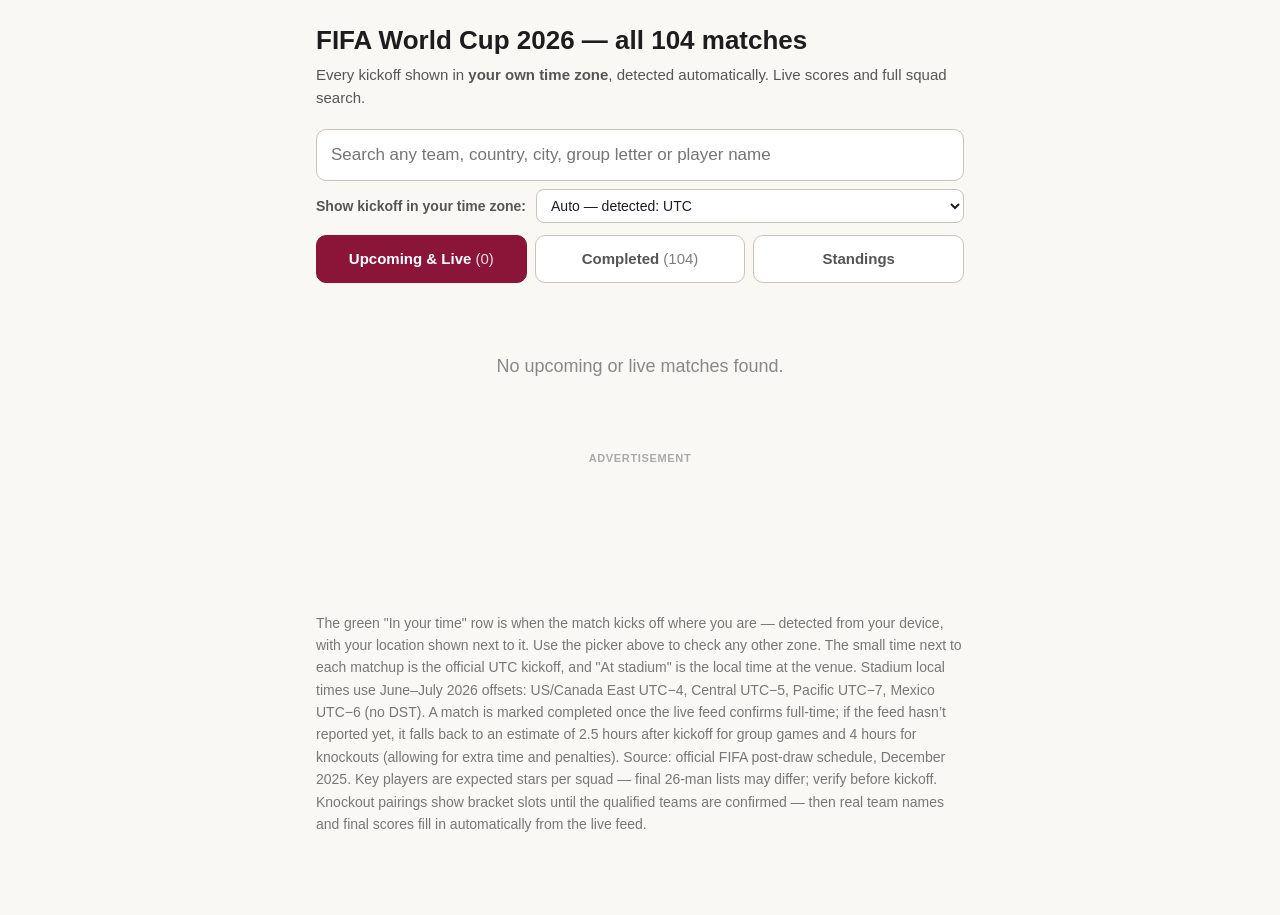
==== fifa.html @ 4b941d14 "fifa: make the Standings tab a clear qualification picture Once the group stage is over the tab stil" ====
<!doctype html>
<html lang="en">
  <head>
    <meta charset="UTF-8" />
    <meta name="viewport" content="width=device-width, initial-scale=1.0" />
    <meta
      name="description"
      content="FIFA World Cup 2026 schedule with kickoff times shown automatically in your own time zone. Live scores, knockout bracket updates, and match search — built with AI by Akash G Krishnan."
    />
    <title>FIFA World Cup 2026 — Schedule in Your Time Zone</title>
    <meta property="og:type" content="website" />
    <meta
      property="og:title"
      content="FIFA World Cup 2026 — Schedule in Your Time Zone"
    />
    <meta
      property="og:description"
      content="The full FIFA World Cup 2026 schedule with live scores and kickoff times converted automatically to your local time zone."
    />
    <meta property="og:url" content="https://akashgk.com/fifa.html" />
    <meta property="og:image" content="https://akashgk.com/images/og-banner.jpeg" />
    <meta name="twitter:card" content="summary_large_image" />
    <meta
      name="twitter:title"
      content="FIFA World Cup 2026 — Schedule in Your Time Zone"
    />
    <meta
      name="twitter:description"
      content="The full FIFA World Cup 2026 schedule with live scores and kickoff times converted automatically to your local time zone."
    />
    <meta name="twitter:image" content="https://akashgk.com/images/og-banner.jpeg" />
    <meta
      name="keywords"
      content="FIFA World Cup 2026, World Cup schedule local time, World Cup 2026 fixtures, World Cup live scores, World Cup kickoff times time zone, Akash G Krishnan"
    />
    <meta name="author" content="Akash G Krishnan" />
    <link rel="canonical" href="https://akashgk.com/fifa.html" />
    <meta name="robots" content="index, follow" />
    <meta name="theme-color" content="#8a1538" />
    <meta name="google-adsense-account" content="ca-pub-8383761535214883" />
    <script async src="https://pagead2.googlesyndication.com/pagead/js/adsbygoogle.js?client=ca-pub-8383761535214883"
     crossorigin="anonymous"></script>
    <style>
      * {
        margin: 0;
        padding: 0;
        box-sizing: border-box;
      }
      body {
        font-family: -apple-system, "Segoe UI", Roboto, Arial, sans-serif;
        background: #faf8f4;
        color: #1d1d1f;
        font-size: 18px;
        line-height: 1.55;
      }
      .wrap {
        max-width: 680px;
        margin: 0 auto;
        padding: 24px 16px 80px;
      }
      h1 {
        font-size: 26px;
        line-height: 1.25;
        margin-bottom: 6px;
      }
      .note {
        font-size: 15px;
        color: #555;
        margin-bottom: 20px;
      }
      .search {
        width: 100%;
        font: inherit;
        font-size: 17px;
        padding: 12px 14px;
        border: 1.5px solid #c9c4ba;
        border-radius: 10px;
        background: #fff;
        margin-bottom: 8px;
      }
      .search:focus {
        outline: 2px solid #8a1538;
        border-color: #8a1538;
      }

      .tzrow {
        display: flex;
        align-items: center;
        gap: 10px;
        margin-bottom: 12px;
        font-size: 14px;
        color: #555;
      }
      .tzrow label {
        flex-shrink: 0;
        font-weight: 700;
      }
      .tzrow select {
        flex: 1;
        min-width: 0;
        font: inherit;
        font-size: 14px;
        padding: 7px 10px;
        border: 1.5px solid #c9c4ba;
        border-radius: 8px;
        background: #fff;
        color: #1d1d1f;
      }
      .tzrow select:focus {
        outline: 2px solid #8a1538;
        border-color: #8a1538;
      }

      .tabs {
        display: flex;
        gap: 8px;
        margin-bottom: 20px;
      }
      .tab {
        flex: 1;
        font: inherit;
        font-size: 15px;
        font-weight: 700;
        padding: 11px 10px;
        border: 1.5px solid #c9c4ba;
        border-radius: 10px;
        background: #fff;
        color: #555;
        cursor: pointer;
        text-align: center;
        transition: background 0.15s, color 0.15s, border-color 0.15s;
      }
      .tab .count {
        font-weight: 400;
        opacity: 0.75;
      }
      .tab.active {
        background: #8a1538;
        border-color: #8a1538;
        color: #fff;
      }
      .tab.active .count {
        opacity: 0.85;
      }

      .dayhead {
        font-size: 20px;
        font-weight: 700;
        margin: 34px 0 4px;
        padding-bottom: 6px;
        border-bottom: 2px solid #1d1d1f;
      }
      .dayhead.today {
        color: #8a1538;
        border-color: #8a1538;
      }
      .todaytag {
        font-size: 13px;
        font-weight: 700;
        background: #8a1538;
        color: #fff;
        border-radius: 5px;
        padding: 2px 8px;
        vertical-align: middle;
        margin-left: 8px;
      }

      .sectionhead {
        font-size: 22px;
        font-weight: 800;
        margin: 54px 0 0;
        padding: 10px 14px;
        border-radius: 10px;
        background: #ece8df;
        color: #555;
      }
      #list > .sectionhead:first-child {
        margin-top: 0;
      }
      .sectionhead small {
        display: block;
        font-size: 13.5px;
        font-weight: 400;
        margin-top: 2px;
      }

      .standings-note {
        font-size: 13.5px;
        color: #555;
        margin: -6px 0 18px;
        line-height: 1.5;
      }
      .standings-group {
        margin-top: 22px;
      }
      .standings-group:first-child {
        margin-top: 0;
      }
      .standings-head {
        font-size: 16px;
        font-weight: 800;
        background: #ece8df;
        color: #555;
        border-radius: 8px 8px 0 0;
        padding: 8px 12px;
      }
      .standings-scroll {
        overflow-x: auto;
        -webkit-overflow-scrolling: touch;
        border: 1px solid #e2ddd2;
        border-radius: 0 0 10px 10px;
        border-top: none;
      }
      .standings-table {
        width: 100%;
        border-collapse: collapse;
        font-size: 13.5px;
        white-space: nowrap;
      }
      .standings-table th,
      .standings-table td {
        padding: 7px 9px;
        text-align: center;
      }
      .standings-table th {
        font-size: 11px;
        font-weight: 700;
        letter-spacing: 0.04em;
        text-transform: uppercase;
        color: #888;
        border-bottom: 1.5px solid #e2ddd2;
      }
      .standings-table td.st-team,
      .standings-table th.st-team {
        text-align: left;
      }
      .standings-table tbody tr:not(:last-child) td {
        border-bottom: 1px solid #f0ede5;
      }
      .standings-table tr.advancing td.st-team {
        font-weight: 700;
        border-left: 3px solid #1a7a3a;
        padding-left: 6px;
      }
      .standings-table tr.best3 td.st-team {
        font-weight: 700;
        border-left: 3px solid #b8860b;
        padding-left: 6px;
      }
      .standings-table tr.eliminated td {
        color: #b0aaa0;
      }
      .standings-table tr.cutline td {
        border-top: 2px dashed #d8b24a;
      }
      .standings-table td.st-pts {
        font-weight: 800;
        color: #8a1538;
      }
      .standings-table tr.eliminated td.st-pts {
        color: #b0aaa0;
      }
      .qmark {
        font-size: 11px;
        font-weight: 800;
        letter-spacing: 0.02em;
        white-space: nowrap;
      }
      .qmark.adv {
        color: #1a7a3a;
      }
      .qmark.b3 {
        color: #b8860b;
      }
      .qmark.out {
        color: #c0392b;
      }
      .standings-note .k-adv {
        color: #1a7a3a;
      }
      .standings-note .k-b3 {
        color: #b8860b;
      }

      .card {
        background: #fff;
        border: 1px solid #e2ddd2;
        border-radius: 12px;
        padding: 16px;
        margin-top: 12px;
      }
      .card.qatar {
        border-left: 5px solid #8a1538;
      }
      .card.final {
        border-left: 5px solid #b8860b;
        background: #fffdf2;
      }
      .card.done {
        opacity: 0.72;
        background: #f5f2ec;
      }
      .livetag,
      .fttag {
        display: inline-block;
        font-size: 12px;
        font-weight: 800;
        letter-spacing: 0.05em;
        border-radius: 5px;
        padding: 2px 8px;
        margin-bottom: 8px;
      }
      .livetag {
        background: #1a7a3a;
        color: #fff;
      }
      @media (prefers-reduced-motion: no-preference) {
        .livetag {
          animation: livepulse 2s ease-in-out infinite;
        }
      }
      @keyframes livepulse {
        0%,
        100% {
          box-shadow: 0 0 0 0 rgba(26, 122, 58, 0.45);
        }
        50% {
          box-shadow: 0 0 0 6px rgba(26, 122, 58, 0);
        }
      }
      .fttag {
        background: #9b958a;
        color: #fff;
      }
      .stage {
        font-size: 13.5px;
        font-weight: 700;
        letter-spacing: 0.04em;
        text-transform: uppercase;
        color: #8a1538;
        margin: -4px 0 10px;
      }
      .card.done .stage {
        color: #777;
      }
      .teams {
        font-size: 20px;
        font-weight: 700;
        margin-bottom: 10px;
      }
      .teams .vs {
        font-weight: 400;
        color: #888;
        font-size: 16px;
        padding: 0 6px;
      }
      .timeline {
        font-size: 16px;
        display: grid;
        gap: 5px;
      }
      .timeline .row {
        display: flex;
        gap: 8px;
        align-items: baseline;
      }
      .lbl {
        flex: 0 0 64px;
        font-size: 12.5px;
        font-weight: 700;
        letter-spacing: 0.05em;
        text-transform: uppercase;
        color: #999;
        padding-top: 2px;
      }
      .kickoff-time {
        font-weight: 700;
        color: #1d1d1f;
      }
      .kickoff-time .big {
        color: #1a7a3a;
      }
      .kickoff-time .here {
        font-weight: 600;
        color: #1a7a3a;
      }
      .card.done .kickoff-time .big,
      .card.done .kickoff-time .here {
        color: #555;
      }
      .official-time {
        display: block;
        font-size: 13px;
        font-weight: 400;
        letter-spacing: normal;
        text-transform: none;
        color: #999;
        margin-top: 2px;
      }
      .local-time {
        font-size: 13px;
        font-weight: 400;
        color: #999;
      }
      .venue {
        font-size: 14.5px;
        color: #888;
        margin-top: 8px;
      }
      .score {
        font-size: 19px;
        font-weight: 800;
        margin: -2px 0 10px;
        color: #1d1d1f;
      }
      .score .scorenote {
        font-weight: 600;
      }
      .scorenote {
        font-size: 13.5px;
        color: #8a1538;
        margin: -2px 0 10px;
      }
      .scorenote.muted {
        color: #999;
      }
      .score.live {
        color: #1a7a3a;
      }
      .score .penscore {
        font-size: 15px;
        font-weight: 800;
        color: #8a1538;
      }
      .goals {
        display: grid;
        gap: 3px;
        margin: -4px 0 12px;
        font-size: 14px;
        line-height: 1.45;
        color: #3a3a3c;
      }
      .card.done .goals {
        color: #6b6b6b;
      }
      .goals .grow {
        display: flex;
        flex-wrap: wrap;
        align-items: baseline;
        gap: 5px;
      }
      .goals .gball {
        font-size: 12px;
      }
      .goals .gteam {
        font-weight: 700;
        color: #8a1538;
      }
      .card.done .goals .gteam {
        color: #8a6b73;
      }
      .goals .gmin {
        font-weight: 700;
        color: #1a7a3a;
        font-variant-numeric: tabular-nums;
      }
      .card.done .goals .gmin {
        color: #777;
      }
      .venue .attend {
        color: #aaa;
      }
      .refreshbtn {
        font: inherit;
        font-size: 13px;
        font-weight: 700;
        color: #8a1538;
        background: none;
        border: 1.5px solid #8a1538;
        border-radius: 7px;
        padding: 3px 10px;
        margin-left: 10px;
        cursor: pointer;
        vertical-align: middle;
      }
      details.players {
        margin-top: 10px;
        font-size: 15px;
      }
      details.players summary {
        cursor: pointer;
        font-size: 14px;
        font-weight: 700;
        color: #8a1538;
        list-style: none;
        user-select: none;
      }
      details.players summary::before {
        content: "▸ ";
      }
      details.players[open] summary::before {
        content: "▾ ";
      }
      .psquad {
        margin-top: 6px;
        line-height: 1.5;
      }
      .psquad b {
        font-weight: 700;
      }
      .pnote {
        font-size: 12.5px;
        color: #999;
        margin-top: 4px;
      }
      .empty {
        padding: 50px 0;
        text-align: center;
        color: #888;
      }
      .ad-slot {
        margin: 20px 0;
        text-align: center;
      }
      .ad-slot .ad-label {
        font-size: 11px;
        font-weight: 700;
        letter-spacing: 0.06em;
        text-transform: uppercase;
        color: #aaa;
        margin-bottom: 6px;
      }
      .ad-slot .adsbygoogle {
        display: block;
        min-height: 90px;
      }
      .ad-infeed {
        margin: 18px 0;
        padding: 10px;
        background: #fff;
        border: 1px solid #ece7df;
        border-radius: 14px;
      }
      footer {
        margin-top: 48px;
        font-size: 14px;
        color: #777;
        line-height: 1.6;
      }
    </style>
  </head>
  <body>
    <div class="wrap">
      <h1>FIFA World Cup 2026 — all 104 matches</h1>
      <p class="note">
        Every kickoff shown in <b>your own time zone</b>, detected
        automatically. Live scores and full squad search.
      </p>

      <input
        class="search"
        id="search"
        type="search"
        placeholder="Search any team, country, city, group letter or player name"
      />

      <div class="tzrow">
        <label for="tzpick">Show kickoff in your time zone:</label>
        <select id="tzpick"></select>
      </div>

      <div class="tabs" id="tabs" role="tablist">
        <button
          class="tab active"
          id="tab-active"
          type="button"
          role="tab"
          aria-selected="true"
        >
          Upcoming &amp; Live <span class="count" id="count-active"></span>
        </button>
        <button
          class="tab"
          id="tab-done"
          type="button"
          role="tab"
          aria-selected="false"
        >
          Completed <span class="count" id="count-done"></span>
        </button>
        <button
          class="tab"
          id="tab-standings"
          type="button"
          role="tab"
          aria-selected="false"
        >
          Standings
        </button>
      </div>

      <main id="list"></main>
      <div class="empty" id="empty" hidden>No matches found.</div>

      <!--
        Display ad shown once below the match list. In-feed ads (woven
        between fixtures) are injected by render() in the script below.
      -->
      <div class="ad-slot">
        <div class="ad-label">Advertisement</div>
<ins class="adsbygoogle"
     style="display:block"
     data-ad-client="ca-pub-8383761535214883"
     data-ad-slot="8379157233"
     data-ad-format="auto"
     data-full-width-responsive="true"></ins>
        <script>
          (adsbygoogle = window.adsbygoogle || []).push({});
        </script>
      </div>

      <footer>
        The green "In your time" row is when the match kicks off where you
        are — detected from your device, with your location shown next to it.
        Use the picker above to check any other zone. The small time next to
        each matchup is the official UTC kickoff, and "At stadium" is the
        local time at the venue. Stadium local times use June–July
        2026 offsets: US/Canada East UTC−4, Central UTC−5, Pacific UTC−7,
        Mexico UTC−6 (no DST). A match is marked completed once the live feed
        confirms full-time; if the feed hasn’t reported yet, it falls back to
        an estimate of 2.5 hours after kickoff for group games and 4 hours
        for knockouts (allowing for extra time and penalties). Source:
        official FIFA post-draw schedule, December 2025. Key players are
        expected stars per squad — final 26-man lists may differ; verify
        before kickoff. Knockout pairings show bracket slots until the
        qualified teams are confirmed — then real team names and final
        scores fill in automatically from the live feed.
      </footer>
    </div>

    <script>
      const OFF = {
        "New Jersey": -4,
        Foxborough: -4,
        Philadelphia: -4,
        Atlanta: -4,
        Miami: -4,
        Toronto: -4,
        Houston: -5,
        Arlington: -5,
        "Kansas City": -5,
        "Mexico City": -6,
        Zapopan: -6,
        Guadalupe: -6,
        "Los Angeles": -7,
        "Santa Clara": -7,
        Seattle: -7,
        Vancouver: -7,
      };
      const CITYNAME = {
        Foxborough: "Foxborough (Boston)",
        Arlington: "Arlington (Dallas)",
        Zapopan: "Zapopan (Guadalajara)",
        Guadalupe: "Guadalupe (Monterrey)",
        "Santa Clara": "Santa Clara (Bay Area)",
        "New Jersey": "East Rutherford (New York–New Jersey)",
      };

      // Expected key players per squad (stars as of early 2026 — final squads may differ)
      const PLAYERS = {
        Mexico: ["Santiago Giménez", "Edson Álvarez", "Raúl Jiménez"],
        "South Africa": ["Percy Tau", "Ronwen Williams", "Themba Zwane"],
        "South Korea": ["Son Heung-min", "Lee Kang-in", "Kim Min-jae"],
        "Czech Republic": ["Patrik Schick", "Tomáš Souček", "Adam Hložek"],
        Canada: ["Alphonso Davies", "Jonathan David", "Stephen Eustáquio"],
        "Bosnia & Herzegovina": [
          "Edin Džeko",
          "Ermedin Demirović",
          "Sead Kolašinac",
        ],
        USA: ["Christian Pulisic", "Weston McKennie", "Folarin Balogun"],
        Paraguay: ["Miguel Almirón", "Julio Enciso", "Gustavo Gómez"],
        Qatar: ["Akram Afif", "Almoez Ali", "Meshaal Barsham"],
        Switzerland: ["Granit Xhaka", "Manuel Akanji", "Breel Embolo"],
        Brazil: ["Vinícius Júnior", "Raphinha", "Rodrygo"],
        Morocco: ["Achraf Hakimi", "Brahim Díaz", "Yassine Bounou"],
        Haiti: ["Duckens Nazon", "Frantzdy Pierrot", "Danley Jean Jacques"],
        Scotland: ["Scott McTominay", "Andy Robertson", "John McGinn"],
        Australia: ["Jackson Irvine", "Mathew Ryan", "Riley McGree"],
        Turkey: ["Arda Güler", "Hakan Çalhanoğlu", "Kenan Yıldız"],
        Germany: ["Jamal Musiala", "Florian Wirtz", "Joshua Kimmich"],
        Curacao: ["Leandro Bacuna", "Juninho Bacuna", "Tahith Chong"],
        Netherlands: ["Virgil van Dijk", "Cody Gakpo", "Frenkie de Jong"],
        Japan: ["Takefusa Kubo", "Kaoru Mitoma", "Wataru Endo"],
        "Ivory Coast": ["Sébastien Haller", "Franck Kessié", "Simon Adingra"],
        Ecuador: ["Moisés Caicedo", "Piero Hincapié", "Kendry Páez"],
        Sweden: ["Alexander Isak", "Viktor Gyökeres", "Dejan Kulusevski"],
        Tunisia: ["Hannibal Mejbri", "Youssef Msakni", "Aïssa Laïdouni"],
        Spain: ["Lamine Yamal", "Pedri", "Rodri"],
        "Cape Verde": ["Ryan Mendes", "Bebé", "Garry Rodrigues"],
        Belgium: ["Kevin De Bruyne", "Jérémy Doku", "Romelu Lukaku"],
        Egypt: ["Mohamed Salah", "Omar Marmoush", "Mahmoud Trezeguet"],
        "Saudi Arabia": [
          "Salem Al-Dawsari",
          "Firas Al-Buraikan",
          "Mohammed Kanno",
        ],
        Uruguay: ["Federico Valverde", "Darwin Núñez", "Ronald Araújo"],
        Iran: ["Mehdi Taremi", "Sardar Azmoun", "Alireza Jahanbakhsh"],
        "New Zealand": ["Chris Wood", "Liberato Cacace", "Matthew Garbett"],
        France: ["Kylian Mbappé", "Ousmane Dembélé", "Aurélien Tchouaméni"],
        Senegal: ["Sadio Mané", "Nicolas Jackson", "Pape Matar Sarr"],
        Iraq: ["Aymen Hussein", "Ali Al-Hamadi", "Zidane Iqbal"],
        Norway: ["Erling Haaland", "Martin Ødegaard", "Alexander Sørloth"],
        Argentina: ["Lionel Messi", "Julián Álvarez", "Lautaro Martínez"],
        Algeria: ["Riyad Mahrez", "Mohamed Amoura", "Houssem Aouar"],
        Austria: ["David Alaba", "Marcel Sabitzer", "Christoph Baumgartner"],
        Jordan: ["Mousa Al-Tamari", "Yazan Al-Naimat", "Ali Olwan"],
        Portugal: ["Cristiano Ronaldo", "Bruno Fernandes", "Rafael Leão"],
        "DR Congo": ["Cédric Bakambu", "Yoane Wissa", "Chancel Mbemba"],
        England: ["Harry Kane", "Jude Bellingham", "Bukayo Saka"],
        Croatia: ["Luka Modrić", "Joško Gvardiol", "Mateo Kovačić"],
        Ghana: ["Mohammed Kudus", "Thomas Partey", "Antoine Semenyo"],
        Panama: ["Adalberto Carrasquilla", "José Fajardo", "Ismael Díaz"],
        Uzbekistan: [
          "Abdukodir Khusanov",
          "Eldor Shomurodov",
          "Abbosbek Fayzullaev",
        ],
        Colombia: ["Luis Díaz", "James Rodríguez", "Jhon Durán"],
      };

      const M = [
        {
          d: "2026-06-11",
          t: "22:00",
          a: "Mexico",
          b: "South Africa",
          s: "Group A",
          v: "Mexico City",
        },
        {
          d: "2026-06-12",
          t: "05:00",
          a: "South Korea",
          b: "Czech Republic",
          s: "Group A",
          v: "Zapopan",
        },
        {
          d: "2026-06-12",
          t: "22:00",
          a: "Canada",
          b: "Bosnia & Herzegovina",
          s: "Group B",
          v: "Toronto",
        },
        {
          d: "2026-06-13",
          t: "04:00",
          a: "USA",
          b: "Paraguay",
          s: "Group D",
          v: "Los Angeles",
        },
        {
          d: "2026-06-13",
          t: "22:00",
          a: "Qatar",
          b: "Switzerland",
          s: "Group B",
          v: "Santa Clara",
          q: 1,
        },
        {
          d: "2026-06-14",
          t: "01:00",
          a: "Brazil",
          b: "Morocco",
          s: "Group C",
          v: "New Jersey",
        },
        {
          d: "2026-06-14",
          t: "04:00",
          a: "Haiti",
          b: "Scotland",
          s: "Group C",
          v: "Foxborough",
        },
        {
          d: "2026-06-14",
          t: "07:00",
          a: "Australia",
          b: "Turkey",
          s: "Group D",
          v: "Vancouver",
        },
        {
          d: "2026-06-14",
          t: "20:00",
          a: "Germany",
          b: "Curacao",
          s: "Group E",
          v: "Houston",
        },
        {
          d: "2026-06-14",
          t: "23:00",
          a: "Netherlands",
          b: "Japan",
          s: "Group F",
          v: "Arlington",
        },
        {
          d: "2026-06-15",
          t: "02:00",
          a: "Ivory Coast",
          b: "Ecuador",
          s: "Group E",
          v: "Philadelphia",
        },
        {
          d: "2026-06-15",
          t: "05:00",
          a: "Sweden",
          b: "Tunisia",
          s: "Group F",
          v: "Guadalupe",
        },
        {
          d: "2026-06-15",
          t: "19:00",
          a: "Spain",
          b: "Cape Verde",
          s: "Group H",
          v: "Atlanta",
        },
        {
          d: "2026-06-15",
          t: "22:00",
          a: "Belgium",
          b: "Egypt",
          s: "Group G",
          v: "Seattle",
        },
        {
          d: "2026-06-16",
          t: "01:00",
          a: "Saudi Arabia",
          b: "Uruguay",
          s: "Group H",
          v: "Miami",
        },
        {
          d: "2026-06-16",
          t: "04:00",
          a: "Iran",
          b: "New Zealand",
          s: "Group G",
          v: "Los Angeles",
        },
        {
          d: "2026-06-16",
          t: "22:00",
          a: "France",
          b: "Senegal",
          s: "Group I",
          v: "New Jersey",
        },
        {
          d: "2026-06-17",
          t: "01:00",
          a: "Iraq",
          b: "Norway",
          s: "Group I",
          v: "Foxborough",
        },
        {
          d: "2026-06-17",
          t: "04:00",
          a: "Argentina",
          b: "Algeria",
          s: "Group J",
          v: "Kansas City",
        },
        {
          d: "2026-06-17",
          t: "07:00",
          a: "Austria",
          b: "Jordan",
          s: "Group J",
          v: "Santa Clara",
        },
        {
          d: "2026-06-17",
          t: "20:00",
          a: "Portugal",
          b: "DR Congo",
          s: "Group K",
          v: "Houston",
        },
        {
          d: "2026-06-17",
          t: "23:00",
          a: "England",
          b: "Croatia",
          s: "Group L",
          v: "Arlington",
        },
        {
          d: "2026-06-18",
          t: "02:00",
          a: "Ghana",
          b: "Panama",
          s: "Group L",
          v: "Toronto",
        },
        {
          d: "2026-06-18",
          t: "05:00",
          a: "Uzbekistan",
          b: "Colombia",
          s: "Group K",
          v: "Mexico City",
        },
        {
          d: "2026-06-18",
          t: "19:00",
          a: "Czech Republic",
          b: "South Africa",
          s: "Group A",
          v: "Atlanta",
        },
        {
          d: "2026-06-18",
          t: "22:00",
          a: "Switzerland",
          b: "Bosnia & Herzegovina",
          s: "Group B",
          v: "Los Angeles",
        },
        {
          d: "2026-06-19",
          t: "01:00",
          a: "Canada",
          b: "Qatar",
          s: "Group B",
          v: "Vancouver",
          q: 1,
        },
        {
          d: "2026-06-19",
          t: "04:00",
          a: "Mexico",
          b: "South Korea",
          s: "Group A",
          v: "Zapopan",
        },
        {
          d: "2026-06-19",
          t: "22:00",
          a: "USA",
          b: "Australia",
          s: "Group D",
          v: "Seattle",
        },
        {
          d: "2026-06-20",
          t: "01:00",
          a: "Scotland",
          b: "Morocco",
          s: "Group C",
          v: "Foxborough",
        },
        {
          d: "2026-06-20",
          t: "03:30",
          a: "Brazil",
          b: "Haiti",
          s: "Group C",
          v: "Philadelphia",
        },
        {
          d: "2026-06-20",
          t: "06:00",
          a: "Turkey",
          b: "Paraguay",
          s: "Group D",
          v: "Santa Clara",
        },
        {
          d: "2026-06-20",
          t: "20:00",
          a: "Netherlands",
          b: "Sweden",
          s: "Group F",
          v: "Houston",
        },
        {
          d: "2026-06-20",
          t: "23:00",
          a: "Germany",
          b: "Ivory Coast",
          s: "Group E",
          v: "Toronto",
        },
        {
          d: "2026-06-21",
          t: "03:00",
          a: "Ecuador",
          b: "Curacao",
          s: "Group E",
          v: "Kansas City",
        },
        {
          d: "2026-06-21",
          t: "07:00",
          a: "Tunisia",
          b: "Japan",
          s: "Group F",
          v: "Guadalupe",
        },
        {
          d: "2026-06-21",
          t: "19:00",
          a: "Spain",
          b: "Saudi Arabia",
          s: "Group H",
          v: "Atlanta",
        },
        {
          d: "2026-06-21",
          t: "22:00",
          a: "Belgium",
          b: "Iran",
          s: "Group G",
          v: "Los Angeles",
        },
        {
          d: "2026-06-22",
          t: "01:00",
          a: "Uruguay",
          b: "Cape Verde",
          s: "Group H",
          v: "Miami",
        },
        {
          d: "2026-06-22",
          t: "04:00",
          a: "New Zealand",
          b: "Egypt",
          s: "Group G",
          v: "Vancouver",
        },
        {
          d: "2026-06-22",
          t: "20:00",
          a: "Argentina",
          b: "Austria",
          s: "Group J",
          v: "Arlington",
        },
        {
          d: "2026-06-23",
          t: "00:00",
          a: "France",
          b: "Iraq",
          s: "Group I",
          v: "Philadelphia",
        },
        {
          d: "2026-06-23",
          t: "03:00",
          a: "Norway",
          b: "Senegal",
          s: "Group I",
          v: "Toronto",
        },
        {
          d: "2026-06-23",
          t: "06:00",
          a: "Jordan",
          b: "Algeria",
          s: "Group J",
          v: "Santa Clara",
        },
        {
          d: "2026-06-23",
          t: "20:00",
          a: "Portugal",
          b: "Uzbekistan",
          s: "Group K",
          v: "Houston",
        },
        {
          d: "2026-06-23",
          t: "23:00",
          a: "England",
          b: "Ghana",
          s: "Group L",
          v: "Foxborough",
        },
        {
          d: "2026-06-24",
          t: "02:00",
          a: "Panama",
          b: "Croatia",
          s: "Group L",
          v: "Foxborough",
        },
        {
          d: "2026-06-24",
          t: "05:00",
          a: "Colombia",
          b: "DR Congo",
          s: "Group K",
          v: "Zapopan",
        },
        {
          d: "2026-06-24",
          t: "22:00",
          a: "Switzerland",
          b: "Canada",
          s: "Group B",
          v: "Vancouver",
        },
        {
          d: "2026-06-24",
          t: "22:00",
          a: "Bosnia & Herzegovina",
          b: "Qatar",
          s: "Group B",
          v: "Seattle",
          q: 1,
        },
        {
          d: "2026-06-25",
          t: "01:00",
          a: "Morocco",
          b: "Haiti",
          s: "Group C",
          v: "Atlanta",
        },
        {
          d: "2026-06-25",
          t: "01:00",
          a: "Scotland",
          b: "Brazil",
          s: "Group C",
          v: "Miami",
        },
        {
          d: "2026-06-25",
          t: "04:00",
          a: "South Africa",
          b: "South Korea",
          s: "Group A",
          v: "Guadalupe",
        },
        {
          d: "2026-06-25",
          t: "04:00",
          a: "Czech Republic",
          b: "Mexico",
          s: "Group A",
          v: "Mexico City",
        },
        {
          d: "2026-06-25",
          t: "23:00",
          a: "Curacao",
          b: "Ivory Coast",
          s: "Group E",
          v: "Philadelphia",
        },
        {
          d: "2026-06-25",
          t: "23:00",
          a: "Ecuador",
          b: "Germany",
          s: "Group E",
          v: "New Jersey",
        },
        {
          d: "2026-06-26",
          t: "02:00",
          a: "Tunisia",
          b: "Netherlands",
          s: "Group F",
          v: "Kansas City",
        },
        {
          d: "2026-06-26",
          t: "02:00",
          a: "Japan",
          b: "Sweden",
          s: "Group F",
          v: "Arlington",
        },
        {
          d: "2026-06-26",
          t: "05:00",
          a: "Turkey",
          b: "USA",
          s: "Group D",
          v: "Los Angeles",
        },
        {
          d: "2026-06-26",
          t: "05:00",
          a: "Paraguay",
          b: "Australia",
          s: "Group D",
          v: "Santa Clara",
        },
        {
          d: "2026-06-26",
          t: "22:00",
          a: "Norway",
          b: "France",
          s: "Group I",
          v: "Foxborough",
        },
        {
          d: "2026-06-26",
          t: "22:00",
          a: "Senegal",
          b: "Iraq",
          s: "Group I",
          v: "Toronto",
        },
        {
          d: "2026-06-27",
          t: "03:00",
          a: "Cape Verde",
          b: "Saudi Arabia",
          s: "Group H",
          v: "Houston",
        },
        {
          d: "2026-06-27",
          t: "03:00",
          a: "Uruguay",
          b: "Spain",
          s: "Group H",
          v: "Zapopan",
        },
        {
          d: "2026-06-27",
          t: "06:00",
          a: "New Zealand",
          b: "Belgium",
          s: "Group G",
          v: "Vancouver",
        },
        {
          d: "2026-06-27",
          t: "06:00",
          a: "Egypt",
          b: "Iran",
          s: "Group G",
          v: "Seattle",
        },
        {
          d: "2026-06-28",
          t: "00:00",
          a: "Panama",
          b: "England",
          s: "Group L",
          v: "New Jersey",
        },
        {
          d: "2026-06-28",
          t: "00:00",
          a: "Croatia",
          b: "Ghana",
          s: "Group L",
          v: "Philadelphia",
        },
        {
          d: "2026-06-28",
          t: "02:30",
          a: "Colombia",
          b: "Portugal",
          s: "Group K",
          v: "Miami",
        },
        {
          d: "2026-06-28",
          t: "02:30",
          a: "DR Congo",
          b: "Uzbekistan",
          s: "Group K",
          v: "Atlanta",
        },
        {
          d: "2026-06-28",
          t: "05:00",
          a: "Algeria",
          b: "Austria",
          s: "Group J",
          v: "Kansas City",
        },
        {
          d: "2026-06-28",
          t: "05:00",
          a: "Jordan",
          b: "Argentina",
          s: "Group J",
          v: "Arlington",
        },
        {
          d: "2026-06-28",
          t: "22:00",
          a: "South Africa",
          b: "Canada",
          s: "Round of 32 · Match 73",
          v: "Los Angeles",
        },
        {
          d: "2026-06-29",
          t: "20:00",
          a: "Brazil",
          b: "Japan",
          s: "Round of 32 · Match 76",
          v: "Houston",
        },
        {
          d: "2026-06-29",
          t: "23:30",
          a: "Group E winners",
          b: "3rd place (A/B/C/D/F)",
          s: "Round of 32 · Match 74",
          v: "Foxborough",
        },
        {
          d: "2026-06-30",
          t: "04:00",
          a: "Netherlands",
          b: "Morocco",
          s: "Round of 32 · Match 75",
          v: "Guadalupe",
        },
        {
          d: "2026-06-30",
          t: "20:00",
          a: "Group E runners-up",
          b: "Group I runners-up",
          s: "Round of 32 · Match 78",
          v: "Arlington",
        },
        {
          d: "2026-07-01",
          t: "00:00",
          a: "Group I winners",
          b: "3rd place (C/D/F/G/H)",
          s: "Round of 32 · Match 77",
          v: "New Jersey",
        },
        {
          d: "2026-07-01",
          t: "04:00",
          a: "Group A winners",
          b: "3rd place (C/E/F/H/I)",
          s: "Round of 32 · Match 79",
          v: "Mexico City",
        },
        {
          d: "2026-07-01",
          t: "19:00",
          a: "Group L winners",
          b: "3rd place (E/H/I/J/K)",
          s: "Round of 32 · Match 80",
          v: "Atlanta",
        },
        {
          d: "2026-07-01",
          t: "23:00",
          a: "Group G winners",
          b: "3rd place (A/E/H/I/J)",
          s: "Round of 32 · Match 82",
          v: "Seattle",
        },
        {
          d: "2026-07-02",
          t: "03:00",
          a: "USA",
          b: "Bosnia & Herzegovina",
          s: "Round of 32 · Match 81",
          v: "Santa Clara",
        },
        {
          d: "2026-07-02",
          t: "22:00",
          a: "Group H winners",
          b: "Group J runners-up",
          s: "Round of 32 · Match 84",
          v: "Los Angeles",
        },
        {
          d: "2026-07-03",
          t: "02:00",
          a: "Group K runners-up",
          b: "Group L runners-up",
          s: "Round of 32 · Match 83",
          v: "Toronto",
        },
        {
          d: "2026-07-03",
          t: "06:00",
          a: "Group B winners",
          b: "3rd place (E/F/G/I/J)",
          s: "Round of 32 · Match 85",
          v: "Vancouver",
        },
        {
          d: "2026-07-03",
          t: "21:00",
          a: "Group D runners-up",
          b: "Group G runners-up",
          s: "Round of 32 · Match 88",
          v: "Arlington",
        },
        {
          d: "2026-07-04",
          t: "01:00",
          a: "Argentina",
          b: "Cape Verde",
          s: "Round of 32 · Match 86",
          v: "Miami",
        },
        {
          d: "2026-07-04",
          t: "04:30",
          a: "Group K winners",
          b: "3rd place (D/E/I/J/L)",
          s: "Round of 32 · Match 87",
          v: "Kansas City",
        },
        {
          d: "2026-07-04",
          t: "20:00",
          a: "Winner Match 73",
          b: "Winner Match 75",
          s: "Round of 16 · Match 90",
          v: "Houston",
        },
        {
          d: "2026-07-05",
          t: "00:00",
          a: "Winner Match 74",
          b: "Winner Match 77",
          s: "Round of 16 · Match 89",
          v: "Philadelphia",
        },
        {
          d: "2026-07-05",
          t: "23:00",
          a: "Winner Match 76",
          b: "Winner Match 78",
          s: "Round of 16 · Match 91",
          v: "New Jersey",
        },
        {
          d: "2026-07-06",
          t: "03:00",
          a: "Winner Match 79",
          b: "Winner Match 80",
          s: "Round of 16 · Match 92",
          v: "Mexico City",
        },
        {
          d: "2026-07-06",
          t: "22:00",
          a: "Winner Match 83",
          b: "Winner Match 84",
          s: "Round of 16 · Match 93",
          v: "Arlington",
        },
        {
          d: "2026-07-07",
          t: "03:00",
          a: "Winner Match 81",
          b: "Winner Match 82",
          s: "Round of 16 · Match 94",
          v: "Seattle",
        },
        {
          d: "2026-07-07",
          t: "19:00",
          a: "Winner Match 86",
          b: "Winner Match 88",
          s: "Round of 16 · Match 95",
          v: "Atlanta",
        },
        {
          d: "2026-07-07",
          t: "23:00",
          a: "Winner Match 85",
          b: "Winner Match 87",
          s: "Round of 16 · Match 96",
          v: "Vancouver",
        },
        {
          d: "2026-07-09",
          t: "23:00",
          a: "Winner Match 89",
          b: "Winner Match 90",
          s: "Quarter-final · Match 97",
          v: "Foxborough",
        },
        {
          d: "2026-07-10",
          t: "22:00",
          a: "Winner Match 93",
          b: "Winner Match 94",
          s: "Quarter-final · Match 98",
          v: "Los Angeles",
        },
        {
          d: "2026-07-12",
          t: "00:00",
          a: "Winner Match 91",
          b: "Winner Match 92",
          s: "Quarter-final · Match 99",
          v: "Miami",
        },
        {
          d: "2026-07-12",
          t: "04:00",
          a: "Winner Match 95",
          b: "Winner Match 96",
          s: "Quarter-final · Match 100",
          v: "Kansas City",
        },
        {
          d: "2026-07-14",
          t: "22:00",
          a: "Winner QF 97",
          b: "Winner QF 98",
          s: "Semi-final · Match 101",
          v: "Arlington",
        },
        {
          d: "2026-07-15",
          t: "22:00",
          a: "Winner QF 99",
          b: "Winner QF 100",
          s: "Semi-final · Match 102",
          v: "Atlanta",
        },
        {
          d: "2026-07-19",
          t: "00:00",
          a: "Loser Semi-final 1",
          b: "Loser Semi-final 2",
          s: "Third-place match · Match 103",
          v: "Miami",
        },
        {
          d: "2026-07-19",
          t: "22:00",
          a: "Winner Semi-final 1",
          b: "Winner Semi-final 2",
          s: "World Cup Final · Match 104",
          v: "New Jersey",
          f: 1,
        },
      ];

      function fmtFull(dt) {
        const days = [
          "Sunday",
          "Monday",
          "Tuesday",
          "Wednesday",
          "Thursday",
          "Friday",
          "Saturday",
        ];
        const mon = [
          "January",
          "February",
          "March",
          "April",
          "May",
          "June",
          "July",
          "August",
          "September",
          "October",
          "November",
          "December",
        ];
        const hh = String(dt.getUTCHours()).padStart(2, "0");
        const mm = String(dt.getUTCMinutes()).padStart(2, "0");
        return (
          days[dt.getUTCDay()] +
          ", " +
          dt.getUTCDate() +
          " " +
          mon[dt.getUTCMonth()] +
          " " +
          dt.getUTCFullYear() +
          ", " +
          hh +
          ":" +
          mm
        );
      }
      function dohaDate(m) {
        return new Date(m.d + "T" + m.t + ":00Z");
      } // wall-clock carrier (UTC fields hold Doha wall time)
      function localDate(m) {
        return new Date(dohaDate(m).getTime() - (3 - OFF[m.v]) * 3600 * 1000);
      }

      // Viewer's local kickoff time — the primary time shown on every card.
      // Auto-detected from the device, or overridden via the time zone
      // picker (and remembered in localStorage). Falls back to UTC if
      // detection isn't available.
      const DETECTED_TZ = (function () {
        try {
          return Intl.DateTimeFormat().resolvedOptions().timeZone || "";
        } catch (e) {
          return "";
        }
      })();
      let TZ_OVERRIDE = "";
      try {
        TZ_OVERRIDE = localStorage.getItem("wc26-tz") || "";
        new Intl.DateTimeFormat("en-GB", { timeZone: TZ_OVERRIDE || "UTC" });
      } catch (e) {
        TZ_OVERRIDE = "";
      }
      function viewerTZ() {
        return TZ_OVERRIDE || DETECTED_TZ || "UTC";
      }
      // Friendly place name from an IANA zone, e.g.
      // "America/New_York" -> "New York", "Asia/Kolkata" -> "Kolkata".
      function locationLabel(tz) {
        if (!tz || tz === "UTC") return "UTC";
        const parts = tz.split("/");
        return parts[parts.length - 1].replace(/_/g, " ");
      }
      function viewerTimeHTML(m) {
        const VIEWER_TZ = viewerTZ();
        const ko = kickoffUTC(m); // true UTC instant of kickoff
        const txt = new Intl.DateTimeFormat("en-GB", {
          timeZone: VIEWER_TZ,
          weekday: "long",
          day: "numeric",
          month: "long",
          year: "numeric",
          hour: "2-digit",
          minute: "2-digit",
          hour12: false,
        })
          .format(ko)
          .replace(" at ", ", ");
        let tz = VIEWER_TZ;
        try {
          const p = new Intl.DateTimeFormat("en-GB", {
            timeZone: VIEWER_TZ,
            timeZoneName: "short",
          })
            .formatToParts(ko)
            .find((x) => x.type === "timeZoneName");
          if (p) tz = p.value;
        } catch (e) {}
        const place = locationLabel(VIEWER_TZ);
        return (
          '<div class="row"><span class="lbl">In your time</span><span class="kickoff-time"><span class="big">' +
          txt +
          '</span> <span class="here">in ' +
          place +
          " (" +
          tz +
          ")</span></span></div>"
        );
      }

      // True kickoff instant in real UTC: Doha wall time minus 3h
      function kickoffUTC(m) {
        return new Date(dohaDate(m).getTime() - 3 * 3600 * 1000);
      }
      // Compact UTC kickoff — a neutral "official time" shown next to every
      // match title, independent of where the viewer is.
      function officialTimeStr(m) {
        const days = ["Sun", "Mon", "Tue", "Wed", "Thu", "Fri", "Sat"];
        const mon = [
          "Jan", "Feb", "Mar", "Apr", "May", "Jun",
          "Jul", "Aug", "Sep", "Oct", "Nov", "Dec",
        ];
        const ko = kickoffUTC(m);
        const hh = String(ko.getUTCHours()).padStart(2, "0");
        const mm = String(ko.getUTCMinutes()).padStart(2, "0");
        return (
          days[ko.getUTCDay()] +
          " " +
          ko.getUTCDate() +
          " " +
          mon[ko.getUTCMonth()] +
          ", " +
          hh +
          ":" +
          mm +
          " UTC"
        );
      }
      function isKnockout(m) {
        return m.s.indexOf("Group ") !== 0;
      }
      // Time-based fallback for full-time, used only when the live feed hasn't
      // reported the real match state yet (feed unreachable, or status not posted).
      // These are deliberately generous upper bounds on wall-clock duration:
      // a 90-min game routinely runs ~2h10m once you add the 15-min halftime and
      // modern stoppage time (England 0-0 Iran at the 2022 World Cup played 117
      // minutes), and a knockout that goes to extra time + penalties can pass
      // 3h15m. Under-estimating here is exactly what flips a still-playing match
      // to "completed" too early — so we round up, not down.
      function endUTC(m) {
        return new Date(
          kickoffUTC(m).getTime() + (isKnockout(m) ? 240 : 150) * 60 * 1000,
        );
      }
      // The live feed is authoritative when it has reported a fixture: a match
      // is only "done" once the feed says it finished, and a match the feed
      // reports in-play stays "live" no matter what the clock says — so we never
      // mark a match completed while it is still being played. We fall back to
      // the time window only for fixtures the feed hasn't told us about yet.
      function status(m, now) {
        const fs = apiState(m);
        if (fs) return fs;
        if (now >= endUTC(m)) return "done";
        if (now >= kickoffUTC(m)) return "live";
        return "upcoming";
      }
      // Map TheSportsDB's strStatus into our states. Anything we don't recognise
      // (not started, postponed, cancelled, blank) returns null so the caller
      // falls back to the time window rather than guessing.
      function feedState(raw) {
        const s = (raw == null ? "" : String(raw)).trim().toLowerCase();
        if (!s || s === "ns" || s === "tbd" || s.indexOf("not started") !== -1)
          return null;
        if (
          s.indexOf("postpon") !== -1 ||
          s.indexOf("cancel") !== -1 ||
          s.indexOf("abandon") !== -1 ||
          s.indexOf("suspend") !== -1 ||
          s.indexOf("await") !== -1
        )
          return null;
        if (
          s === "ft" ||
          s === "aet" ||
          s === "pen" ||
          s === "ap" ||
          s === "fin" ||
          s === "full time" ||
          s.indexOf("finished") !== -1 ||
          s.indexOf("after ") === 0
        )
          return "done";
        if (
          /^\d+\+?'?$/.test(s) || // a live clock like "57", "90+"
          s === "1h" ||
          s === "2h" ||
          s === "ht" ||
          s === "et" ||
          s === "bt" ||
          s === "p" ||
          s === "live" ||
          s === "playing" ||
          s === "in play" ||
          s.indexOf("half") !== -1 ||
          s.indexOf("extra") !== -1 ||
          s.indexOf("penalt") !== -1 ||
          s.indexOf("break") !== -1
        )
          return "live";
        return null;
      }
      // Authoritative state for a fixture from the live feed, or null if the feed
      // hasn't reported it. Group games match on team names; knockout games
      // (still showing bracket placeholders) match on their unique kickoff instant.
      function apiState(m) {
        if (!STATE) return null;
        return (
          STATE[scoreKey(m.a, m.b)] ||
          STATE[scoreKey(m.b, m.a)] ||
          attributeState(m, STATE_TS[kickoffUTC(m).getTime()]) ||
          null
        );
      }

      function dohaToday() {
        return new Intl.DateTimeFormat("en-CA", {
          timeZone: "Asia/Qatar",
          year: "numeric",
          month: "2-digit",
          day: "2-digit",
        }).format(new Date());
      }
      function dayLabel(dstr) {
        const dt = new Date(dstr + "T12:00:00Z");
        const days = [
          "Sunday",
          "Monday",
          "Tuesday",
          "Wednesday",
          "Thursday",
          "Friday",
          "Saturday",
        ];
        const mon = [
          "January",
          "February",
          "March",
          "April",
          "May",
          "June",
          "July",
          "August",
          "September",
          "October",
          "November",
          "December",
        ];
        return (
          days[dt.getUTCDay()] +
          ", " +
          dt.getUTCDate() +
          " " +
          mon[dt.getUTCMonth()] +
          " " +
          dt.getUTCFullYear()
        );
      }

      const list = document.getElementById("list");
      const empty = document.getElementById("empty");
      const searchEl = document.getElementById("search");
      const tabActiveBtn = document.getElementById("tab-active");
      const tabDoneBtn = document.getElementById("tab-done");
      const tabStandingsBtn = document.getElementById("tab-standings");
      const countActive = document.getElementById("count-active");
      const countDone = document.getElementById("count-done");
      let currentTab = "active"; // "active" | "done" | "standings"

      // Score state — must be declared before the first render() call.
      // null = never fetched yet, "error" = first fetch failed, object = keyed
      // results. Once SCORES holds results, a later failed refresh leaves it
      // untouched rather than reverting to null/"error" (see fetchScores()).
      let SCORES = null;
      let SCORES_TS = {}; // final scores keyed by kickoff-UTC ms (timestamp match)
      // Authoritative match state from the live feed: "live" | "done" per fixture.
      // STATE is keyed by team names; STATE_TS by kickoff-UTC ms holds
      // { a, b, fs } so attributeState() can confirm the names line up before
      // trusting a timestamp-only match (see attributeState's comment).
      let STATE = null;
      let STATE_TS = {};
      // Rich per-match detail from the live feed: live score, goal scorers (with
      // minute), the status detail ("63'", "HT", "AET", "FT (Pens)") and the
      // attendance. Keyed by team names (META) and by kickoff-UTC ms (META_TS),
      // exactly like SCORES, so metaFor() can dual-match and confirm names line
      // up before trusting a timestamp-only hit. Purely additive: if the feed
      // omits any of it, the card just renders without that flourish.
      let META = null;
      let META_TS = {};
      let fetchInFlight = false;

      // Normalize a team name so our schedule's names line up with whatever
      // spelling/aliases the scores API uses (e.g. "Korea Republic" vs "South Korea").
      const TEAM_ALIASES = {
        "korea republic": "south korea",
        "korea south": "south korea",
        "republic of korea": "south korea",
        "united states": "usa",
        us: "usa",
        usa: "usa",
        "ivory coast": "cote d ivoire",
        "cote divoire": "cote d ivoire",
        "cote d ivoire": "cote d ivoire",
        czechia: "czech republic",
        "czech republic": "czech republic",
        "cabo verde": "cape verde",
        "cape verde islands": "cape verde",
        "bosnia and herzegovina": "bosnia herzegovina",
        "bosnia herzegovina": "bosnia herzegovina",
        "dr congo": "congo dr",
        "congo dr": "congo dr",
        "democratic republic of the congo": "congo dr",
        "ir iran": "iran",
        turkiye: "turkey",
      };
      function normTeam(name) {
        const s = (name || "")
          .toLowerCase()
          .normalize("NFD")
          .replace(/[\u0300-\u036f]/g, "")
          .replace(/[^a-z\s]/g, " ")
          .replace(/\s+/g, " ")
          .trim();
        return TEAM_ALIASES[s] || s;
      }
      function scoreKey(a, b) {
        return normTeam(a) + "|" + normTeam(b);
      }
      function scoreFor(m) {
        if (!SCORES || SCORES === "error") return null;
        return (
          SCORES[scoreKey(m.a, m.b)] ||
          SCORES[scoreKey(m.b, m.a)] ||
          SCORES_TS[kickoffUTC(m).getTime()] ||
          null
        );
      }
      // A raw score record's a/b may be in the feed's home/away order, which can
      // differ from t.a/t.b — and when a record was only resolved via the
      // kickoff-timestamp fallback (SCORES_TS), its names might not match either
      // side's spelling at all. Only attribute the score to t.a/t.b when at least
      // one side's name is confirmed by normTeam(); otherwise return null rather
      // than guess, so a mismatch never silently corrupts a score or a standings
      // table.
      function attributeScore(t, s) {
        if (!s || s.sa == null || s.sb == null) return null;
        if (normTeam(s.a) === normTeam(t.a) || normTeam(s.b) === normTeam(t.b))
          return { sa: s.sa, sb: s.sb };
        if (normTeam(s.a) === normTeam(t.b) || normTeam(s.b) === normTeam(t.a))
          return { sa: s.sb, sb: s.sa };
        return null;
      }
      // Same guard as attributeScore, for the live/done state fallback: the
      // World Cup schedule has several simultaneous-kickoff collisions (whole
      // groups kick off at the same instant on the final group matchday), so a
      // STATE_TS lookup can land on a *different* match that shares the same
      // kickoff instant. Only trust it when the names actually correspond.
      function attributeState(t, s) {
        if (!s) return null;
        if (normTeam(s.a) === normTeam(t.a) || normTeam(s.b) === normTeam(t.b))
          return s.fs;
        if (normTeam(s.a) === normTeam(t.b) || normTeam(s.b) === normTeam(t.a))
          return s.fs;
        return null;
      }

      // Escape feed-supplied text (goal scorers, status detail) before it goes
      // into innerHTML — these strings come from ESPN, not our own schedule.
      function esc(s) {
        return (s == null ? "" : String(s)).replace(/[&<>"']/g, function (c) {
          return {
            "&": "&amp;",
            "<": "&lt;",
            ">": "&gt;",
            '"': "&quot;",
            "'": "&#39;",
          }[c];
        });
      }

      // Rich match detail (live score, scorers, status detail, attendance),
      // oriented to t.a/t.b. Same dual-match + name-correspondence guard as
      // scoreFor()/attributeState(): a bare timestamp hit is only trusted when
      // the names line up, so simultaneous kickoffs can't cross-attribute.
      function metaFor(m) {
        if (!META) return null;
        const t = teamsFor(m);
        let s = META[scoreKey(t.a, t.b)] || META[scoreKey(t.b, t.a)] || null;
        if (!s) {
          const cand = META_TS[kickoffUTC(m).getTime()];
          if (
            cand &&
            (normTeam(cand.a) === normTeam(t.a) ||
              normTeam(cand.b) === normTeam(t.b) ||
              normTeam(cand.a) === normTeam(t.b) ||
              normTeam(cand.b) === normTeam(t.a))
          )
            s = cand;
        }
        if (!s) return null;
        // Orient the feed's home/away (s.a/s.b) onto our t.a/t.b.
        const swapped =
          normTeam(s.a) === normTeam(t.b) || normTeam(s.b) === normTeam(t.a);
        return {
          aScore: swapped ? s.sb : s.sa,
          bScore: swapped ? s.sa : s.sb,
          aGoals: (swapped ? s.scB : s.scA) || [],
          bGoals: (swapped ? s.scA : s.scB) || [],
          aShootout: swapped ? s.shB : s.shA,
          bShootout: swapped ? s.shA : s.shB,
          detail: s.detail || "",
          attendance: s.attendance != null ? s.attendance : null,
        };
      }

      // Render one team's goal scorers as "Name 23', Name 67'" (penalties and
      // own goals flagged). Returns "" when there's nothing to show.
      function goalsHTML(goals) {
        if (!goals || !goals.length) return "";
        return goals
          .map(function (g) {
            const min = g.clock ? ' <span class="gmin">' + esc(g.clock) + "</span>" : "";
            const flag = g.og ? " (OG)" : g.pen ? " (P)" : "";
            return esc(g.name) + esc(flag) + min;
          })
          .join(", ");
      }

      // Knockout fixtures resolved from the API, keyed by kickoff UTC timestamp.
      // Until the qualified teams are confirmed, knockout cards keep showing
      // their bracket slots ("Group A runners-up", "Winner Match 73").
      let KO = {};
      const PLACEHOLDER_RE =
        /winner|runner|loser|3rd place|group [a-l]\b|match \d|tbc|tbd|to be/i;

      // Our canonical display name for each normalized team, so API spellings
      // ("Korea Republic") render as the schedule's names ("South Korea") and
      // PLAYERS lookups keep working for resolved knockout teams.
      const DISPLAY = {};
      for (const m of M) {
        if (!isKnockout(m)) {
          DISPLAY[normTeam(m.a)] = m.a;
          DISPLAY[normTeam(m.b)] = m.b;
        }
      }
      function displayName(apiName) {
        return DISPLAY[normTeam(apiName)] || apiName;
      }

      function eventUTC(ev) {
        let s = ev.strTimestamp || "";
        if (!s && ev.dateEvent && ev.strTime) s = ev.dateEvent + "T" + ev.strTime;
        if (!s) return null;
        s = s.replace(" ", "T");
        if (!/Z|[+-]\d\d:?\d\d$/.test(s)) s += "Z"; // TheSportsDB times are UTC
        const t = Date.parse(s);
        return isNaN(t) ? null : t;
      }
      function koInfo(m) {
        return KO[kickoffUTC(m).getTime()] || null;
      }
      // Display teams for a match: real names once a knockout tie is resolved,
      // bracket slots otherwise.
      function teamsFor(m) {
        const ko = isKnockout(m) ? koInfo(m) : null;
        return ko ? { a: ko.a, b: ko.b } : { a: m.a, b: m.b };
      }

      function playersHTML(a, b) {
        const pa = PLAYERS[a],
          pb = PLAYERS[b];
        if (!pa && !pb) return "";
        let inner = "";
        if (pa) inner += "<div><b>" + a + ":</b> " + pa.join(", ") + "</div>";
        if (pb) inner += "<div><b>" + b + ":</b> " + pb.join(", ") + "</div>";
        return (
          '<details class="players"><summary>Key players</summary><div class="psquad">' +
          inner +
          '<div class="pnote">Expected stars — final 26-man squads may differ.</div></div></details>'
        );
      }

      function buildCard(m, st) {
        const card = document.createElement("div");
        card.className =
          "card" +
          (m.q ? " qatar" : "") +
          (m.f ? " final" : "") +
          (st === "done" ? " done" : "");
        const utc = OFF[m.v];
        const cityFull = CITYNAME[m.v] || m.v;
        const stageLine =
          m.s.indexOf("Group ") === 0 ? "Group Stage · " + m.s : m.s;
        const t = teamsFor(m);
        const mt = metaFor(m);
        const liveSuffix =
          st === "live" && mt && mt.detail ? " · " + esc(mt.detail) : "";
        // "FT"/"Full Time" is already conveyed by the tag; only append a detail
        // when it adds something (AET, penalties, etc.).
        const doneSuffix =
          st === "done" &&
          mt &&
          mt.detail &&
          !/^(ft|full[\s-]?time)$/i.test(mt.detail.trim())
            ? " · " + esc(mt.detail)
            : "";
        const tag =
          st === "live"
            ? '<span class="livetag">LIVE NOW' + liveSuffix + "</span>"
            : st === "done"
              ? '<span class="fttag">FULL TIME' + doneSuffix + "</span>"
              : "";
        const ko = isKnockout(m) ? koInfo(m) : null;
        let scoreLine = "";
        if (st === "done") {
          // Knockout: koInfo() already keys ko.a/ko.b to t.a/t.b, so its sa/sb
          // need no re-attribution. Group stage: attributeScore() confirms which
          // side of the raw feed record (which may be in feed home/away order)
          // is t.a vs t.b before trusting it.
          const s = isKnockout(m)
            ? ko && ko.sa != null && ko.sb != null
              ? ko
              : null
            : attributeScore(t, scoreFor(m));
          if (s && s.sa != null && s.sb != null) {
            const ga = s.sa,
              gb = s.sb;
            const diff = Math.abs(ga - gb);
            // A level knockout went to penalties: name the winner and the
            // shootout score when the feed gives them, instead of the vague
            // "decided on penalties".
            const hasPens =
              isKnockout(m) &&
              ga === gb &&
              mt &&
              mt.aShootout != null &&
              mt.bShootout != null &&
              mt.aShootout !== mt.bShootout;
            let verdict;
            if (hasPens) {
              const winner = mt.aShootout > mt.bShootout ? t.a : t.b;
              verdict = esc(winner) + " won on penalties";
            } else if (ga === gb) {
              verdict = isKnockout(m)
                ? "Draw — decided on penalties"
                : "Draw";
            } else {
              verdict =
                (ga > gb ? t.a : t.b) +
                " won by " +
                diff +
                " goal" +
                (diff > 1 ? "s" : "");
            }
            const pensTag =
              hasPens
                ? ' <span class="penscore">(' +
                  mt.aShootout +
                  "–" +
                  mt.bShootout +
                  " pens)</span>"
                : "";
            scoreLine =
              '<div class="score">' +
              ga +
              " – " +
              gb +
              pensTag +
              ' <span class="scorenote">· ' +
              verdict +
              "</span></div>";
          } else if (SCORES === "error") {
            scoreLine =
              '<div class="scorenote muted">Couldn\u2019t fetch the result — check connection and hit Refresh above.</div>';
          } else if (SCORES) {
            scoreLine =
              '<div class="scorenote muted">Final score not confirmed yet — hit Refresh in a bit.</div>';
          } else {
            scoreLine = '<div class="scorenote">Fetching final score…</div>';
          }
        }
        // In-progress matches: show the running score (not counted in standings
        // until the feed confirms full time).
        if (st === "live" && mt && mt.aScore != null && mt.bScore != null) {
          scoreLine =
            '<div class="score live">' + mt.aScore + " – " + mt.bScore + "</div>";
        }
        // Goal scorers with the minute, per team — for live or finished games.
        let goalsLine = "";
        if (mt) {
          let rows = "";
          if (mt.aGoals.length)
            rows +=
              '<div class="grow"><span class="gball">⚽</span> <span class="gteam">' +
              esc(t.a) +
              "</span> " +
              goalsHTML(mt.aGoals) +
              "</div>";
          if (mt.bGoals.length)
            rows +=
              '<div class="grow"><span class="gball">⚽</span> <span class="gteam">' +
              esc(t.b) +
              "</span> " +
              goalsHTML(mt.bGoals) +
              "</div>";
          if (rows) goalsLine = '<div class="goals">' + rows + "</div>";
        }
        const attendLine =
          mt && mt.attendance
            ? ' <span class="attend">· ' +
              mt.attendance.toLocaleString() +
              " fans</span>"
            : "";
        card.innerHTML =
          tag +
          '<div class="teams">' +
          t.a +
          '<span class="vs">vs</span>' +
          t.b +
          '<span class="official-time">' +
          officialTimeStr(m) +
          "</span>" +
          "</div>" +
          scoreLine +
          goalsLine +
          '<div class="stage">' +
          stageLine +
          "</div>" +
          '<div class="timeline">' +
          viewerTimeHTML(m) +
          '<div class="row"><span class="lbl">At stadium</span><span class="local-time">' +
          fmtFull(localDate(m)) +
          " local (UTC" +
          utc +
          ")</span></div>" +
          "</div>" +
          '<div class="venue">' +
          cityFull +
          attendLine +
          "</div>" +
          playersHTML(t.a, t.b);
        return card;
      }

      // Diacritic-insensitive folding so "mbappe" matches "Mbappé",
      // "modric" matches "Modrić", "gimenez" matches "Giménez", etc.
      function fold(s) {
        return (s || "")
          .toLowerCase()
          .normalize("NFD")
          .replace(/[\u0300-\u036f]/g, "")
          .replace(/\s+/g, " ")
          .trim();
      }

      // Extra searchable terms per country: alternative names, demonyms and
      // nicknames, so "holland", "korea", "dutch" or "three lions" all hit the
      // right team even though the card shows the canonical name.
      const COUNTRY_KEYWORDS = {
        Mexico: "mexican el tri",
        "South Africa": "south african bafana bafana",
        "South Korea": "korea republic korean taeguk warriors",
        "Czech Republic": "czechia czech",
        Canada: "canadian canucks",
        "Bosnia & Herzegovina": "bosnia herzegovina bosnian dragons",
        USA: "united states america american us soccer usmnt stars and stripes",
        Paraguay: "paraguayan albirroja",
        Qatar: "qatari maroon annabi",
        Switzerland: "swiss suisse schweiz svizzera nati",
        Brazil: "brazilian brasil selecao canarinho",
        Morocco: "moroccan maroc atlas lions",
        Haiti: "haitian les grenadiers",
        Scotland: "scottish tartan army",
        Australia: "australian socceroos aussie",
        Turkey: "turkiye turkish crescent stars",
        Germany: "german deutschland die mannschaft",
        Curacao: "curacaoan",
        Netherlands: "holland dutch oranje nederland clockwork orange",
        Japan: "japanese nippon nihon samurai blue",
        "Ivory Coast": "cote d ivoire ivorian elephants",
        Ecuador: "ecuadorian la tri",
        Sweden: "swedish sverige blagult",
        Tunisia: "tunisian eagles of carthage",
        Spain: "spanish espana la roja",
        "Cape Verde": "cabo verde cape verdean blue sharks",
        Belgium: "belgian belgique belgie red devils",
        Egypt: "egyptian pharaohs",
        "Saudi Arabia": "saudi green falcons",
        Uruguay: "uruguayan la celeste charrua",
        Iran: "iranian persia team melli",
        "New Zealand": "kiwi all whites aotearoa",
        France: "french les bleus equipe de france",
        Senegal: "senegalese lions of teranga",
        Iraq: "iraqi lions of mesopotamia",
        Norway: "norwegian norge",
        Argentina: "argentine albiceleste la albiceleste",
        Algeria: "algerian desert foxes les fennecs",
        Austria: "austrian osterreich das team",
        Jordan: "jordanian nashama",
        Portugal: "portuguese selecao das quinas",
        "DR Congo": "democratic republic congo congolese drc leopards",
        England: "english three lions",
        Croatia: "croatian hrvatska vatreni blazers",
        Ghana: "ghanaian black stars",
        Panama: "panamanian la marea roja",
        Uzbekistan: "uzbek white wolves",
        Colombia: "colombian los cafeteros",
      };

      // Normalized names of the 48 teams in our schedule — lets us map a
      // player's API nationality back to a team we actually list.
      const SCHEDULE_TEAMS = new Set();
      for (const name of Object.keys(PLAYERS)) SCHEDULE_TEAMS.add(normTeam(name));

      // Live player-name matches from TheSportsDB, mapped to national teams via
      // each player's nationality. Lets search find ANY player, not just the
      // hardcoded stars — degrades gracefully to local search if the API fails.
      let apiTeamHits = new Set(); // normalized team names matched by player name
      let apiHitsQuery = ""; // the query those hits correspond to
      const playerSearchCache = {}; // folded query -> Set of normalized team names
      let playerSearchTimer = null;

      function teamSearchText(m) {
        const t = teamsFor(m);
        const players = (PLAYERS[t.a] || []).concat(PLAYERS[t.b] || []);
        return fold(
          [
            t.a,
            t.b,
            m.a,
            m.b,
            m.s,
            m.v,
            players.join(" "),
            COUNTRY_KEYWORDS[t.a] || "",
            COUNTRY_KEYWORDS[t.b] || "",
            COUNTRY_KEYWORDS[m.a] || "",
            COUNTRY_KEYWORDS[m.b] || "",
          ].join(" "),
        );
      }

      function matchesQuery(m, q) {
        if (!q) return true;
        if (q.length === 1) return m.s.toLowerCase() === "group " + q;
        const fq = fold(q);
        if (teamSearchText(m).includes(fq)) return true;
        // Live API player-name matches (resolved to a team via nationality).
        if (apiHitsQuery && fold(apiHitsQuery) === fq) {
          const t = teamsFor(m);
          if (apiTeamHits.has(normTeam(t.a)) || apiTeamHits.has(normTeam(t.b)))
            return true;
        }
        return false;
      }

      // Debounced live player lookup: ask TheSportsDB for players whose name
      // matches the query, then surface their national teams' matches.
      function schedulePlayerSearch(raw) {
        if (playerSearchTimer) clearTimeout(playerSearchTimer);
        const q = (raw || "").trim();
        if (q.length < 3) {
          if (apiHitsQuery) {
            apiHitsQuery = "";
            apiTeamHits = new Set();
          }
          return;
        }
        playerSearchTimer = setTimeout(() => fetchPlayerTeams(q), 300);
      }

      function applyPlayerHits(q, hits) {
        // Ignore stale responses if the box has changed since the request.
        if (fold(searchEl.value.trim()) !== fold(q)) return;
        apiHitsQuery = q;
        apiTeamHits = hits;
        if (hits.size) render();
      }

      async function fetchPlayerTeams(q) {
        const key = fold(q);
        if (playerSearchCache[key]) {
          applyPlayerHits(q, playerSearchCache[key]);
          return;
        }
        try {
          const res = await fetch(
            "https://www.thesportsdb.com/api/v1/json/123/searchplayers.php?p=" +
              encodeURIComponent(q),
          );
          if (!res.ok) throw new Error("HTTP " + res.status);
          const data = await res.json();
          const players = (data && data.player) || [];
          const hits = new Set();
          for (const p of players) {
            if (p.strSport && p.strSport !== "Soccer") continue;
            const nat = normTeam(p.strNationality || "");
            if (nat && SCHEDULE_TEAMS.has(nat)) hits.add(nat);
          }
          playerSearchCache[key] = hits;
          applyPlayerHits(q, hits);
        } catch (e) {
          // Soft-fail: local search already covers stars + country aliases.
          console.error("Player search failed:", e);
        }
      }

      function setTab(tab) {
        if (currentTab === tab) return;
        currentTab = tab;
        tabActiveBtn.classList.toggle("active", tab === "active");
        tabDoneBtn.classList.toggle("active", tab === "done");
        tabStandingsBtn.classList.toggle("active", tab === "standings");
        tabActiveBtn.setAttribute("aria-selected", tab === "active");
        tabDoneBtn.setAttribute("aria-selected", tab === "done");
        tabStandingsBtn.setAttribute("aria-selected", tab === "standings");
        render();
      }
      tabActiveBtn.addEventListener("click", () => setTab("active"));
      tabDoneBtn.addEventListener("click", () => setTab("done"));
      tabStandingsBtn.addEventListener("click", () => setTab("standings"));

      // Timezone picker — auto-detect by default, any IANA zone on demand
      const tzPick = document.getElementById("tzpick");
      (function () {
        let zones = [];
        try {
          zones = Intl.supportedValuesOf("timeZone");
        } catch (e) {
          zones = [
            "America/New_York",
            "America/Chicago",
            "America/Denver",
            "America/Los_Angeles",
            "America/Mexico_City",
            "America/Sao_Paulo",
            "Europe/London",
            "Europe/Paris",
            "Europe/Berlin",
            "Europe/Madrid",
            "Europe/Rome",
            "Africa/Cairo",
            "Africa/Lagos",
            "Asia/Qatar",
            "Asia/Dubai",
            "Asia/Kolkata",
            "Asia/Singapore",
            "Asia/Tokyo",
            "Asia/Seoul",
            "Australia/Sydney",
            "Pacific/Auckland",
          ];
        }
        const auto = document.createElement("option");
        auto.value = "";
        auto.textContent =
          "Auto" + (DETECTED_TZ ? " — detected: " + DETECTED_TZ : "");
        tzPick.appendChild(auto);
        for (const z of zones) {
          const o = document.createElement("option");
          o.value = z;
          o.textContent = z.replace(/_/g, " ");
          tzPick.appendChild(o);
        }
        if (TZ_OVERRIDE && zones.indexOf(TZ_OVERRIDE) !== -1)
          tzPick.value = TZ_OVERRIDE;
      })();
      tzPick.addEventListener("change", () => {
        TZ_OVERRIDE = tzPick.value;
        try {
          if (TZ_OVERRIDE) localStorage.setItem("wc26-tz", TZ_OVERRIDE);
          else localStorage.removeItem("wc26-tz");
        } catch (e) {}
        render();
      });

      // ---- Group standings ----
      // Computed fresh on every render() from the same SCORES state the match
      // cards use, so a result that resolves the live feed updates the table
      // the instant fetchScores() re-renders — no separate fetch or cache.
      const GROUP_LABELS = (function () {
        const set = new Set();
        for (const m of M) if (m.s.indexOf("Group ") === 0) set.add(m.s);
        return Array.from(set).sort(); // "Group A".."Group L" sorts correctly
      })();

      function emptyStandingsRow(team) {
        return { team, p: 0, w: 0, d: 0, l: 0, gf: 0, ga: 0, gd: 0, pts: 0 };
      }

      // Tiebreak: points, then goal difference, then goals scored — the only
      // criteria that are pure arithmetic on the matches we know about. Ties
      // beyond that fall back to alphabetical order, which is NOT an official
      // tiebreaker — head-to-head and disciplinary points aren't computed here.
      function sortStandings(rows) {
        return rows.slice().sort((x, y) => {
          if (y.pts !== x.pts) return y.pts - x.pts;
          if (y.gd !== x.gd) return y.gd - x.gd;
          if (y.gf !== x.gf) return y.gf - x.gf;
          return x.team.localeCompare(y.team);
        });
      }

      function computeStandings() {
        const standings = {};
        for (const g of GROUP_LABELS) {
          const matches = M.filter((m) => m.s === g);
          const recs = {};
          for (const m of matches) {
            if (!recs[m.a]) recs[m.a] = emptyStandingsRow(m.a);
            if (!recs[m.b]) recs[m.b] = emptyStandingsRow(m.b);
          }
          for (const m of matches) {
            const r = attributeScore(m, scoreFor(m)); // {sa, sb} for m.a, m.b
            if (!r) continue; // not played yet, or feed name couldn't be confirmed
            const ra = recs[m.a],
              rb = recs[m.b];
            ra.p++;
            rb.p++;
            ra.gf += r.sa;
            ra.ga += r.sb;
            rb.gf += r.sb;
            rb.ga += r.sa;
            if (r.sa > r.sb) {
              ra.w++;
              rb.l++;
              ra.pts += 3;
            } else if (r.sa < r.sb) {
              rb.w++;
              ra.l++;
              rb.pts += 3;
            } else {
              ra.d++;
              rb.d++;
              ra.pts++;
              rb.pts++;
            }
          }
          const rows = Object.values(recs);
          for (const r of rows) {
            r.gd = r.gf - r.ga;
            r.group = g;
          }
          standings[g] = sortStandings(rows);
        }
        return standings;
      }

      // The group stage is "complete" once every group fixture has a confirmed
      // result. Until then we keep the live framing and don't try to rank the
      // third-placed teams (the table would be meaningless mid-stage).
      function groupStageComplete() {
        const gm = M.filter((m) => m.s.indexOf("Group ") === 0);
        return (
          gm.length > 0 &&
          gm.every((m) => attributeScore(m, scoreFor(m)) != null)
        );
      }

      // Rank the twelve third-placed teams against each other — points, then
      // goal difference, then goals scored (the official order; the remaining
      // FIFA tiebreakers, fair-play and drawing of lots, aren't computed here).
      // The top 8 advance to the Round of 32.
      function rankThirds(standings) {
        const thirds = [];
        for (const g of GROUP_LABELS) {
          const rows = standings[g];
          if (rows && rows[2]) thirds.push(rows[2]);
        }
        thirds.sort((x, y) => {
          if (y.pts !== x.pts) return y.pts - x.pts;
          if (y.gd !== x.gd) return y.gd - x.gd;
          if (y.gf !== x.gf) return y.gf - x.gf;
          return x.team.localeCompare(y.team);
        });
        return thirds;
      }

      const BEST_THIRDS_QUALIFY = 8;

      function buildStandingsTable(groupLabel, rows, qThirds, complete) {
        const wrap = document.createElement("div");
        wrap.className = "standings-group";
        const head = document.createElement("div");
        head.className = "standings-head";
        head.textContent = groupLabel;
        wrap.appendChild(head);

        const scroll = document.createElement("div");
        scroll.className = "standings-scroll";
        const table = document.createElement("table");
        table.className = "standings-table";
        table.innerHTML =
          "<thead><tr>" +
          '<th class="st-team">Team</th>' +
          "<th>P</th><th>W</th><th>D</th><th>L</th>" +
          "<th>GF</th><th>GA</th><th>GD</th><th>Pts</th>" +
          "</tr></thead>";
        const tbody = document.createElement("tbody");
        rows.forEach((r, i) => {
          const tr = document.createElement("tr");
          // Top two always go through. A third-placed team is marked only once
          // the group stage is settled and it's among the 8 best thirds; the
          // rest are flagged out (but only post-completion, so we never call a
          // match "eliminated" while games are still being played).
          const isBest3 = complete && i === 2 && qThirds && qThirds.has(r.team);
          let chip = "";
          if (i < 2) {
            tr.className = "advancing";
            chip = ' <span class="qmark adv" title="Through to the Round of 32">✓</span>';
          } else if (isBest3) {
            tr.className = "best3";
            chip = ' <span class="qmark b3" title="Advanced as one of the 8 best third-placed teams">✓ 3rd</span>';
          } else if (complete) {
            tr.className = "eliminated";
          }
          tr.innerHTML =
            '<td class="st-team">' +
            r.team +
            chip +
            "</td><td>" +
            r.p +
            "</td><td>" +
            r.w +
            "</td><td>" +
            r.d +
            "</td><td>" +
            r.l +
            "</td><td>" +
            r.gf +
            "</td><td>" +
            r.ga +
            "</td><td>" +
            (r.gd > 0 ? "+" + r.gd : r.gd) +
            '</td><td class="st-pts">' +
            r.pts +
            "</td>";
          tbody.appendChild(tr);
        });
        table.appendChild(tbody);
        scroll.appendChild(table);
        wrap.appendChild(scroll);
        return wrap;
      }

      // The ranked best-third table, shown once the group stage is done so the
      // full qualification picture (the 8 thirds that also went through) is
      // visible in one place — the piece that was previously "not shown here".
      function buildBestThirdsTable(thirds) {
        const wrap = document.createElement("div");
        wrap.className = "standings-group bestthirds";
        const head = document.createElement("div");
        head.className = "standings-head";
        head.textContent = "Best third-placed teams · top " +
          BEST_THIRDS_QUALIFY + " advance";
        wrap.appendChild(head);

        const scroll = document.createElement("div");
        scroll.className = "standings-scroll";
        const table = document.createElement("table");
        table.className = "standings-table";
        table.innerHTML =
          "<thead><tr>" +
          "<th>#</th>" +
          '<th class="st-team">Team</th>' +
          "<th>Grp</th><th>P</th><th>GD</th><th>GF</th><th>Pts</th>" +
          '<th class="st-q">Status</th>' +
          "</tr></thead>";
        const tbody = document.createElement("tbody");
        thirds.forEach((r, i) => {
          const through = i < BEST_THIRDS_QUALIFY;
          const tr = document.createElement("tr");
          tr.className = through ? "best3" : "eliminated";
          // Visual cut line right after the qualification boundary.
          if (i === BEST_THIRDS_QUALIFY) tr.classList.add("cutline");
          tr.innerHTML =
            "<td>" +
            (i + 1) +
            '</td><td class="st-team">' +
            r.team +
            "</td><td>" +
            r.group.replace("Group ", "") +
            "</td><td>" +
            r.p +
            "</td><td>" +
            (r.gd > 0 ? "+" + r.gd : r.gd) +
            "</td><td>" +
            r.gf +
            '</td><td class="st-pts">' +
            r.pts +
            '</td><td class="st-q">' +
            (through
              ? '<span class="qmark b3">✓ in</span>'
              : '<span class="qmark out">✗ out</span>') +
            "</td>";
          tbody.appendChild(tr);
        });
        table.appendChild(tbody);
        scroll.appendChild(table);
        wrap.appendChild(scroll);
        return wrap;
      }

      function renderStandings(q) {
        const standings = computeStandings();
        const complete = groupStageComplete();
        const thirds = complete ? rankThirds(standings) : [];
        const qThirds = new Set(
          thirds.slice(0, BEST_THIRDS_QUALIFY).map((r) => r.team),
        );

        const note = document.createElement("div");
        note.className = "sectionhead";
        const blurb = complete
          ? "Group stage complete — final tables. <b class=\"k-adv\">Green</b> = group winner/runner-up, <b class=\"k-b3\">gold</b> = best third-placed team — both through to the Round of 32. The twelve third-placed teams are ranked against each other below; the top " +
            BEST_THIRDS_QUALIFY +
            " advance. Ties beyond points → goal difference → goals scored are ordered alphabetically — head-to-head and disciplinary tiebreakers aren’t applied."
          : "Updates live as results come in. Top 2 in each group (green edge) advance to the Round of 32, plus the 8 best third-placed teams across all 12 groups. Ties beyond points → goal difference → goals scored are ordered alphabetically — head-to-head and disciplinary tiebreakers aren’t applied.";
        note.innerHTML =
          (complete ? "Final Group Standings" : "Group Standings") +
          '<button class="refreshbtn" onclick="fetchScores()">↻ Refresh scores</button>' +
          '<small class="standings-note">' +
          blurb +
          "</small>";
        list.appendChild(note);

        let shownGroups = 0;
        for (const g of GROUP_LABELS) {
          const matches = M.filter((m) => m.s === g);
          if (q && !matches.some((m) => matchesQuery(m, q))) continue;
          list.appendChild(
            buildStandingsTable(g, standings[g], qThirds, complete),
          );
          shownGroups++;
        }
        // Show the best-third ranking only when the stage is done and the user
        // isn't filtering to a specific group.
        if (complete && !q && thirds.length) {
          list.appendChild(buildBestThirdsTable(thirds));
        }
        empty.hidden = shownGroups > 0;
        empty.textContent = "No groups match your search.";
      }

      // ---- In-feed ads: a few display units woven between fixtures ----
      // Each ad node is created ONCE and merely repositioned on later
      // renders — never recreated or re-requested. That matters because the
      // list re-renders on every keystroke, tab switch and once a minute;
      // reloading ads that often would be invalid traffic under AdSense
      // policy. Capped well below "one per fixture" for the same reason.
      const IN_FEED_SLOTS = ["4889971380", "2180006001", "6666087482"];
      const IN_FEED_CAP = IN_FEED_SLOTS.length; // max in-feed ads on the page
      const IN_FEED_MIN_GAP = 6; // never denser than every 6 fixtures
      const inFeedAdNodes = [];
      function inFeedAd(i) {
        if (inFeedAdNodes[i]) return inFeedAdNodes[i];
        const wrap = document.createElement("div");
        wrap.className = "ad-slot ad-infeed";
        const label = document.createElement("div");
        label.className = "ad-label";
        label.textContent = "Advertisement";
        const ins = document.createElement("ins");
        ins.className = "adsbygoogle";
        ins.style.display = "block";
        ins.setAttribute("data-ad-client", "ca-pub-8383761535214883");
        ins.setAttribute("data-ad-slot", IN_FEED_SLOTS[i]);
        ins.setAttribute("data-ad-format", "auto");
        ins.setAttribute("data-full-width-responsive", "true");
        wrap.appendChild(label);
        wrap.appendChild(ins);
        wrap._pushed = false;
        inFeedAdNodes[i] = wrap;
        return wrap;
      }
      // Request an ad for any in-feed unit that's now in the DOM and hasn't
      // been requested yet — exactly once per unit.
      function loadPlacedInFeedAds() {
        for (const wrap of inFeedAdNodes) {
          if (wrap && !wrap._pushed && document.body.contains(wrap)) {
            try {
              window.adsbygoogle = window.adsbygoogle || [];
              window.adsbygoogle.push({});
              wrap._pushed = true;
            } catch (e) {}
          }
        }
      }

      function render() {
        const q = searchEl.value.trim().toLowerCase();
        const today = dohaToday();
        const now = new Date();
        list.innerHTML = "";
        let shown = 0;

        const active = [],
          done = [];
        for (const m of M) {
          if (!matchesQuery(m, q)) continue;
          const st = status(m, now);
          (st === "done" ? done : active).push({ m, st });
        }

        countActive.textContent = "(" + active.length + ")";
        countDone.textContent = "(" + done.length + ")";

        if (currentTab === "standings") {
          renderStandings(q);
          return;
        }

        // Spread up to IN_FEED_CAP ads across the cards in the current tab,
        // evenly but never closer than IN_FEED_MIN_GAP fixtures apart.
        const totalCards = currentTab === "active" ? active.length : done.length;
        const adGap = Math.max(
          IN_FEED_MIN_GAP,
          Math.floor(totalCards / (IN_FEED_CAP + 1)),
        );
        let cardIdx = 0;
        let adsPlaced = 0;
        function maybeAd() {
          if (adsPlaced >= IN_FEED_CAP) return;
          if (cardIdx >= totalCards) return; // not after the very last card
          if (cardIdx % adGap !== 0) return;
          list.appendChild(inFeedAd(adsPlaced));
          adsPlaced++;
        }

        let lastDay = null;
        if (currentTab === "active") {
          // Today + upcoming + live, chronological, grouped by Doha day
          for (const { m, st } of active) {
            if (m.d !== lastDay) {
              lastDay = m.d;
              const h = document.createElement("div");
              h.className = "dayhead" + (m.d === today ? " today" : "");
              h.innerHTML =
                dayLabel(m.d) +
                (m.d === today ? '<span class="todaytag">TODAY</span>' : "");
              list.appendChild(h);
            }
            list.appendChild(buildCard(m, st));
            shown++;
            cardIdx++;
            maybeAd();
          }
        } else {
          // Completed matches, most recent first
          if (done.length) {
            const sh = document.createElement("div");
            sh.className = "sectionhead";
            sh.innerHTML =
              "Results" +
              '<button class="refreshbtn" onclick="fetchScores()">↻ Refresh scores</button>' +
              "<small>Scores are fetched live each time this page opens. A match moves here once the live feed confirms full-time (with a generous time-based fallback if the feed is delayed), so a game that’s still being played won’t show up as completed.</small>";
            list.appendChild(sh);
            for (let i = done.length - 1; i >= 0; i--) {
              const { m, st } = done[i];
              if (m.d !== lastDay) {
                lastDay = m.d;
                const h = document.createElement("div");
                h.className = "dayhead";
                h.textContent = dayLabel(m.d);
                list.appendChild(h);
              }
              list.appendChild(buildCard(m, st));
              shown++;
              cardIdx++;
              maybeAd();
            }
          }
        }

        // Request ads for any in-feed units placed this render (once each).
        loadPlacedInFeedAds();

        empty.hidden = shown > 0;
        empty.textContent =
          currentTab === "active"
            ? "No upcoming or live matches found."
            : "No completed matches yet.";
      }

      searchEl.addEventListener("input", () => {
        schedulePlayerSearch(searchEl.value);
        render();
      });
      render();
      // Re-check every minute so live matches flip to completed automatically
      setInterval(render, 60 * 1000);

      // ---- Live scores & match status ----
      // Primary feed: ESPN's public scoreboard API — no key, CORS-enabled, and
      // full World Cup coverage. A single ranged request returns every fixture
      // of the tournament, so we never hit the rate-limit/coverage gaps that
      // left most matches blank on TheSportsDB's shared free key. Each event is
      // matched to our schedule by BOTH kickoff instant and team names, so a
      // result resolves even if one of those differs slightly. TheSportsDB is
      // kept only as a fallback for the rare case ESPN is unreachable.
      // (SCORES state, normTeam() and scoreFor() are declared near the top.)
      const ESPN_URL =
        "https://site.api.espn.com/apis/site/v2/sports/soccer/fifa.world/scoreboard?limit=300&dates=20260611-20260719";
      const TSDB_URL =
        "https://www.thesportsdb.com/api/v1/json/123/eventsseason.php?id=4429&s=2026";

      // Bound every feed request so a hung connection (no response, no error)
      // can't wedge fetchInFlight forever and permanently disable refreshing.
      function fetchWithTimeout(url, ms) {
        const ctrl = new AbortController();
        const id = setTimeout(() => ctrl.abort(), ms);
        return fetch(url, { cache: "no-store", signal: ctrl.signal }).finally(
          () => clearTimeout(id),
        );
      }

      // ESPN status state ("pre" | "in" | "post") → our feed states.
      function espnState(ev) {
        const t = (ev && ev.status && ev.status.type) || {};
        if (t.state === "post" || t.completed === true) return "done";
        if (t.state === "in") return "live";
        return null; // "pre"/unknown → let the time window decide
      }
      function espnTeams(ev) {
        const comp =
          ev && ev.competitions && ev.competitions[0]
            ? ev.competitions[0]
            : ev;
        const cs = (comp && comp.competitors) || [];
        let home = null,
          away = null;
        for (const c of cs) {
          if (c.homeAway === "home") home = c;
          else if (c.homeAway === "away") away = c;
        }
        if ((!home || !away) && cs.length === 2) {
          home = home || cs[0];
          away = away || cs[1];
        }
        return { home: home, away: away };
      }
      function espnName(c) {
        const t = (c && c.team) || {};
        return t.displayName || t.name || t.shortDisplayName || "";
      }
      function espnScore(c) {
        if (!c || c.score == null) return null;
        const raw = typeof c.score === "object" ? c.score.value : c.score;
        if (raw == null || raw === "") return null;
        const n = parseInt(raw, 10);
        return isNaN(n) ? null : n;
      }
      // A short status string for the card: "63'" for a live match, "HT",
      // "AET" or "FT (Pens)" for finished ones. Falls back to "" so the card
      // shows its default LIVE/FULL TIME tag with nothing appended.
      function espnDetail(ev) {
        const ty = (ev && ev.status && ev.status.type) || {};
        return ty.shortDetail || ty.detail || "";
      }
      function espnNum(v) {
        if (v == null) return null;
        const n = parseInt(v, 10);
        return isNaN(n) ? null : n;
      }
      // Pull goal scorers out of ESPN's play-by-play "details" array, split by
      // which team scored (matched on competitor team id). scA = home team's
      // goals, scB = away team's, each { name, clock, pen, og }. Penalty
      // SHOOTOUT kicks are deliberately kept OUT of the scorer lists — they
      // aren't match goals — and instead summarised as a shootout tally
      // (shA/shB) so the card can say who actually advanced. ESPN omits all of
      // this for many fixtures, so an empty result is normal.
      function espnGoals(comp, home, away) {
        const scA = [],
          scB = [];
        const details = (comp && comp.details) || [];
        const hid = home && home.team && home.team.id != null ? String(home.team.id) : null;
        const aid = away && away.team && away.team.id != null ? String(away.team.id) : null;
        // Authoritative shootout tally, when ESPN provides it on the competitor.
        let shA = espnNum(home && home.shootoutScore);
        let shB = espnNum(away && away.shootoutScore);
        // A match went to penalties if either tally is present, or a detail is
        // explicitly flagged as a shootout kick.
        const hasShootout =
          (shA != null && shB != null) ||
          details.some(function (d) {
            return (
              d &&
              (d.shootout === true ||
                /shootout/i.test((d.type && d.type.text) || ""))
            );
          });
        let cntA = 0,
          cntB = 0; // fallback shootout count from scored kicks
        for (const d of details) {
          if (!d || d.scoringPlay !== true) continue;
          const ath = (d.athletesInvolved && d.athletesInvolved[0]) || null;
          const name = (ath && (ath.displayName || ath.shortName)) || "";
          const typeTxt = (d.type && d.type.text) || "";
          const tid = d.team && d.team.id != null ? String(d.team.id) : null;
          const clk = ((d.clock && d.clock.displayValue) || "").trim();
          const isPen = d.penaltyKick === true || /penalt/i.test(typeTxt);
          // Shootout kick: explicitly flagged, or — when the match did go to a
          // shootout — a penalty logged at the 120' end-of-ET clock.
          const isShootoutKick =
            d.shootout === true ||
            /shootout/i.test(typeTxt) ||
            (hasShootout && isPen && /^120'?(\+\d+'?)?$/.test(clk));
          if (isShootoutKick) {
            if (hid != null && tid === hid) cntA++;
            else if (aid != null && tid === aid) cntB++;
            continue; // never list a shootout kick as a match goal
          }
          if (!name) continue;
          const g = {
            name: name,
            clock: clk,
            pen: isPen,
            og: d.ownGoal === true || /own goal/i.test(typeTxt),
          };
          if (hid != null && tid === hid) scA.push(g);
          else if (aid != null && tid === aid) scB.push(g);
        }
        // Prefer ESPN's own tally; fall back to counting scored kicks.
        if (shA == null && hasShootout) shA = cntA;
        if (shB == null && hasShootout) shB = cntB;
        return { scA: scA, scB: scB, shA: shA, shB: shB };
      }

      // Build our score/state maps from a normalized fixture list. Each fixture:
      // { ts, home, away, sa, sb, fs } with fs = "live" | "done" | null. Every
      // map is keyed both by team names and by kickoff-UTC ms for dual matching.
      function applyFixtures(fixtures) {
        const map = {},
          mapTs = {},
          ko = {},
          state = {},
          stateTs = {},
          meta = {},
          metaTs = {};
        for (const f of fixtures) {
          if (!f.home || !f.away) continue;
          // Rich detail for any match the feed has started reporting on (live
          // or done): live/running score, goal scorers, status detail and gate.
          if (f.fs) {
            const mrec = {
              a: f.home,
              b: f.away,
              sa: f.sa,
              sb: f.sb,
              scA: f.scA || [],
              scB: f.scB || [],
              shA: f.shA != null ? f.shA : null,
              shB: f.shB != null ? f.shB : null,
              detail: f.detail || "",
              attendance: f.attendance != null ? f.attendance : null,
            };
            meta[scoreKey(f.home, f.away)] = mrec;
            if (f.ts != null) metaTs[f.ts] = mrec;
          }
          // Require an explicit "done" from the feed — ESPN returns a non-null
          // default score of "0" for fixtures that haven't kicked off yet
          // (fs is null for those), so "not live" alone isn't enough to call
          // a score final.
          const finalScore = f.fs === "done" && f.sa != null && f.sb != null;
          if (f.fs) {
            state[scoreKey(f.home, f.away)] = f.fs;
            if (f.ts != null)
              stateTs[f.ts] = { a: f.home, b: f.away, fs: f.fs };
          }
          if (finalScore) {
            const rec = { a: f.home, b: f.away, sa: f.sa, sb: f.sb };
            map[scoreKey(f.home, f.away)] = rec;
            if (f.ts != null) mapTs[f.ts] = rec;
          }
          // Knockout pairing resolution — only once both names are real teams.
          if (
            f.ts != null &&
            !PLACEHOLDER_RE.test(f.home) &&
            !PLACEHOLDER_RE.test(f.away)
          ) {
            ko[f.ts] = {
              a: displayName(f.home),
              b: displayName(f.away),
              sa: finalScore ? f.sa : null,
              sb: finalScore ? f.sb : null,
            };
          }
        }
        SCORES = map;
        SCORES_TS = mapTs;
        KO = ko;
        STATE = state;
        STATE_TS = stateTs;
        META = meta;
        META_TS = metaTs;
      }

      async function fetchFromESPN() {
        const res = await fetchWithTimeout(ESPN_URL, 12000);
        if (!res.ok) throw new Error("ESPN HTTP " + res.status);
        const data = await res.json();
        const events = (data && data.events) || [];
        if (!events.length) throw new Error("ESPN returned no events");
        return events.map(function (ev) {
          const comp =
            (ev.competitions && ev.competitions[0]) || ev;
          const t = espnTeams(ev);
          const ts = ev.date ? Date.parse(ev.date) : NaN;
          // Enrichment is best-effort: if ESPN's shape ever differs from what
          // we expect here, swallow it and still return the core fields below
          // so live scores and standings keep working.
          let scA = [],
            scB = [],
            shA = null,
            shB = null,
            detail = "",
            attendance = null;
          try {
            const goals = espnGoals(comp, t.home, t.away);
            scA = goals.scA;
            scB = goals.scB;
            shA = goals.shA;
            shB = goals.shB;
            detail = espnDetail(ev);
            const att = comp && comp.attendance;
            attendance = typeof att === "number" && att > 0 ? att : null;
          } catch (e) {
            /* keep core fields; drop the flourishes */
          }
          return {
            ts: isNaN(ts) ? null : ts,
            home: espnName(t.home),
            away: espnName(t.away),
            sa: espnScore(t.home),
            sb: espnScore(t.away),
            fs: espnState(ev),
            scA: scA,
            scB: scB,
            shA: shA,
            shB: shB,
            detail: detail,
            attendance: attendance,
          };
        });
      }

      async function fetchFromTSDB() {
        const res = await fetchWithTimeout(TSDB_URL, 12000);
        if (!res.ok) throw new Error("TSDB HTTP " + res.status);
        const data = await res.json();
        const events = (data && data.events) || [];
        return events.map(function (ev) {
          const sa =
            ev.intHomeScore != null ? parseInt(ev.intHomeScore, 10) : null;
          const sb =
            ev.intAwayScore != null ? parseInt(ev.intAwayScore, 10) : null;
          return {
            ts: eventUTC(ev),
            home: ev.strHomeTeam || "",
            away: ev.strAwayTeam || "",
            sa: sa == null || isNaN(sa) ? null : sa,
            sb: sb == null || isNaN(sb) ? null : sb,
            fs: feedState(ev.strStatus),
          };
        });
      }

      async function fetchScores() {
        if (fetchInFlight) return;
        const now = new Date();
        // Start polling once the first match has kicked off — from then on the
        // feed serves live status, final scores AND knockout pairings, so we can
        // flip a card to "completed" the moment the feed confirms it.
        if (!M.some((m) => now >= kickoffUTC(m))) return;
        fetchInFlight = true;
        // The finally guarantees fetchInFlight always resets, even if a feed
        // returns unexpected data that throws while parsing — otherwise every
        // future refresh (button and 15-min interval alike) would be silently
        // blocked forever by the in-flight guard above.
        try {
          let fixtures = null;
          try {
            fixtures = await fetchFromESPN();
          } catch (e1) {
            console.warn("ESPN feed failed, falling back to TheSportsDB:", e1);
            try {
              fixtures = await fetchFromTSDB();
            } catch (e2) {
              console.error("All score feeds failed:", e2);
            }
          }
          if (fixtures) applyFixtures(fixtures);
          // A failed refresh never discards data already fetched successfully —
          // only the first attempt (SCORES still null) records "error", so a
          // transient failure on a later periodic refresh can't blank out
          // scores or standings that were already confirmed.
          else if (!SCORES) SCORES = "error";
        } finally {
          fetchInFlight = false;
        }
        render();
      }

      // Auto-fetch on open
      fetchScores();
      // Re-fetch every 15 minutes so newly finished matches pick up scores
      setInterval(
        () => {
          fetchScores();
        },
        15 * 60 * 1000,
      );
    </script>

    <!-- Defer Analytics -->
    <script>
      setTimeout(() => {
        const s = document.createElement("script");
        s.src = "https://www.googletagmanager.com/gtag/js?id=G-SKBCVDV7G0";
        s.async = true;
        document.body.appendChild(s);
        window.dataLayer = window.dataLayer || [];
        function gtag() {
          dataLayer.push(arguments);
        }
        gtag("js", new Date());
        gtag("config", "G-SKBCVDV7G0");
      }, 3000);
    </script>
  </body>
</html>
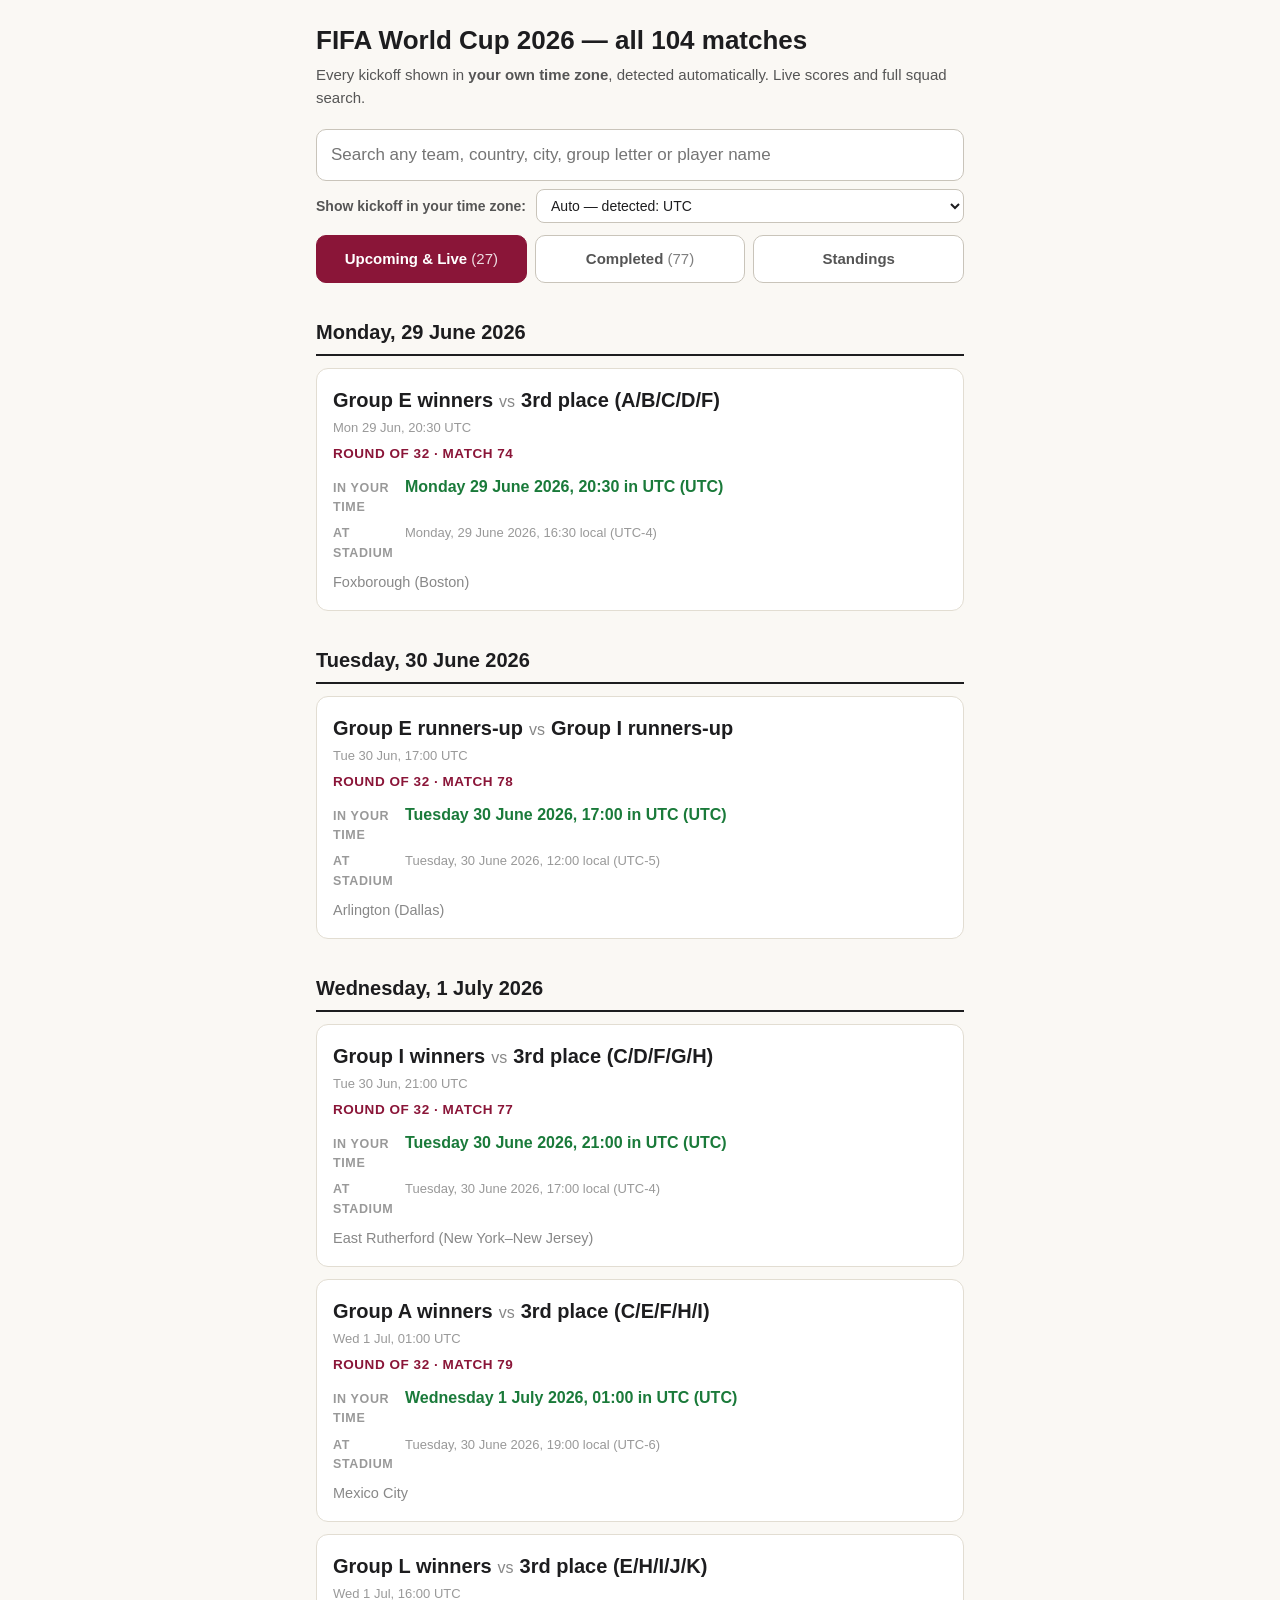
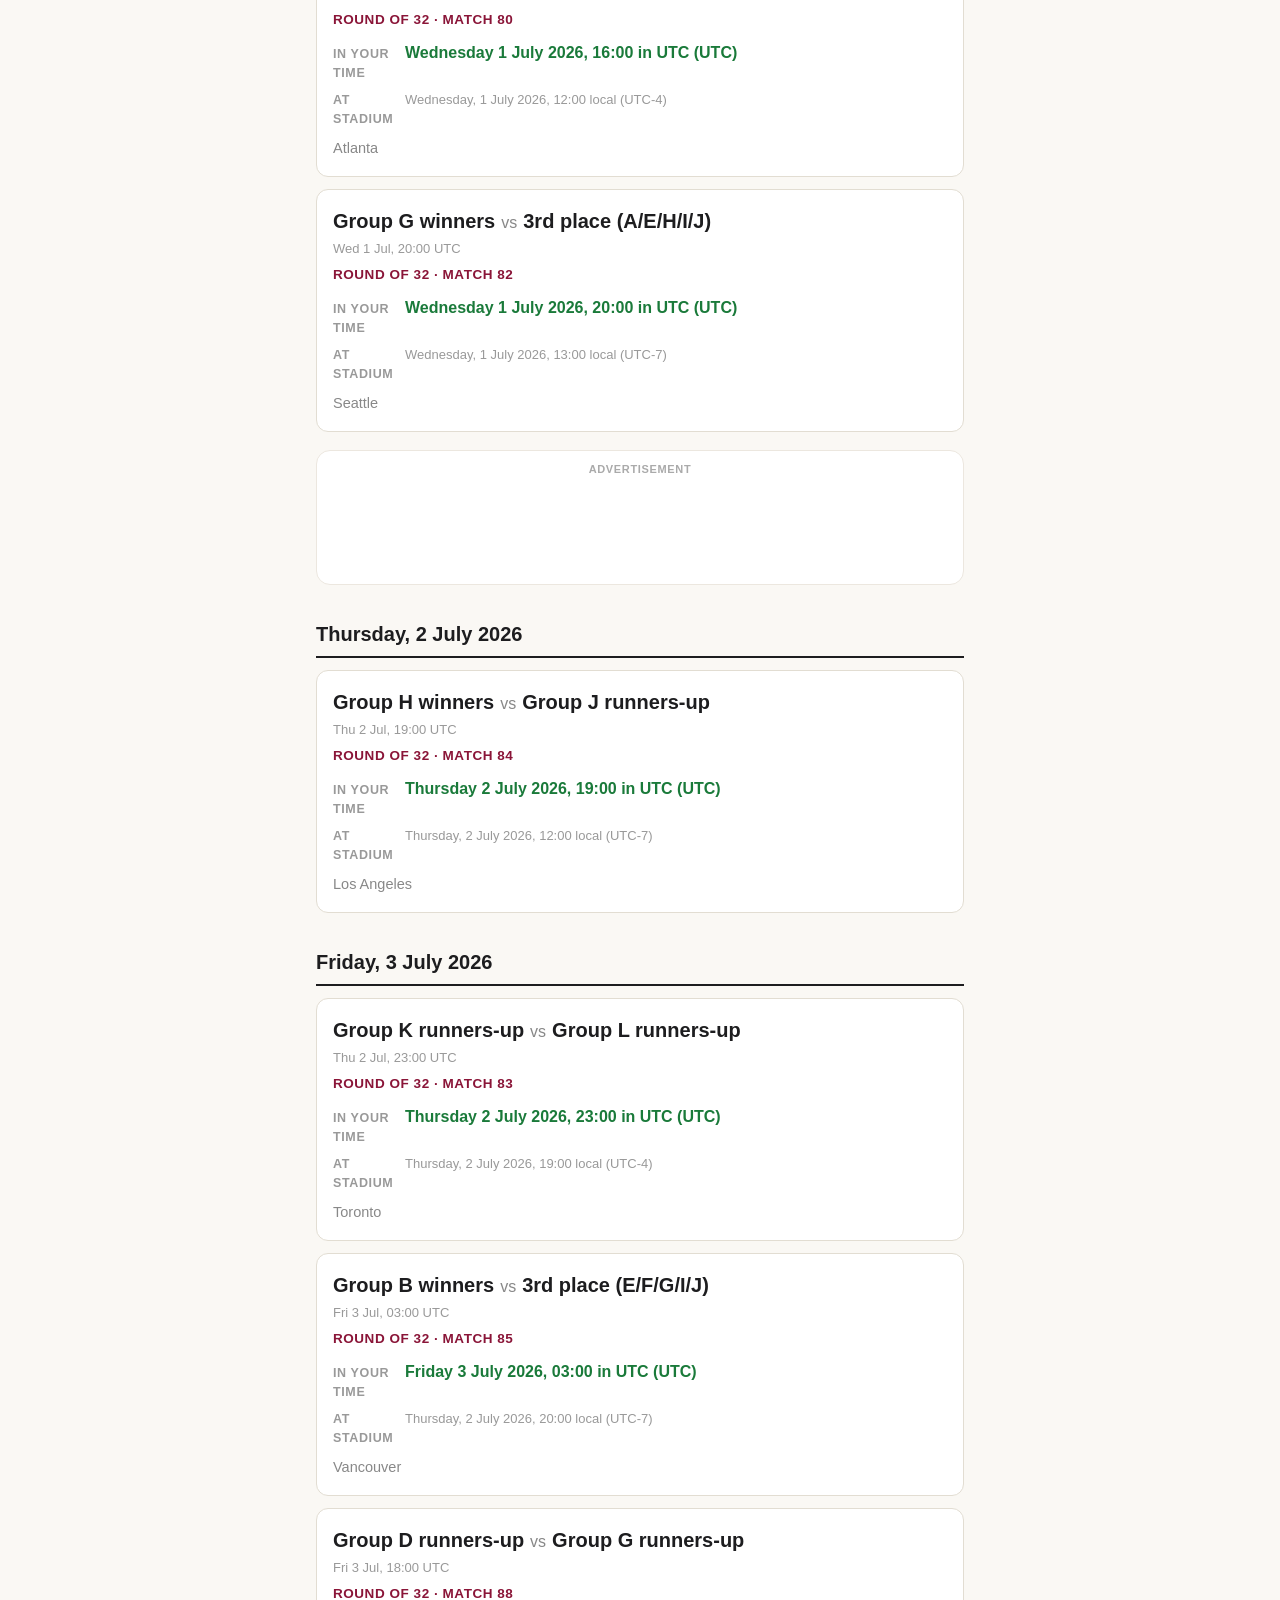
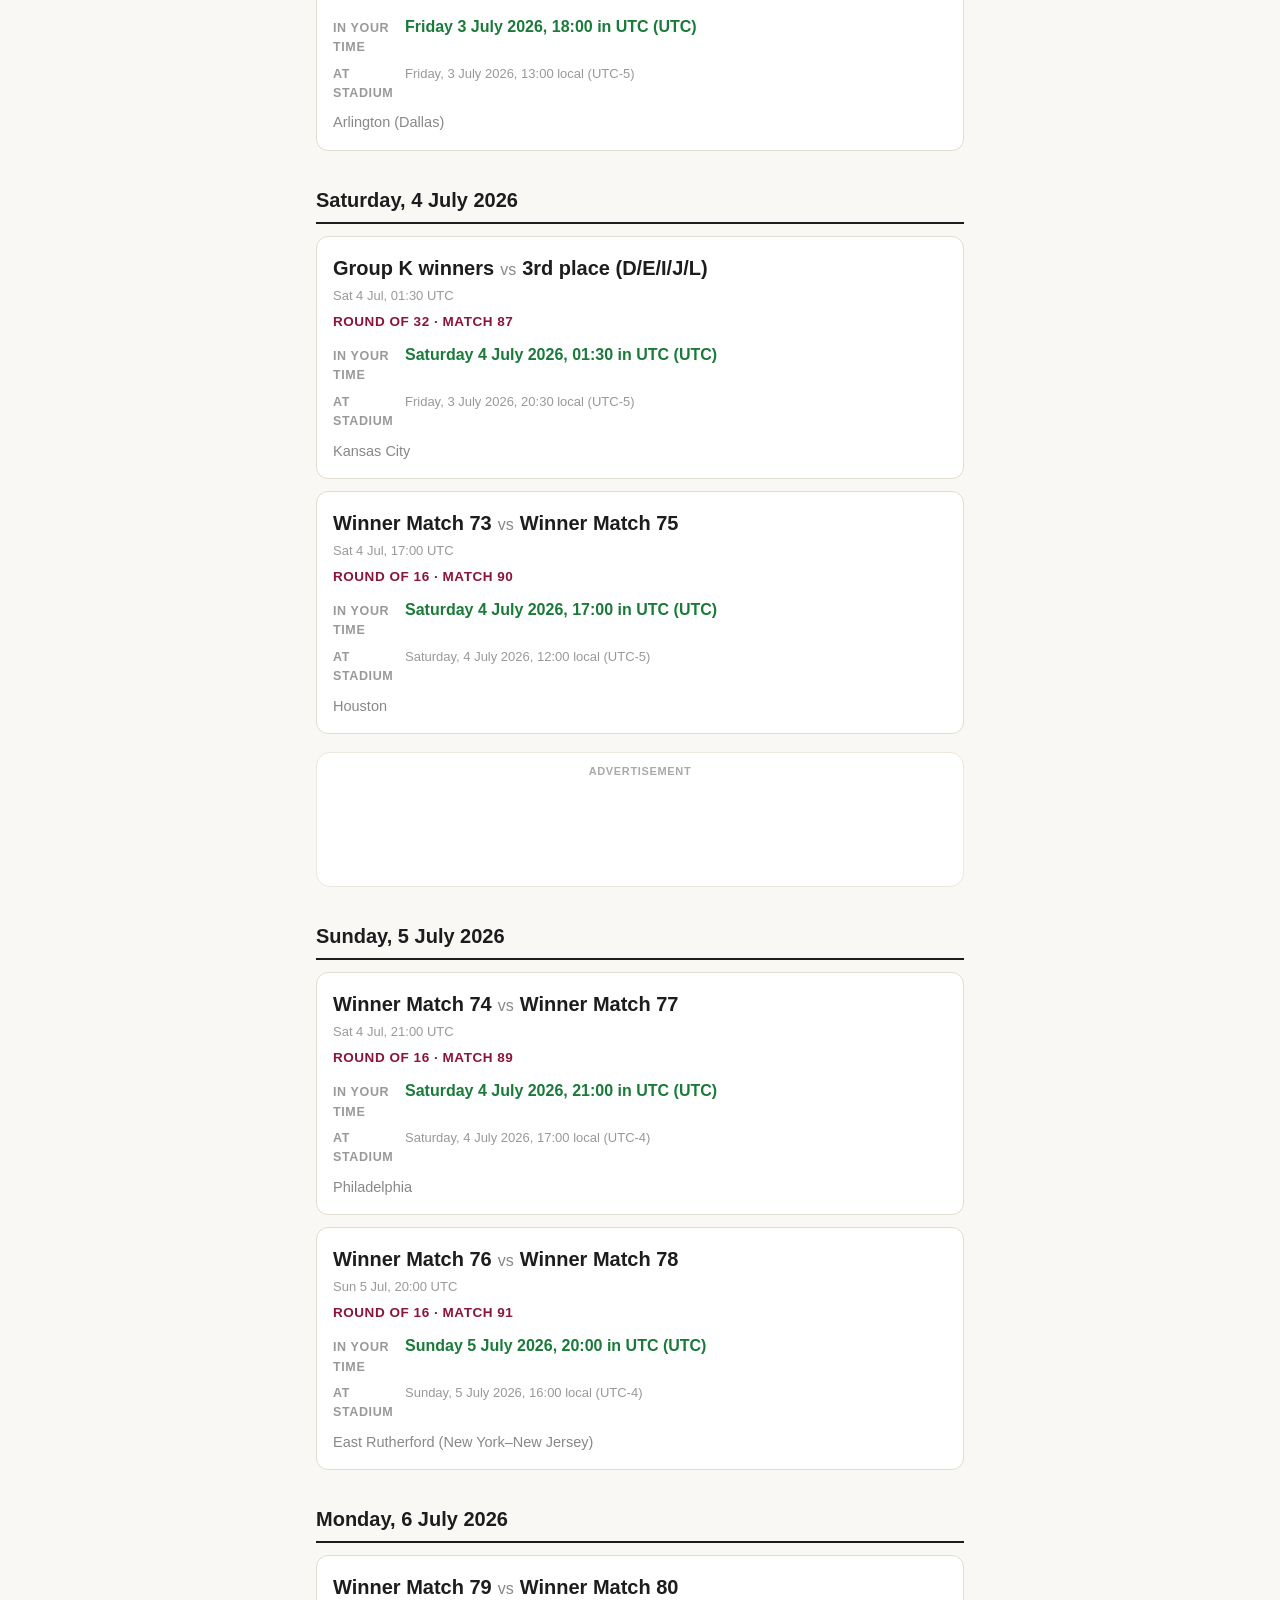
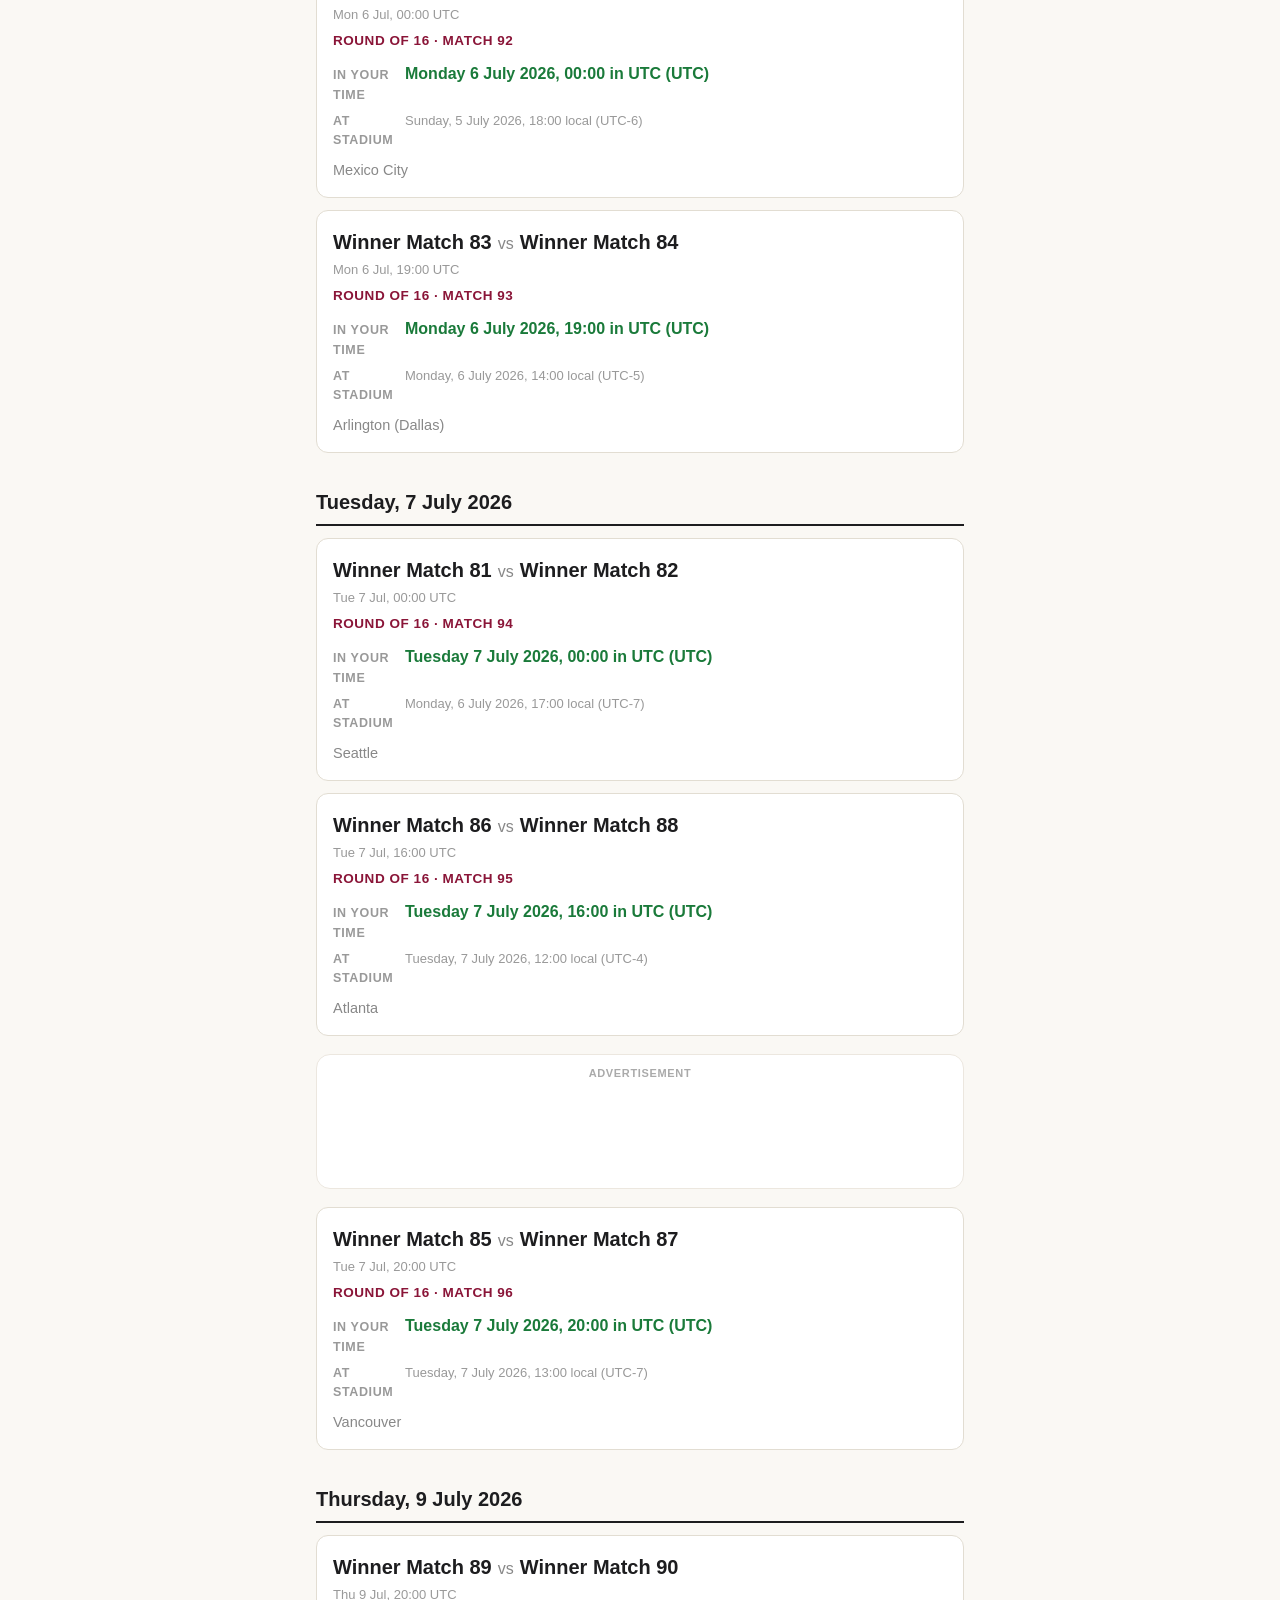
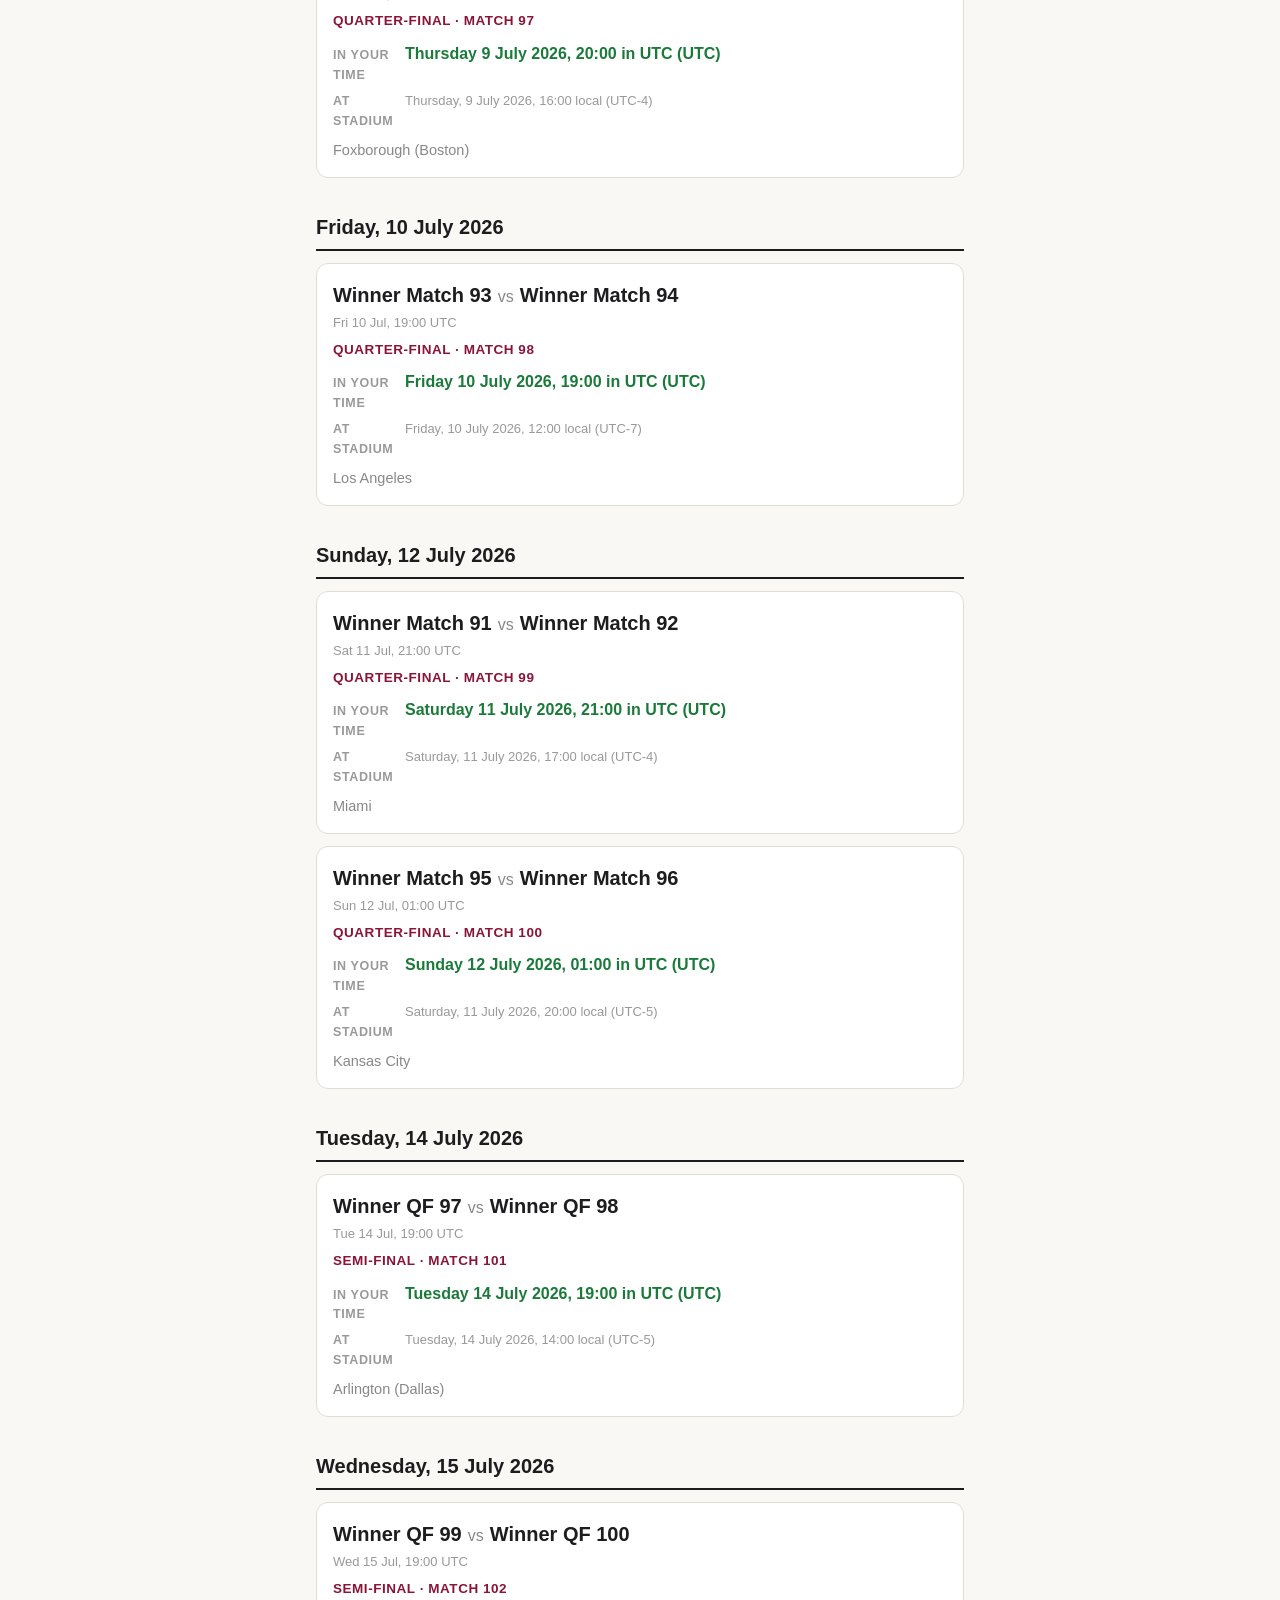
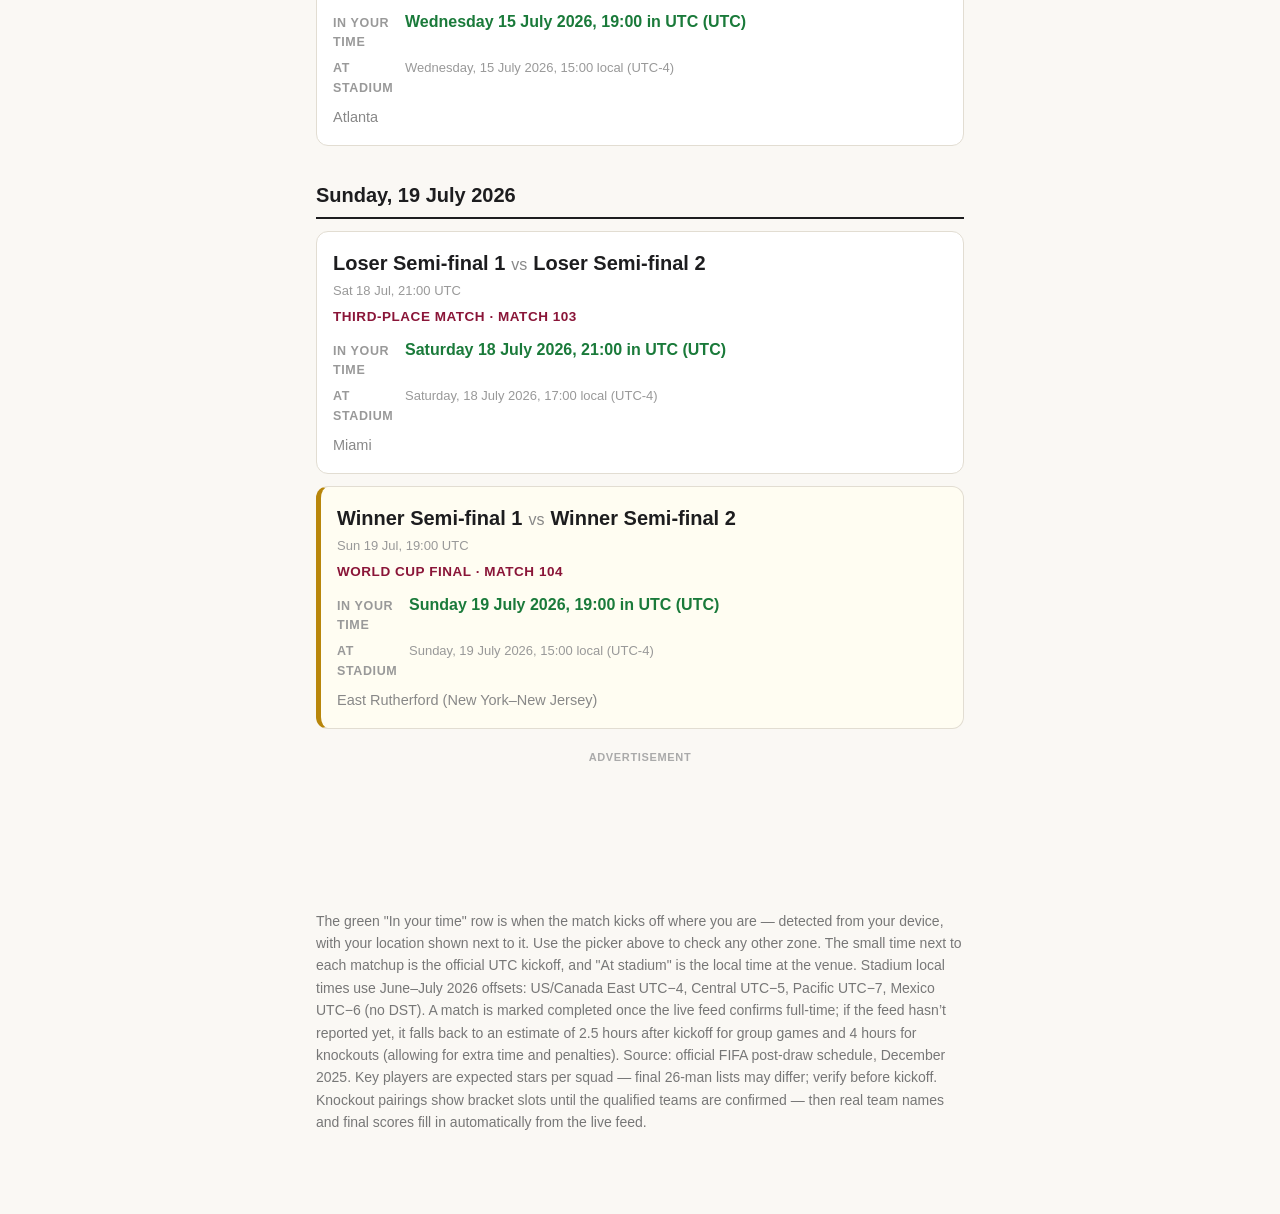
==== commit a8e7757c: "fifa: don't mark unresolved knockout ties as completed A Round-of-32 fixture whose teams the feed ha" ====
--- a/fifa.html
+++ b/fifa.html
@@ -1733,9 +1733,24 @@
       function status(m, now) {
         const fs = apiState(m);
         if (fs) return fs;
+        // Never let the time-based fallback call a knockout "live" or "done"
+        // while its teams are still bracket placeholders — we can't mark a
+        // match full-time when we don't even know who's playing yet. Such a
+        // fixture stays upcoming until the live feed resolves the pairing
+        // (otherwise it lands in Completed as "Group A winners vs 3rd place…"
+        // with no score, which just looks broken).
+        if (isKnockout(m) && !teamsResolved(m)) return "upcoming";
         if (now >= endUTC(m)) return "done";
         if (now >= kickoffUTC(m)) return "live";
         return "upcoming";
+      }
+      // Whether we actually know both teams for a match. Group games always do;
+      // a knockout only does once the feed (or a hardcoded pairing) has filled
+      // in real names for its bracket slots.
+      function teamsResolved(m) {
+        if (!isKnockout(m)) return true;
+        const t = teamsFor(m);
+        return !PLACEHOLDER_RE.test(t.a) && !PLACEHOLDER_RE.test(t.b);
       }
       // Map TheSportsDB's strStatus into our states. Anything we don't recognise
       // (not started, postponed, cancelled, blank) returns null so the caller
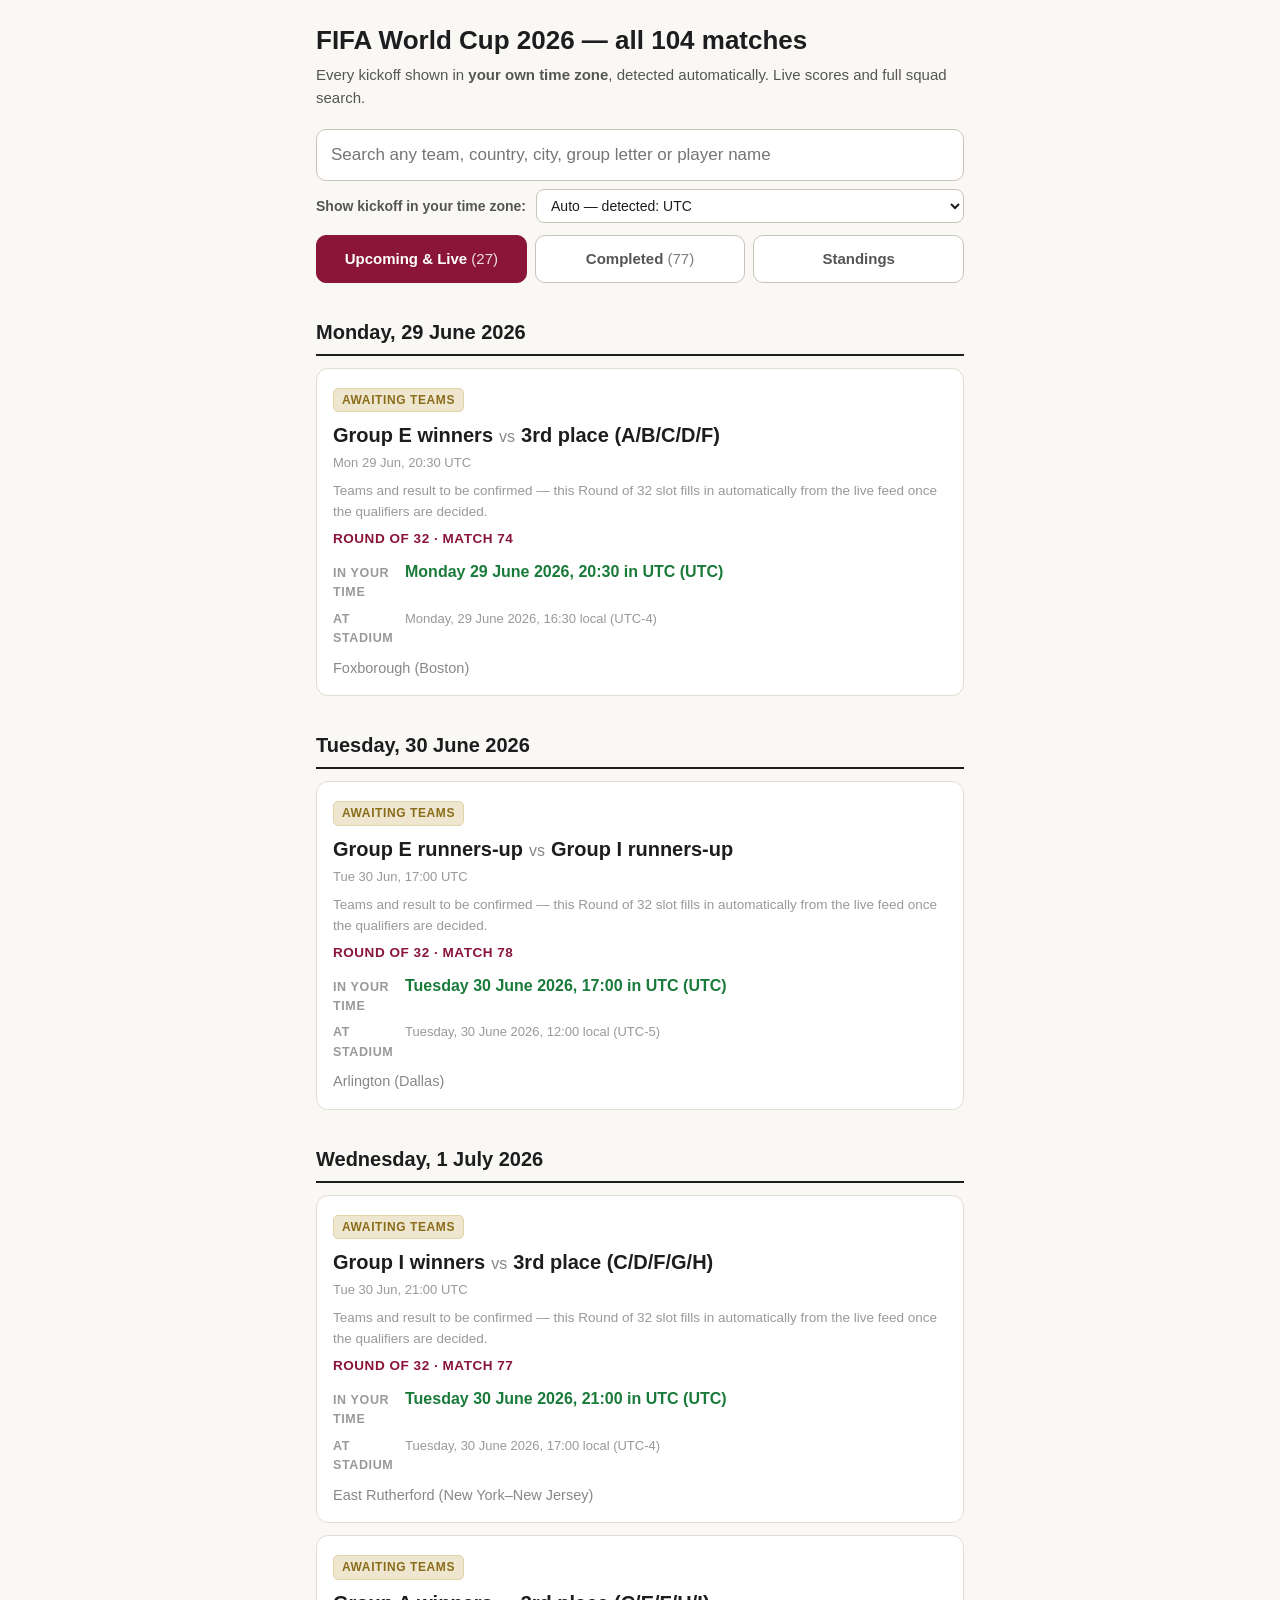
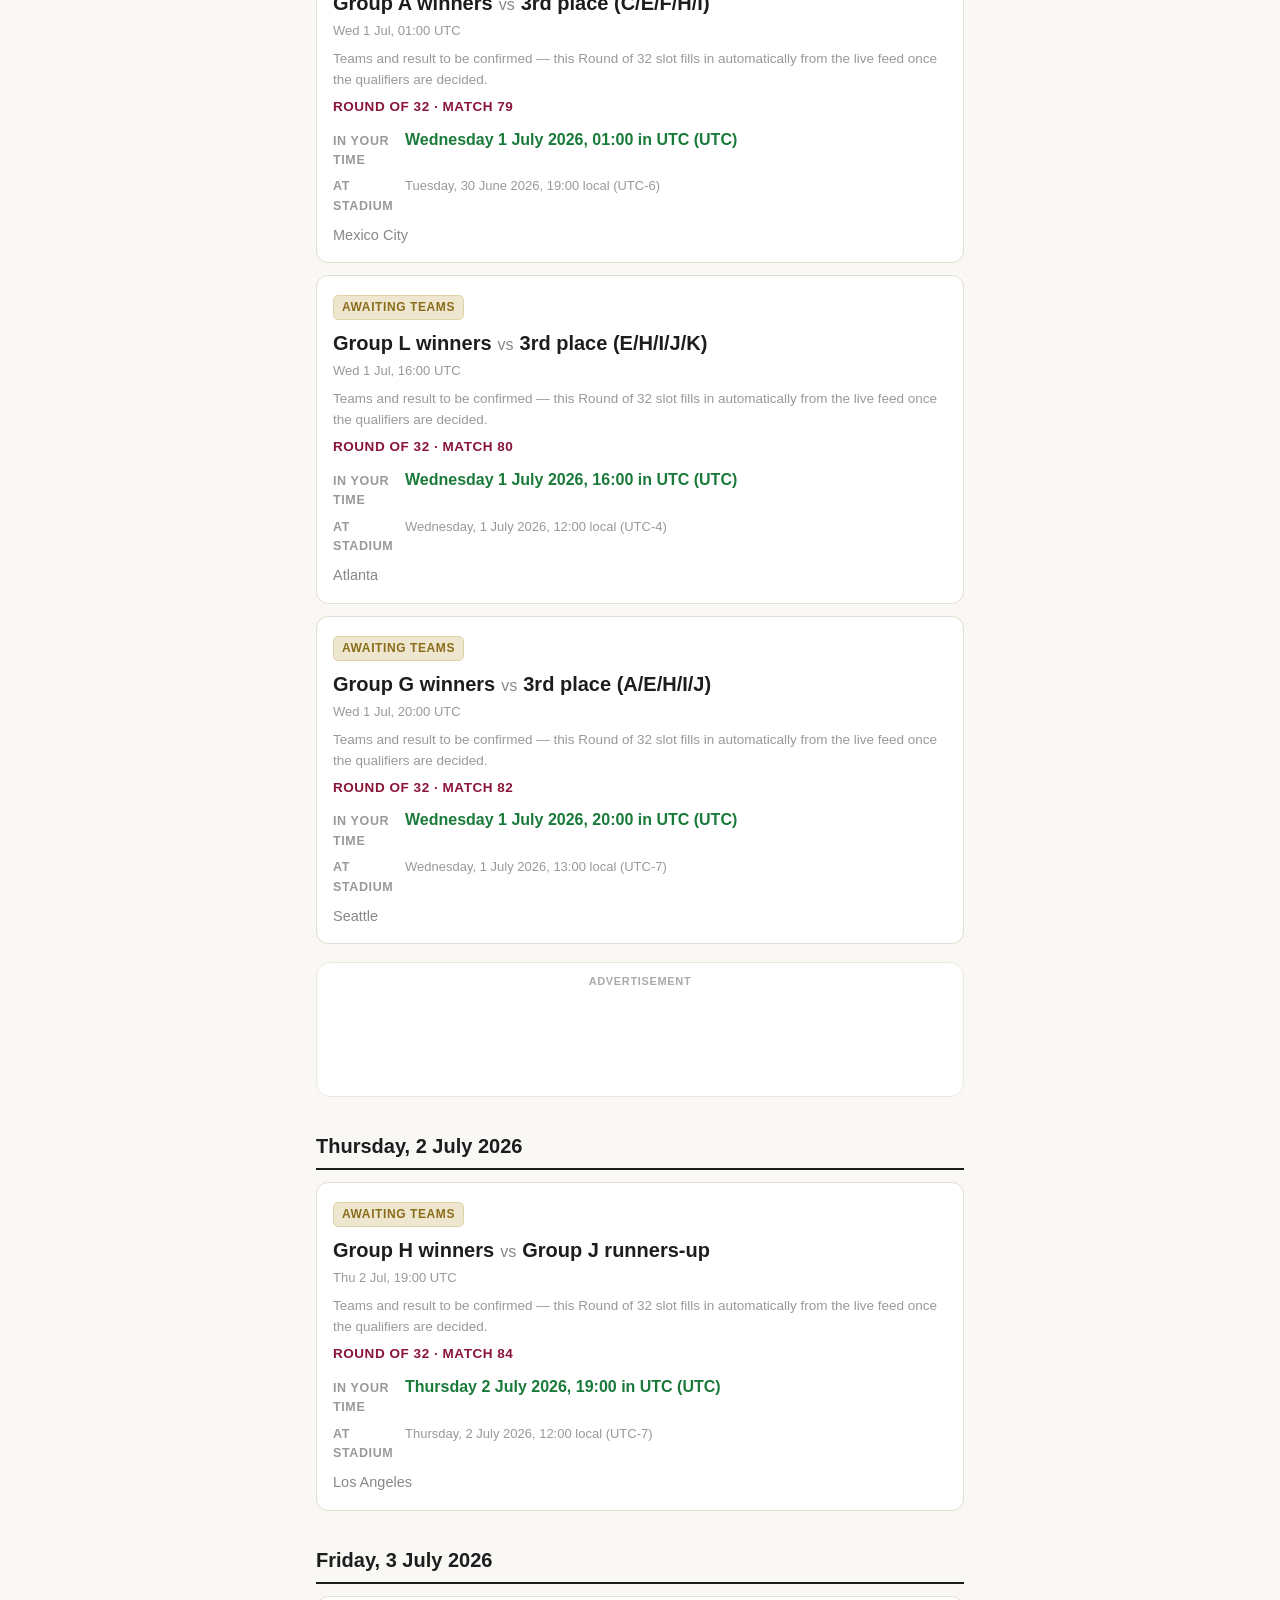
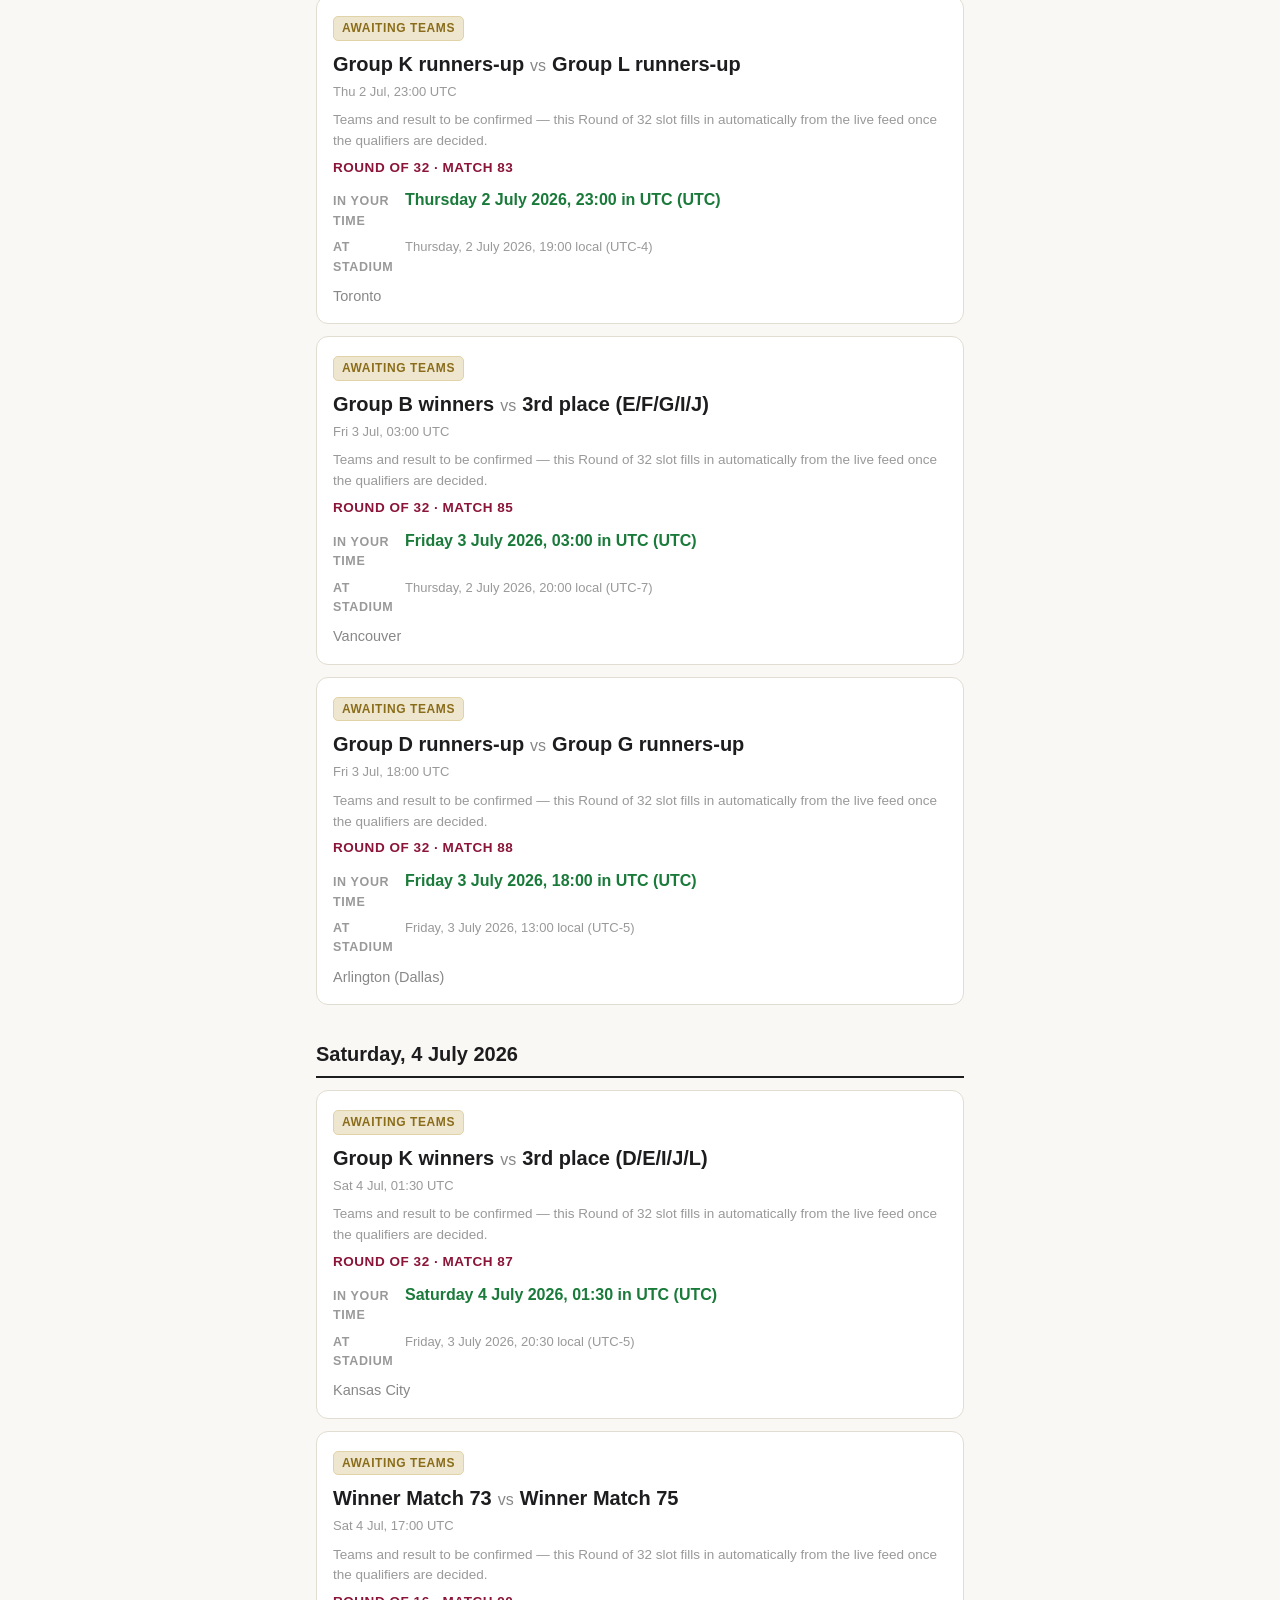
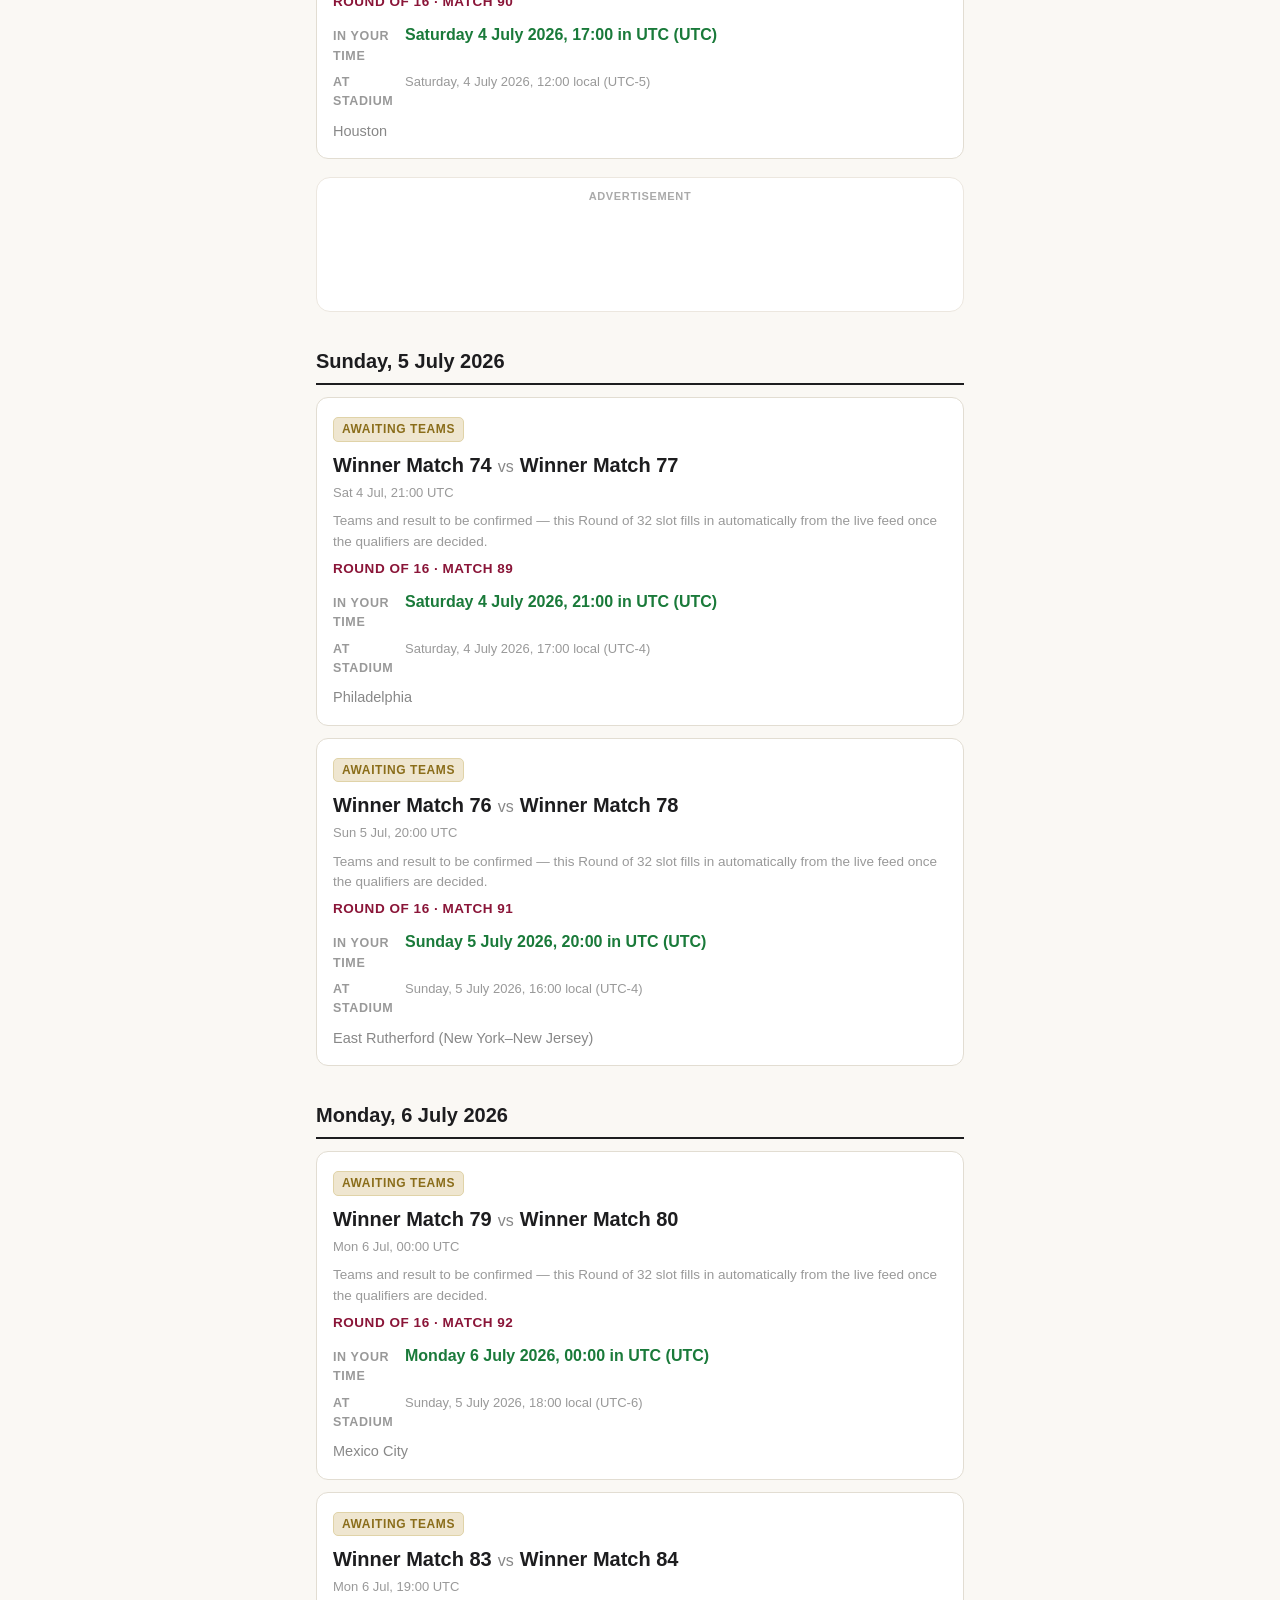
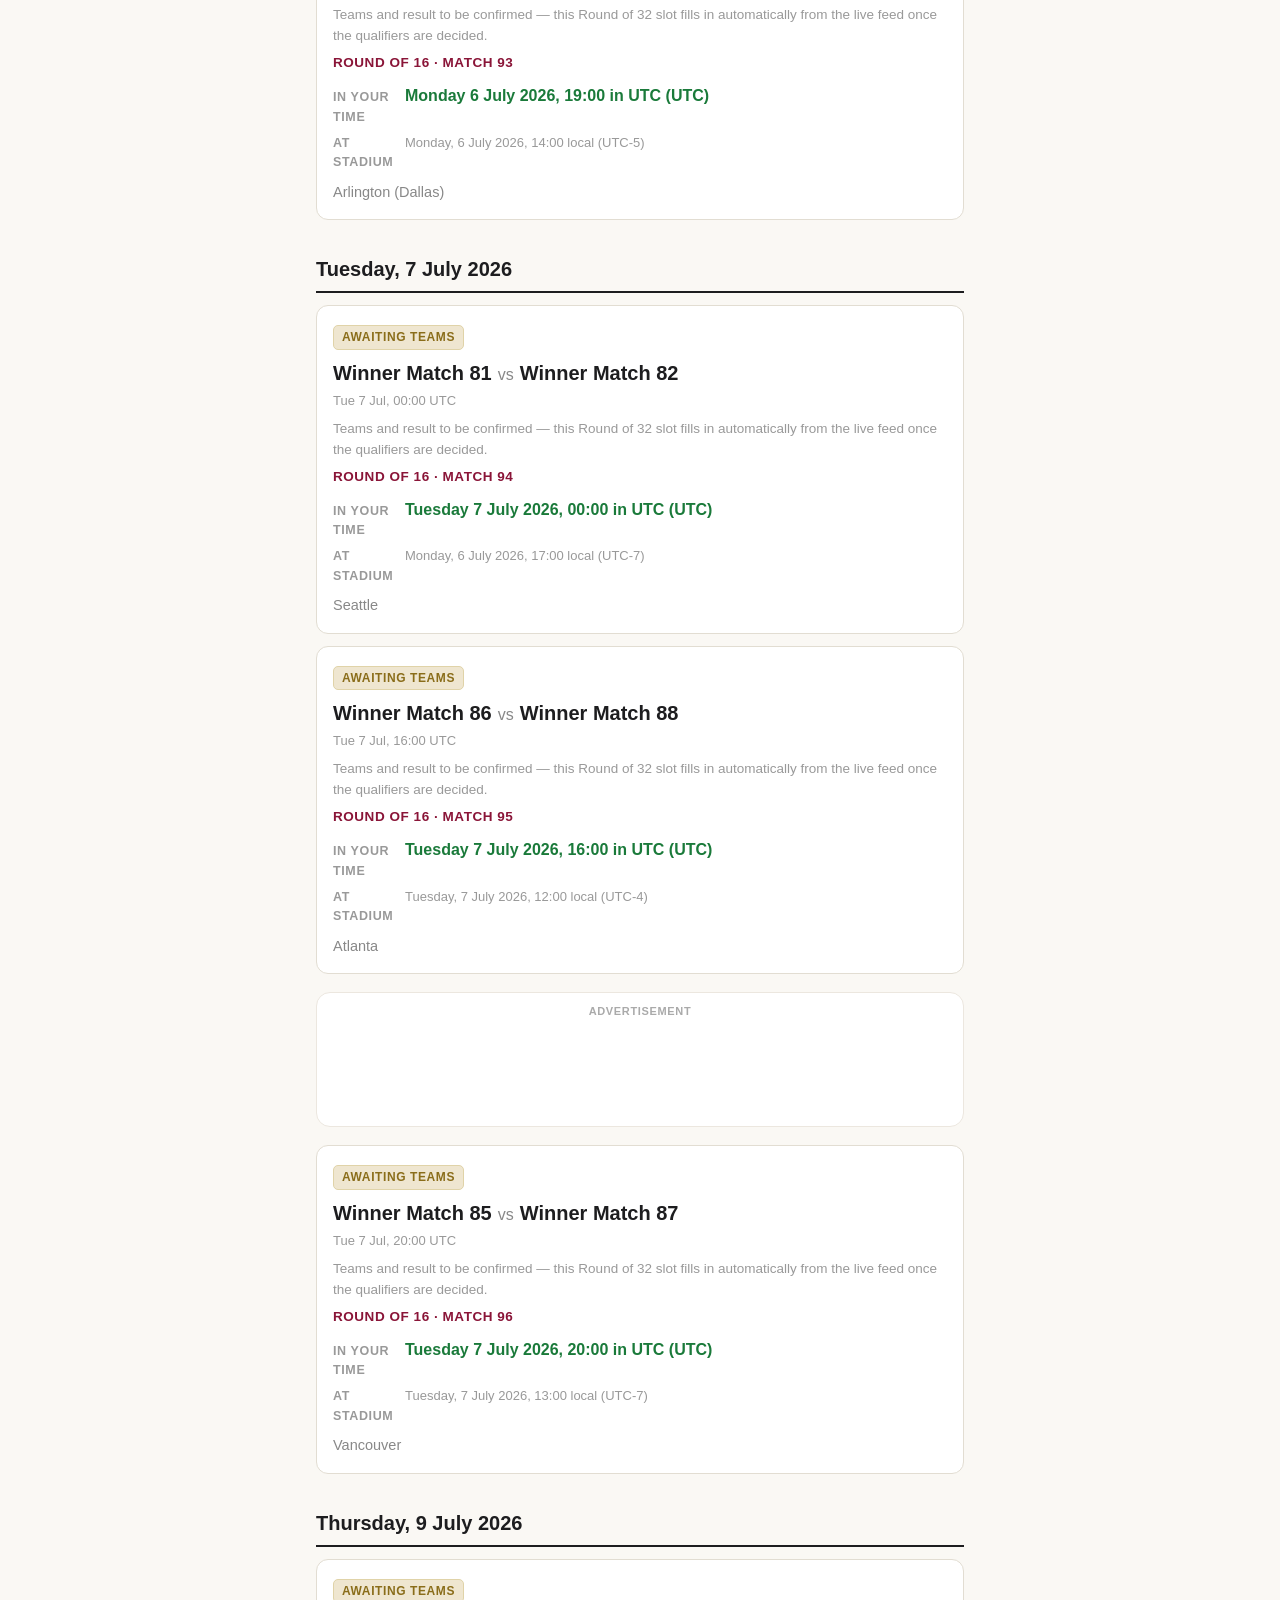
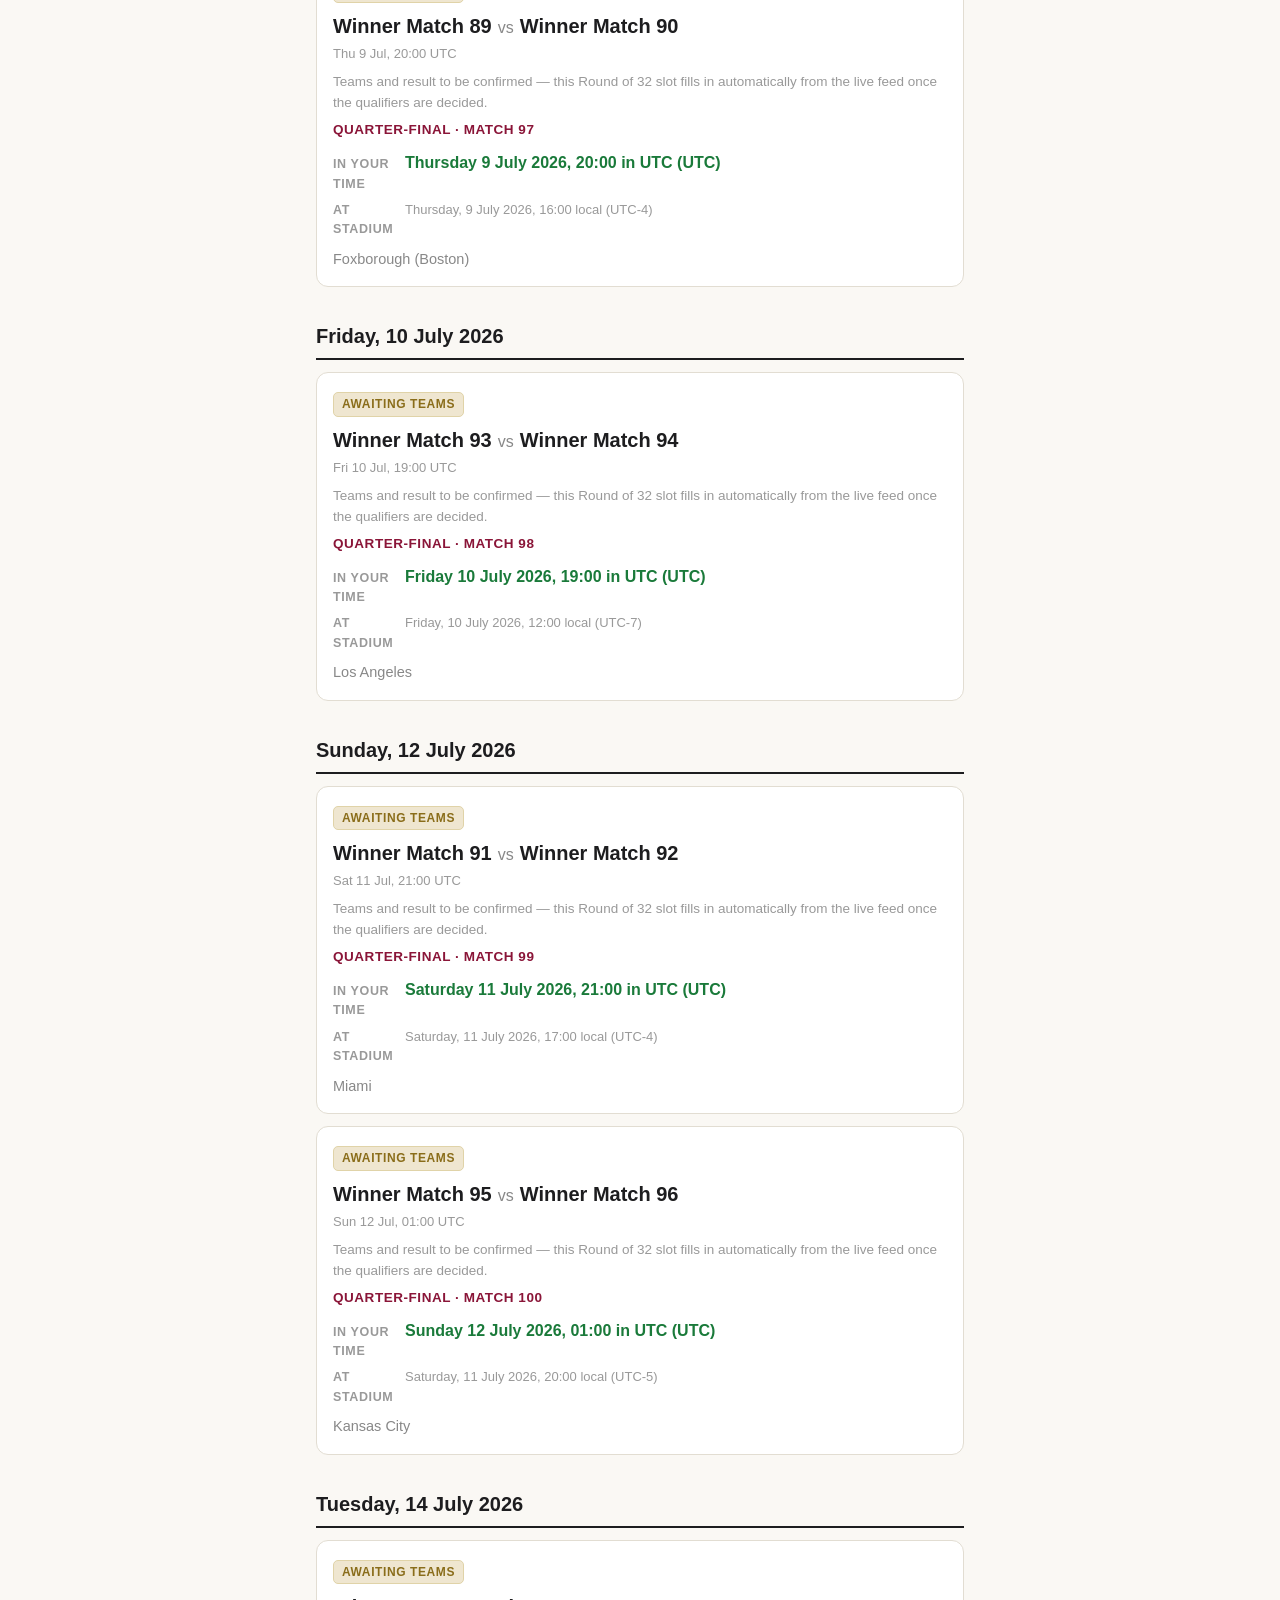
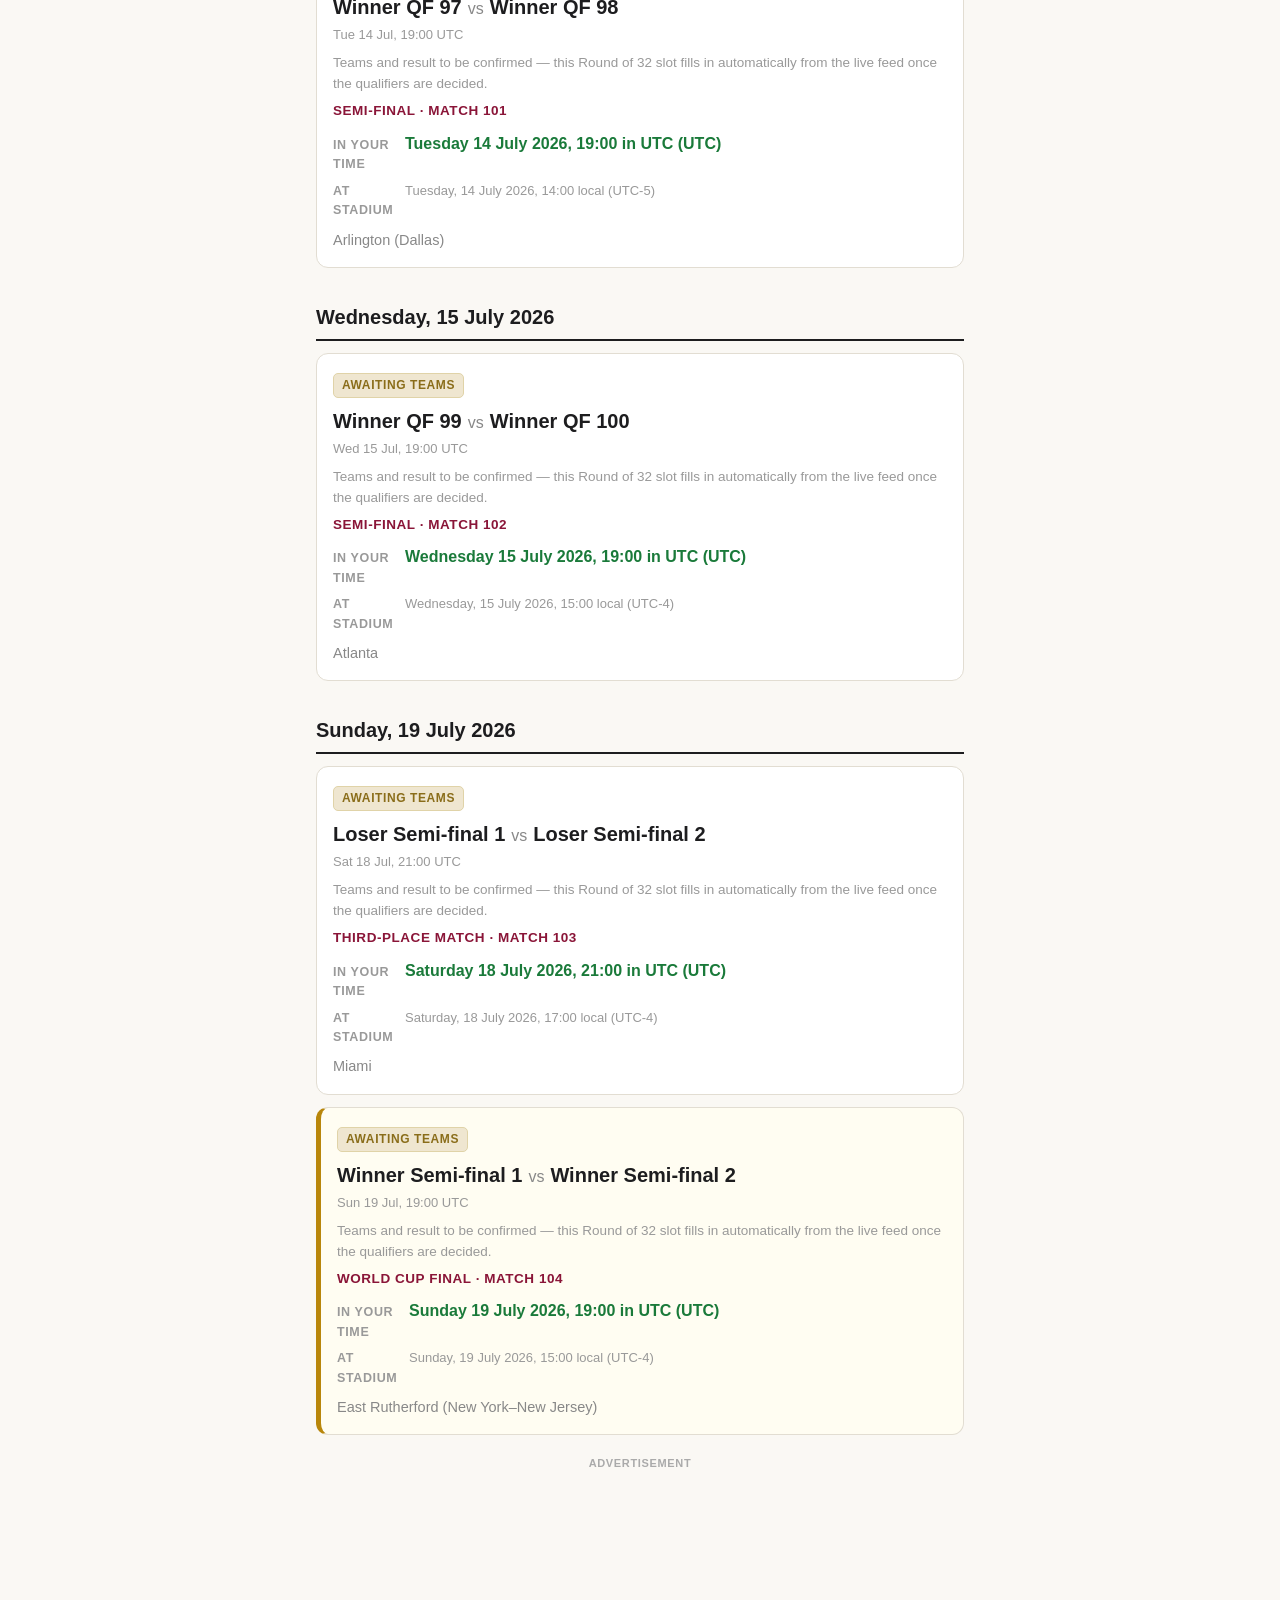
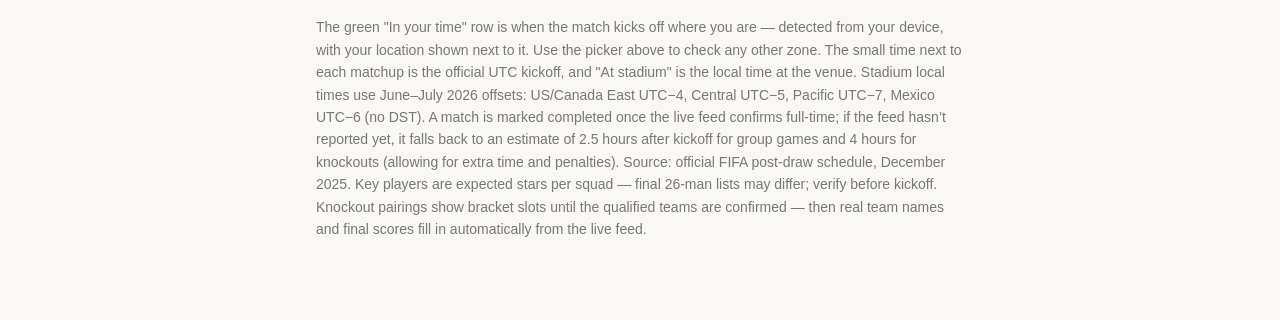
==== commit e63739a9: "fifa: flag past-kickoff knockout slots that are still awaiting teams After the previous fix kept unr" ====
--- a/fifa.html
+++ b/fifa.html
@@ -301,7 +301,8 @@
         background: #f5f2ec;
       }
       .livetag,
-      .fttag {
+      .fttag,
+      .pendtag {
         display: inline-block;
         font-size: 12px;
         font-weight: 800;
@@ -331,6 +332,11 @@
       .fttag {
         background: #9b958a;
         color: #fff;
+      }
+      .pendtag {
+        background: #efe6d0;
+        color: #8a6d1a;
+        border: 1px solid #e0d3a8;
       }
       .stage {
         font-size: 13.5px;
@@ -2090,6 +2096,16 @@
           m.s.indexOf("Group ") === 0 ? "Group Stage · " + m.s : m.s;
         const t = teamsFor(m);
         const mt = metaFor(m);
+        // A knockout slot whose kickoff has passed but whose teams the feed
+        // still hasn't resolved: it can't be a normal "upcoming" card (its time
+        // is in the past) and it isn't done — flag it as awaiting the bracket
+        // so it doesn't masquerade as a forthcoming fixture.
+        const pendingKO =
+          st !== "done" &&
+          st !== "live" &&
+          isKnockout(m) &&
+          !teamsResolved(m) &&
+          new Date() >= kickoffUTC(m);
         const liveSuffix =
           st === "live" && mt && mt.detail ? " · " + esc(mt.detail) : "";
         // "FT"/"Full Time" is already conveyed by the tag; only append a detail
@@ -2106,9 +2122,15 @@
             ? '<span class="livetag">LIVE NOW' + liveSuffix + "</span>"
             : st === "done"
               ? '<span class="fttag">FULL TIME' + doneSuffix + "</span>"
-              : "";
+              : pendingKO
+                ? '<span class="pendtag">AWAITING TEAMS</span>'
+                : "";
         const ko = isKnockout(m) ? koInfo(m) : null;
         let scoreLine = "";
+        if (pendingKO) {
+          scoreLine =
+            '<div class="scorenote muted">Teams and result to be confirmed — this Round of 32 slot fills in automatically from the live feed once the qualifiers are decided.</div>';
+        }
         if (st === "done") {
           // Knockout: koInfo() already keys ko.a/ko.b to t.a/t.b, so its sa/sb
           // need no re-attribution. Group stage: attributeScore() confirms which
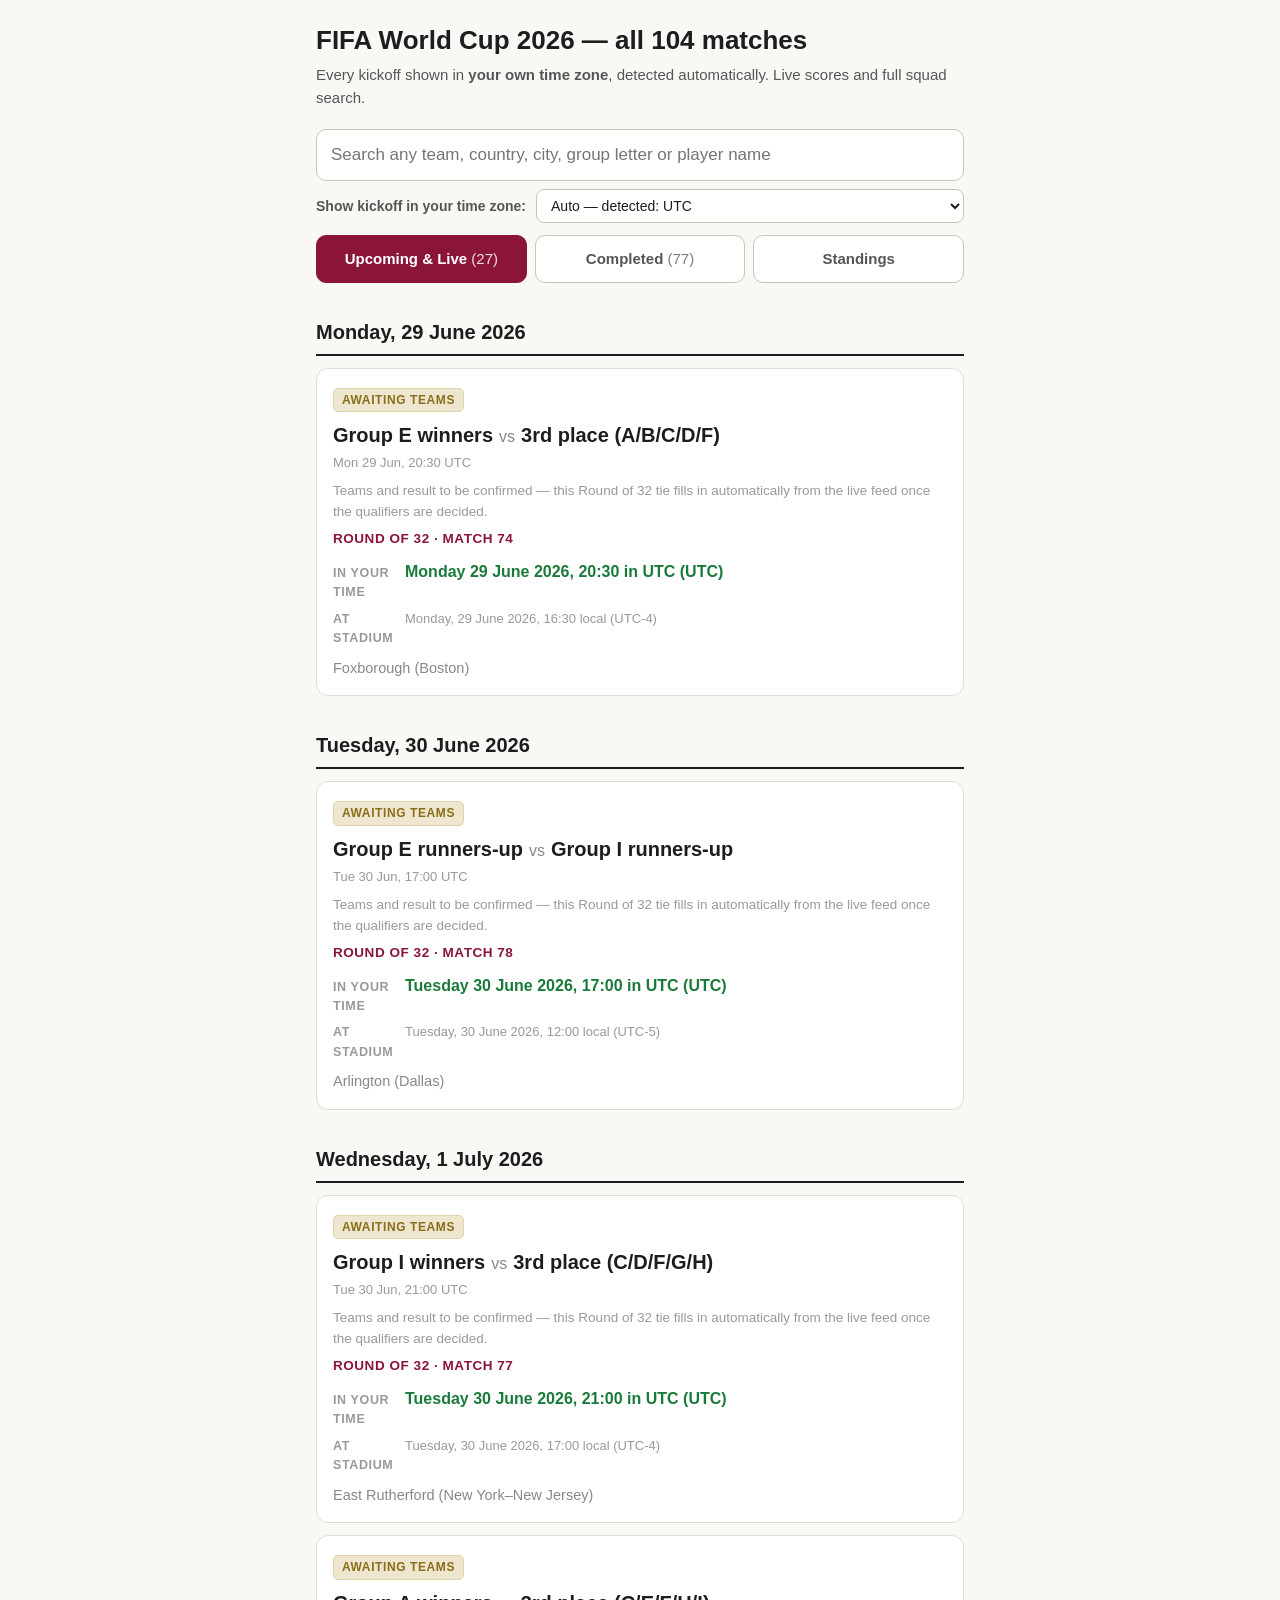
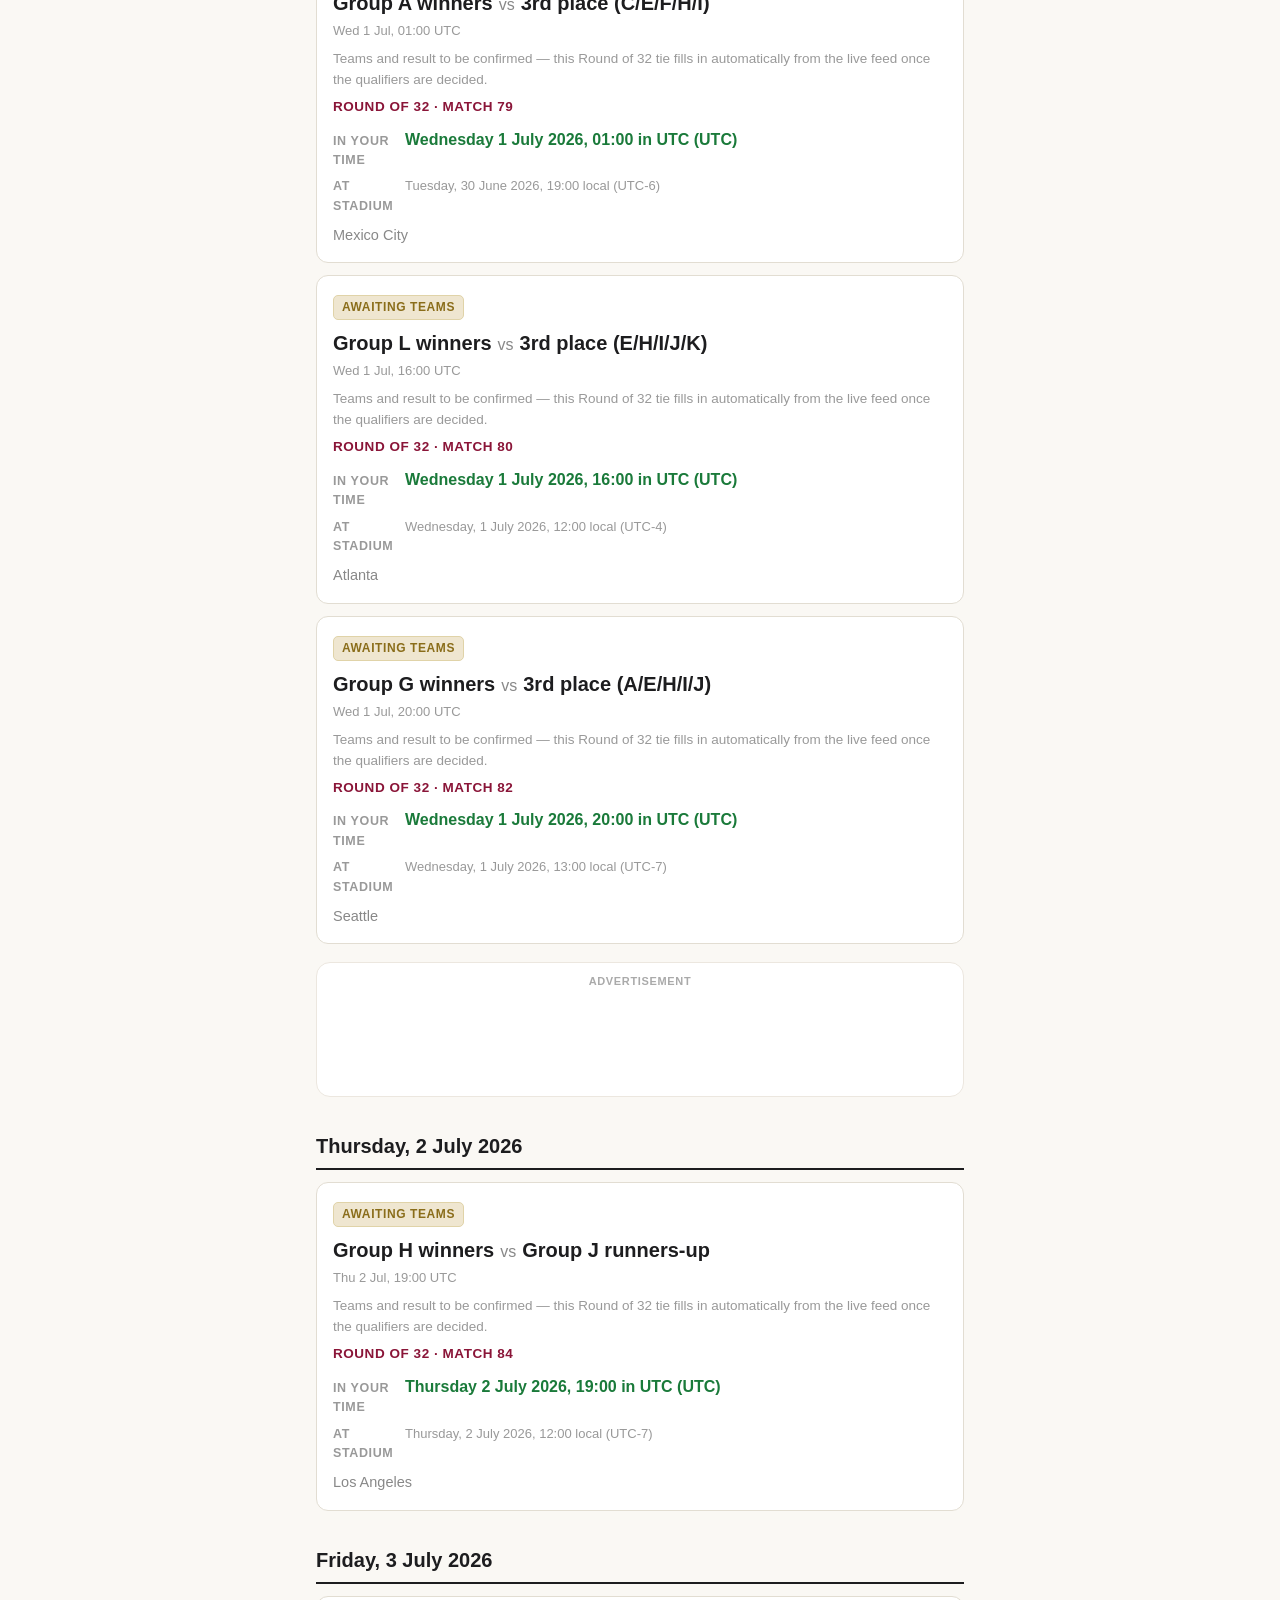
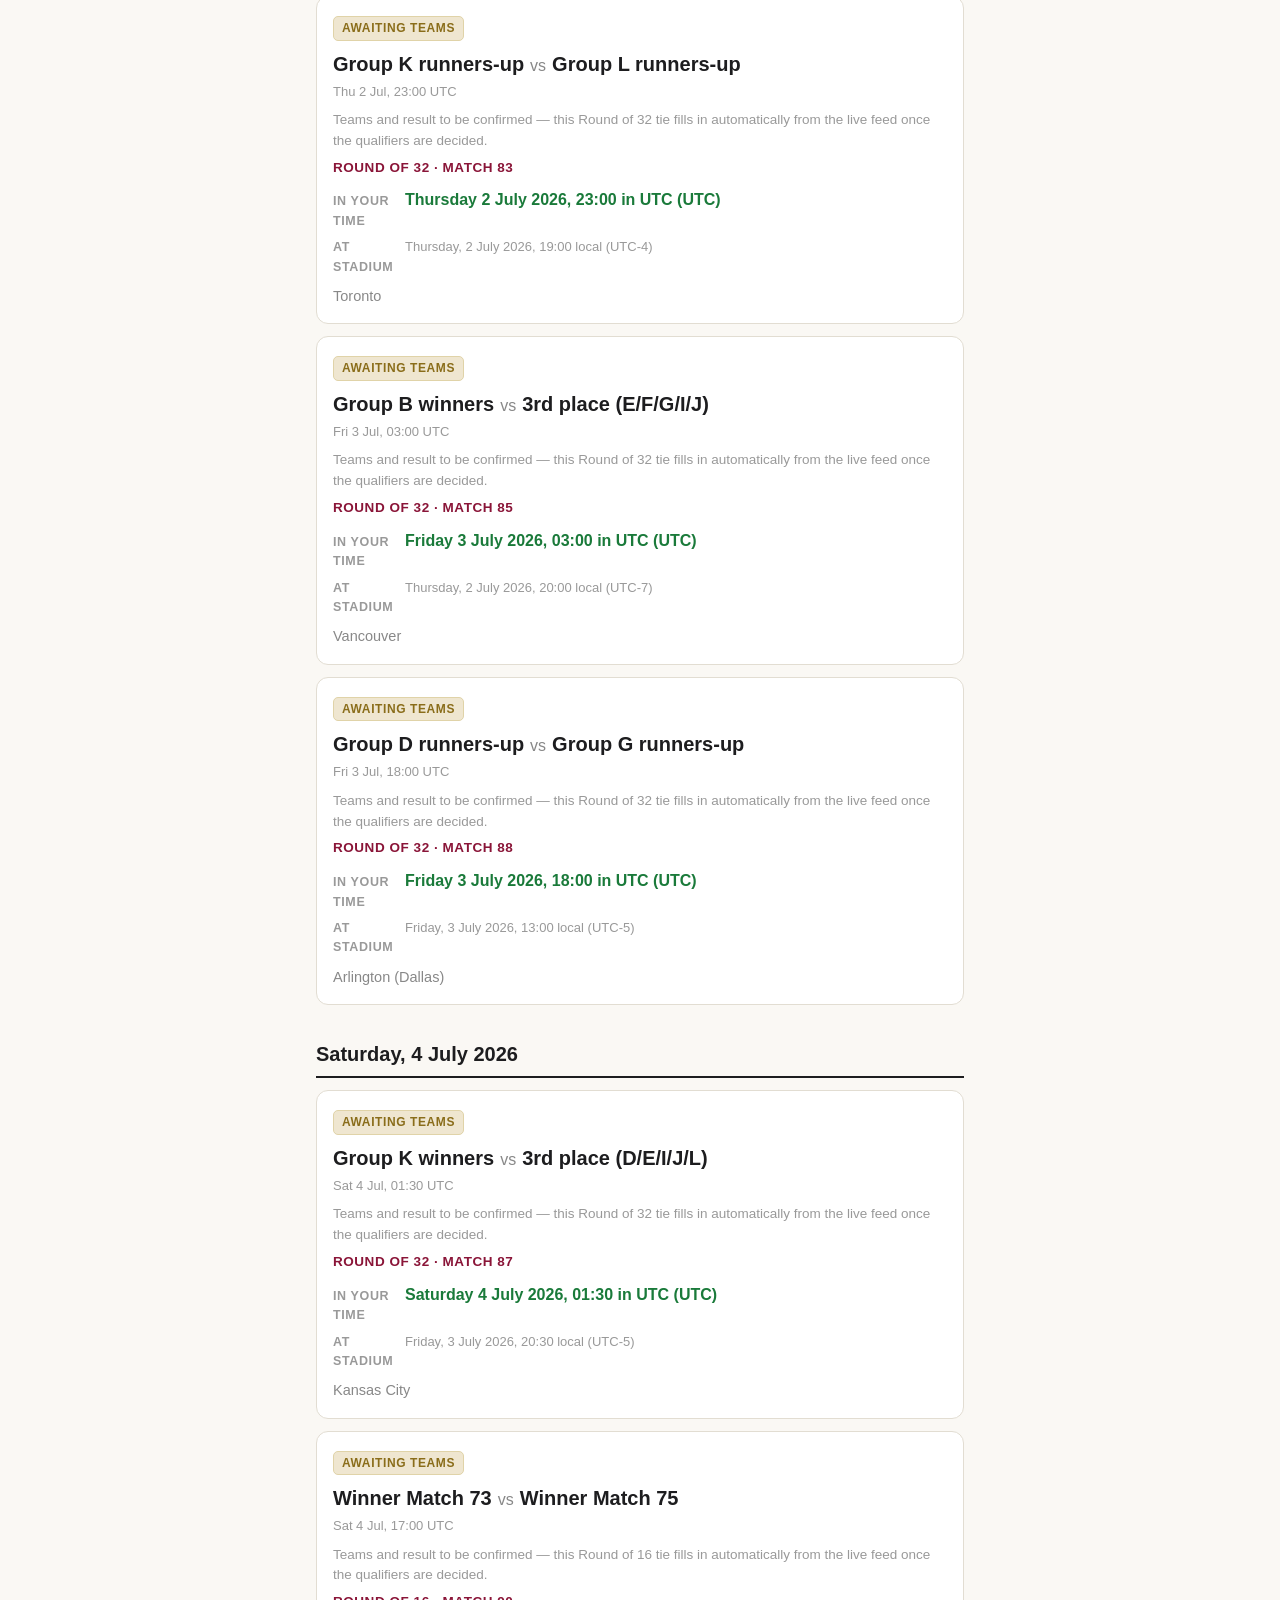
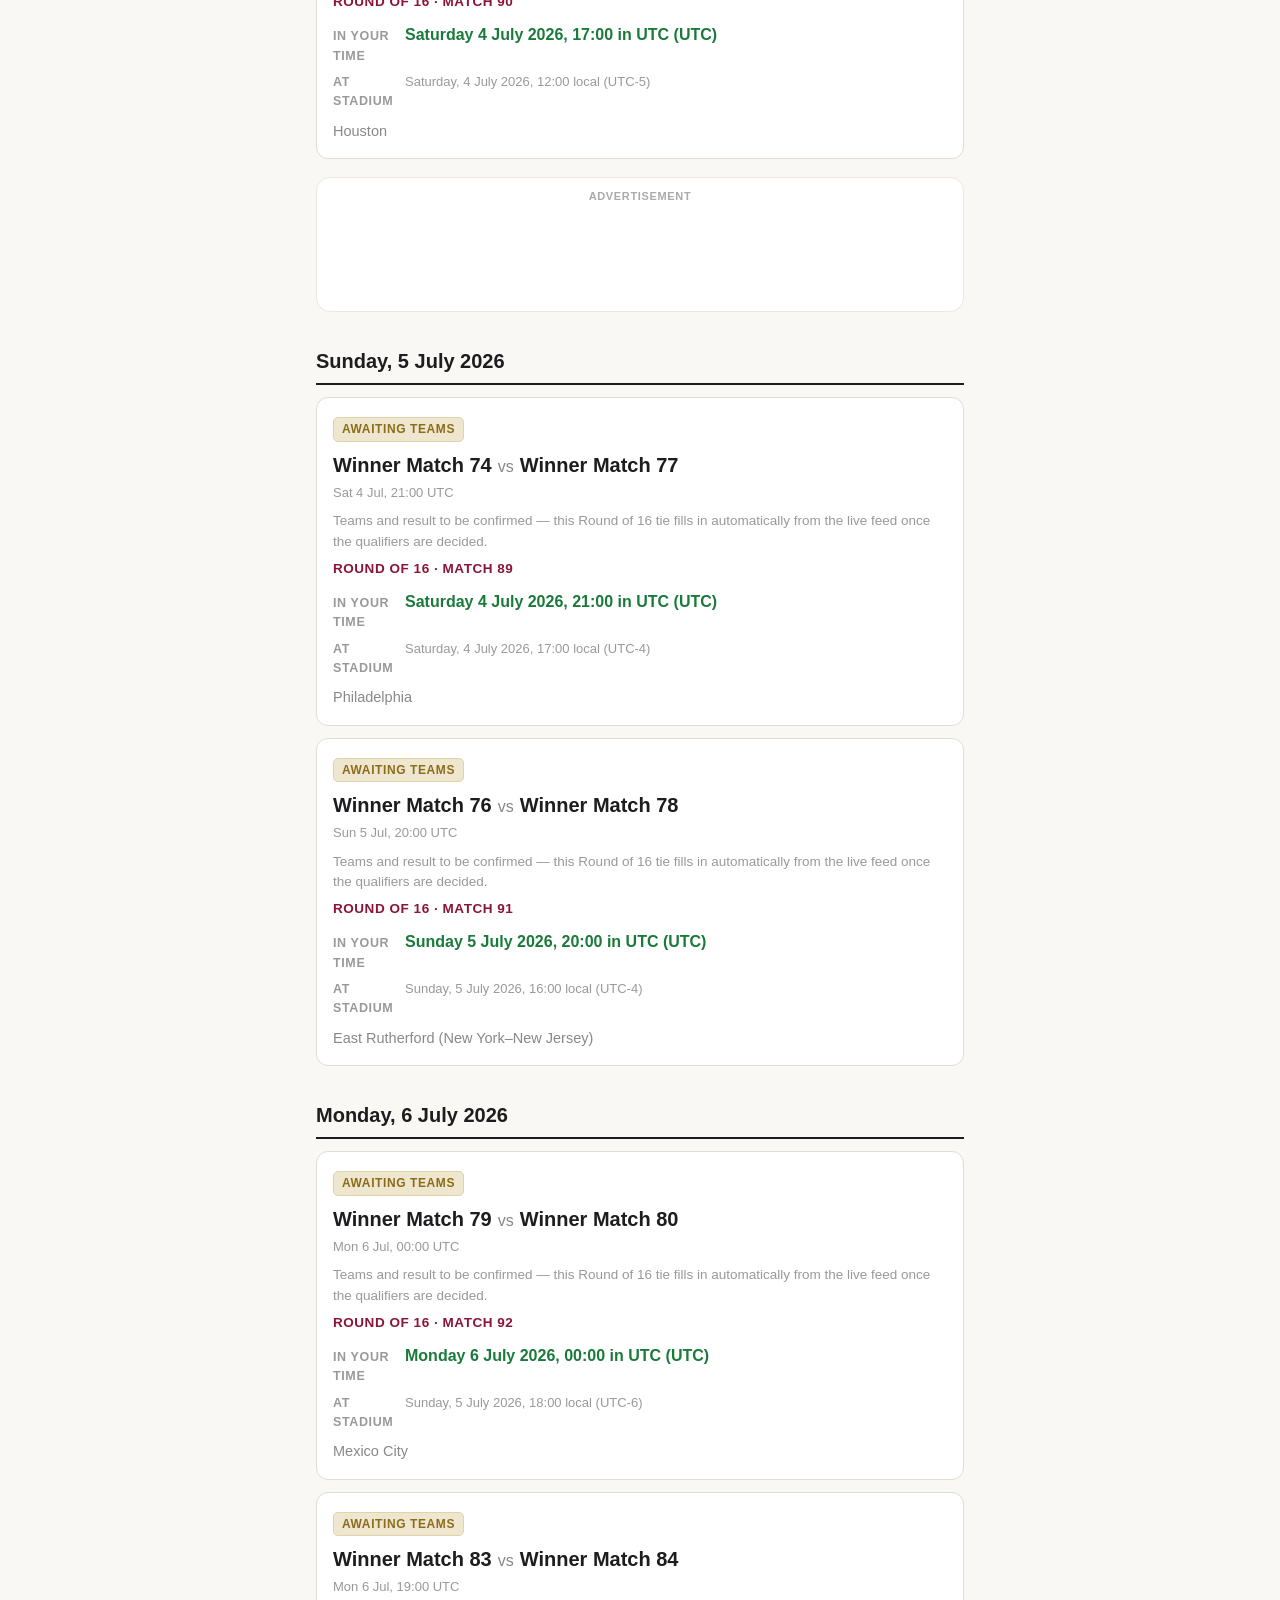
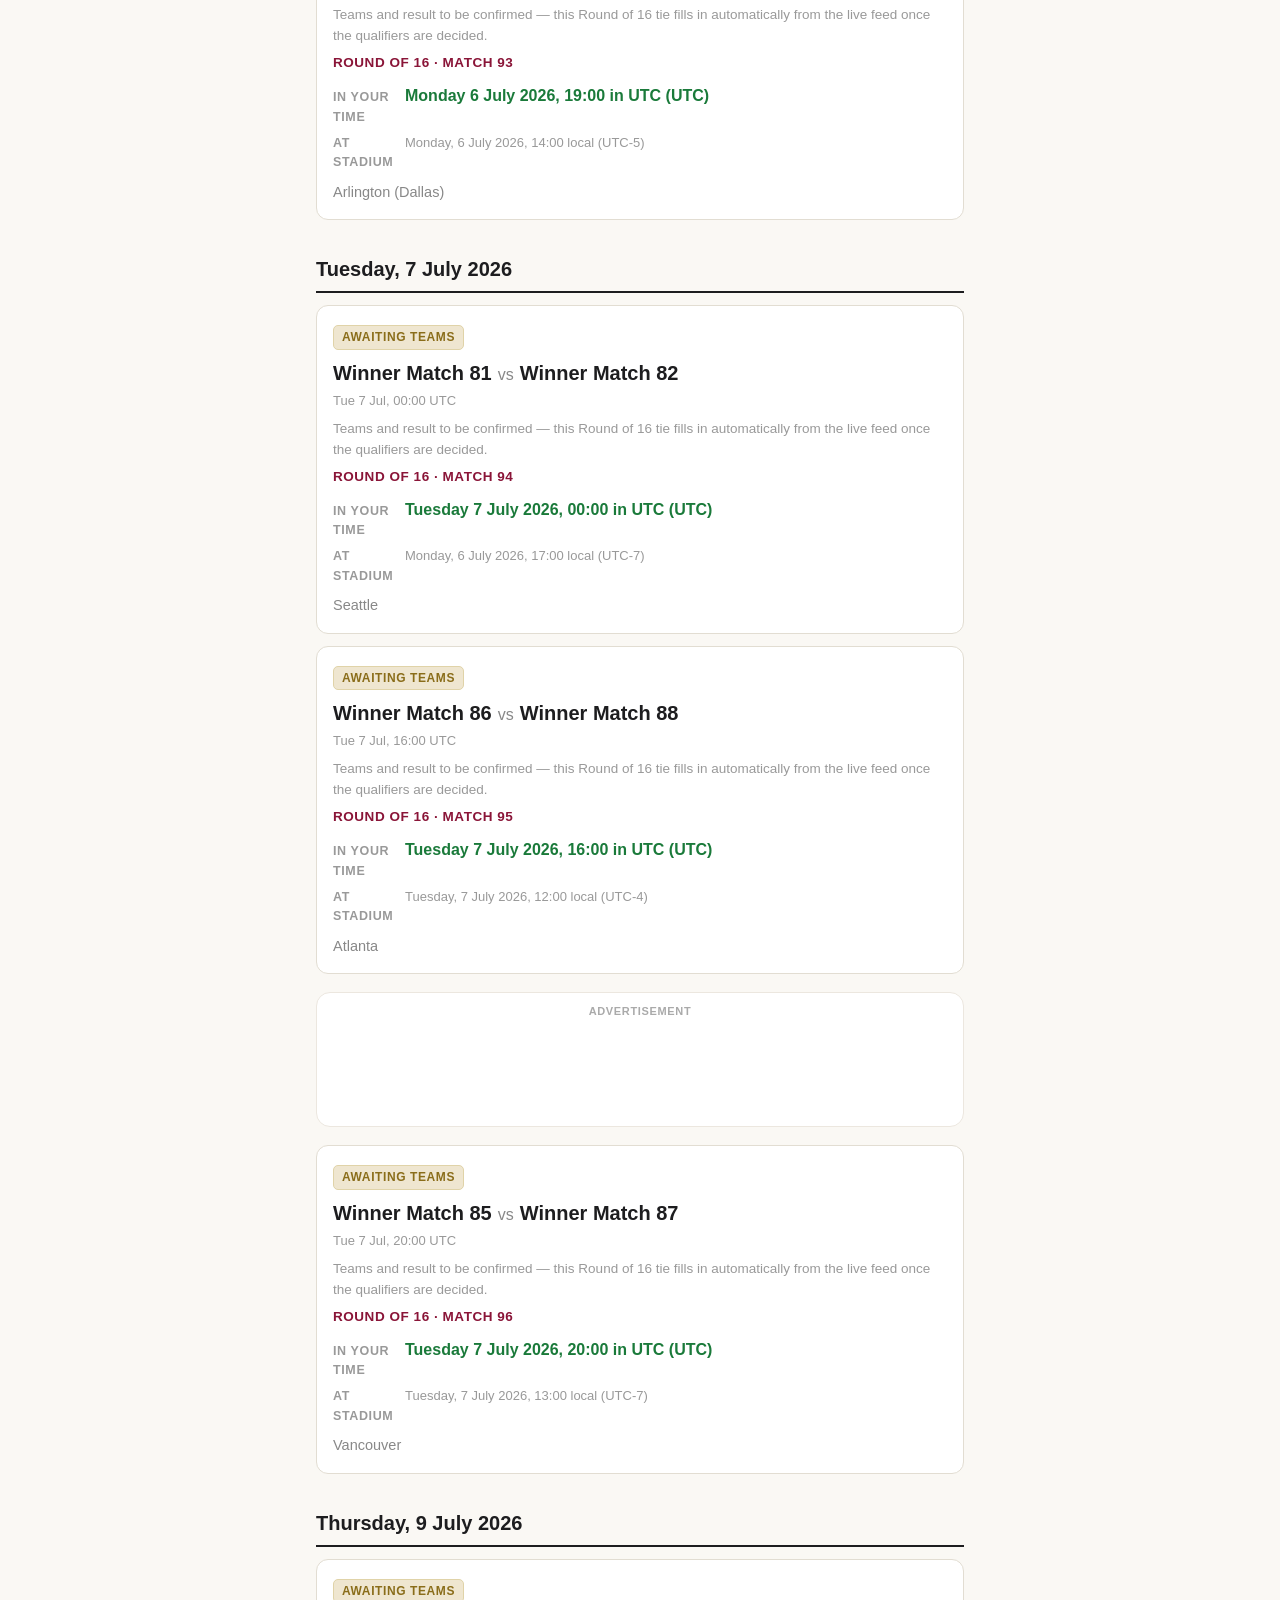
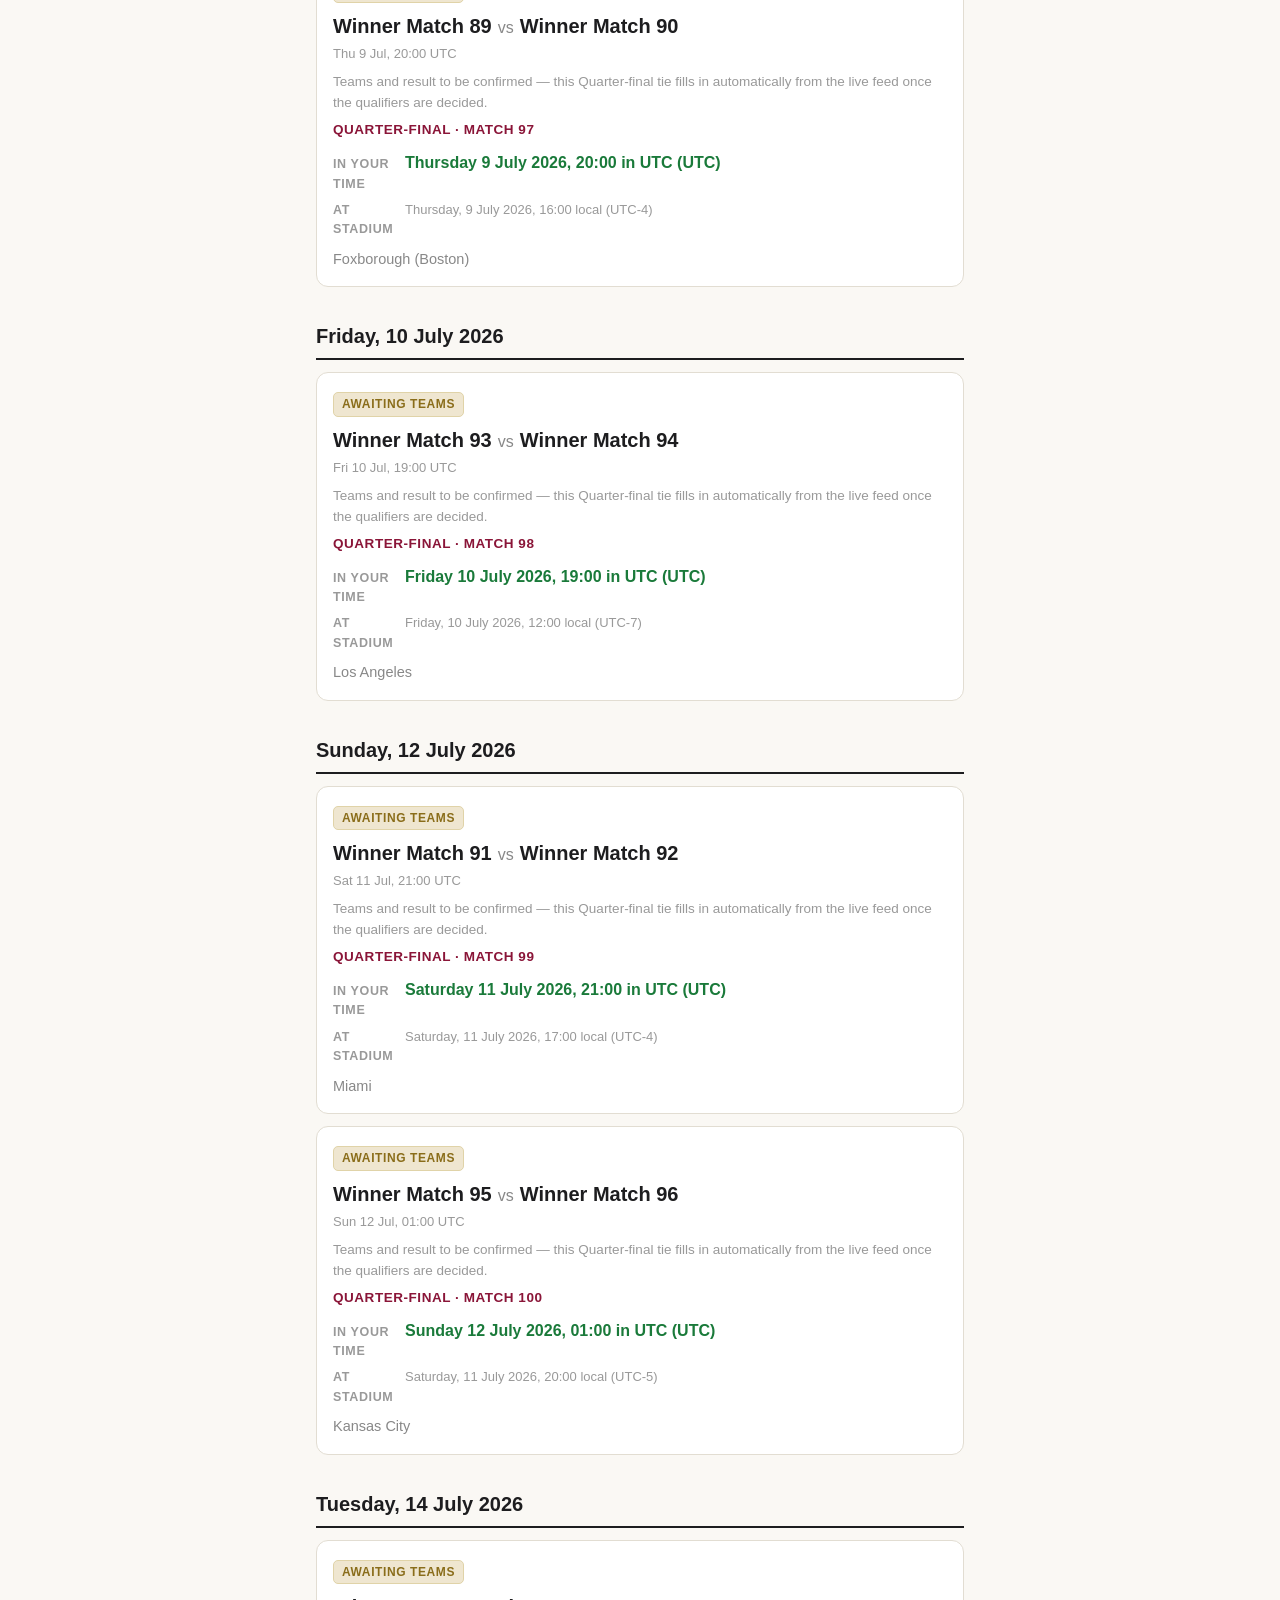
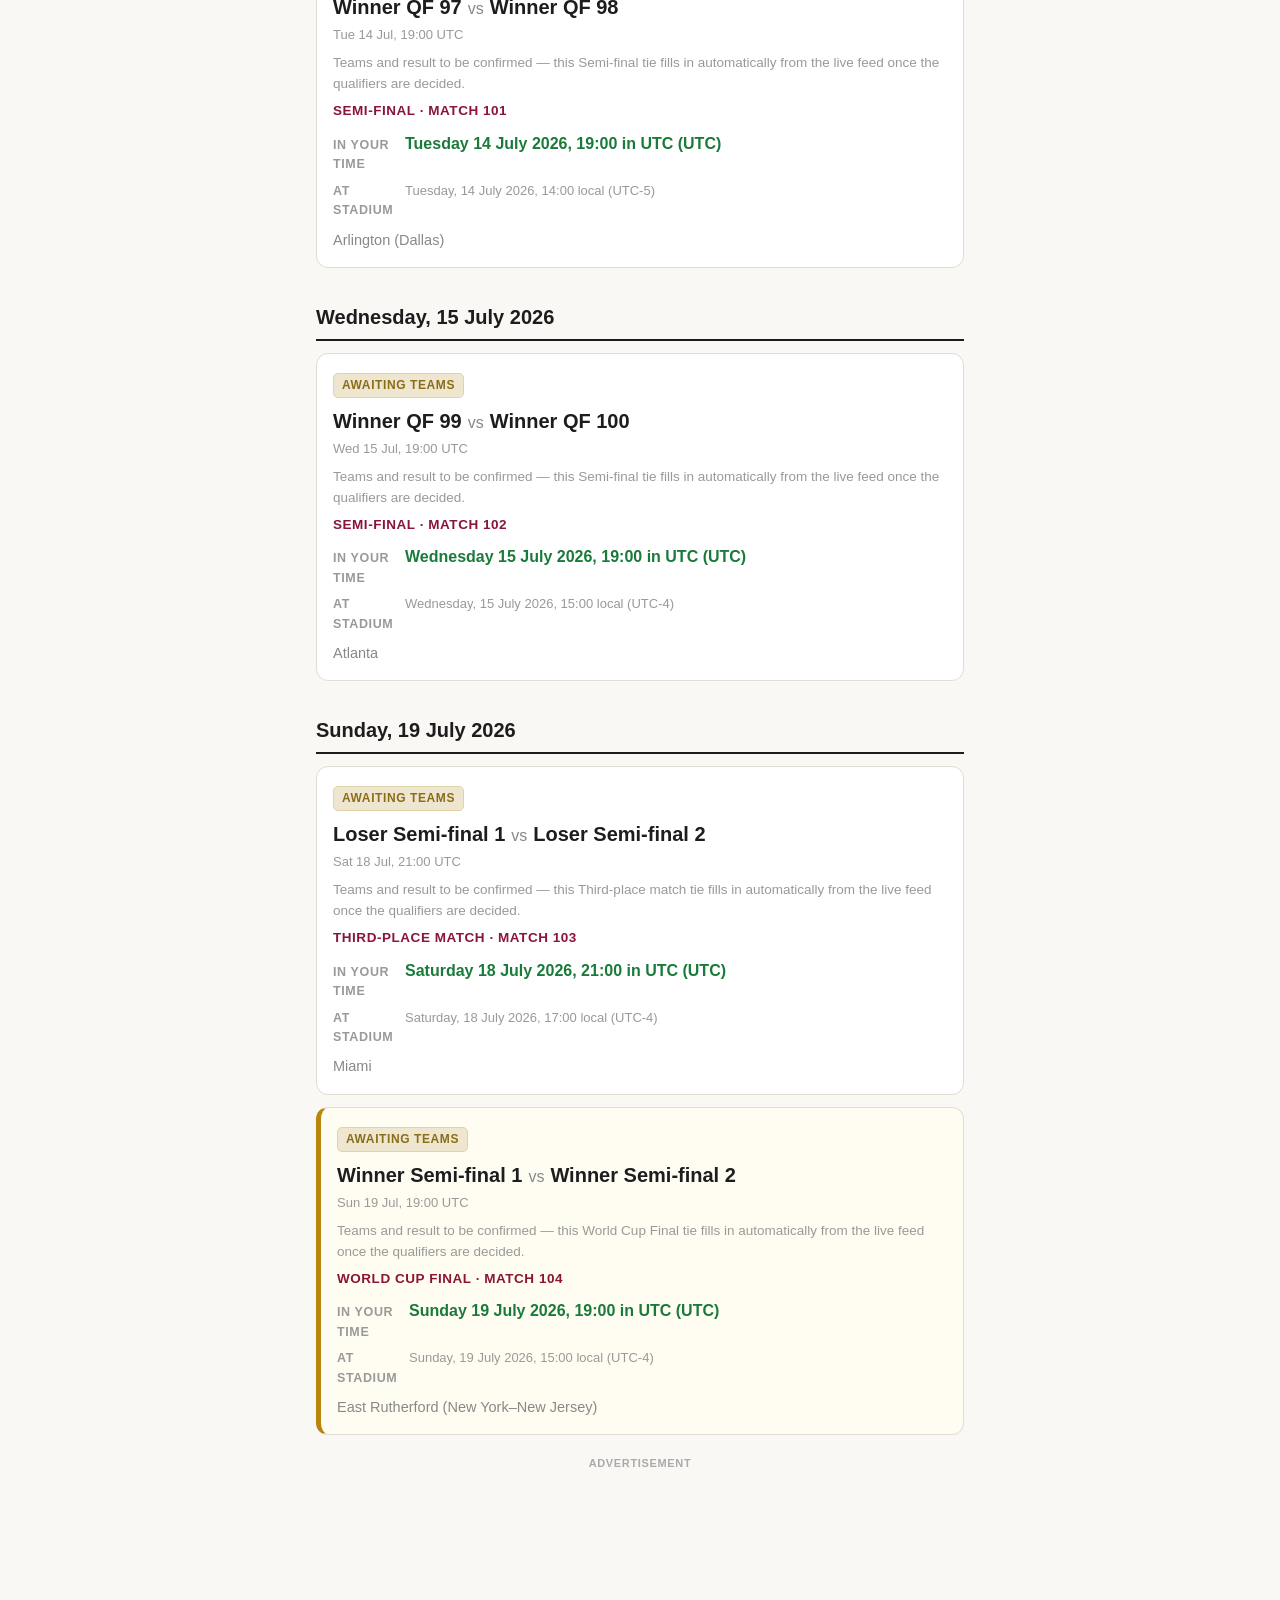
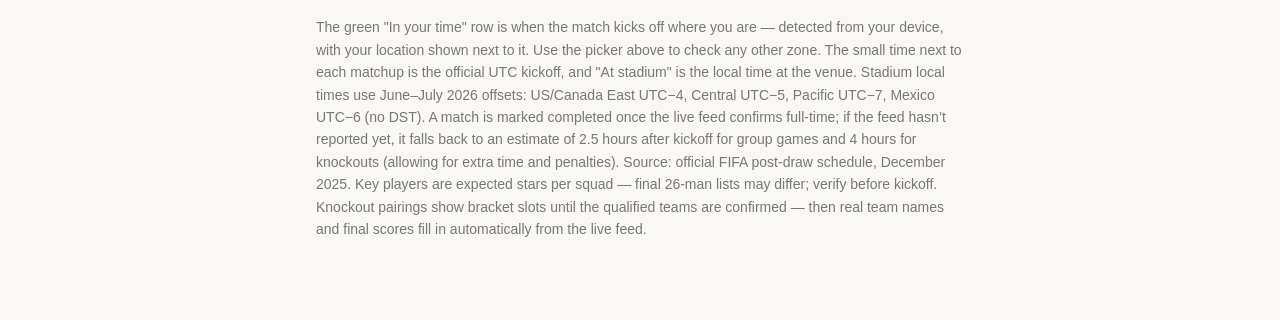
==== commit 2442482c: "fifa: knockout-stage correctness fixes (feed state, ts tolerance, escaping)" ====
--- a/fifa.html
+++ b/fifa.html
@@ -1808,10 +1808,17 @@
       // (still showing bracket placeholders) match on their unique kickoff instant.
       function apiState(m) {
         if (!STATE) return null;
+        // Match on the RESOLVED teams, not m.a/m.b — a knockout's schedule
+        // entry keeps its bracket placeholders ("Group A winners") even after
+        // the feed fills in the real teams, so keying on m.a/m.b would miss and
+        // wrongly fall through to the time-window fallback (a finished game
+        // would keep showing LIVE for hours). teamsFor(m) is the feed-resolved
+        // pairing; for group games it's just {m.a, m.b}.
+        const t = teamsFor(m);
         return (
-          STATE[scoreKey(m.a, m.b)] ||
-          STATE[scoreKey(m.b, m.a)] ||
-          attributeState(m, STATE_TS[kickoffUTC(m).getTime()]) ||
+          STATE[scoreKey(t.a, t.b)] ||
+          STATE[scoreKey(t.b, t.a)] ||
+          attributeState(t, STATE_TS[kickoffUTC(m).getTime()]) ||
           null
         );
       }
@@ -1931,9 +1938,12 @@
       }
       function scoreFor(m) {
         if (!SCORES || SCORES === "error") return null;
+        // Resolved teams, same reasoning as apiState (for group games this is
+        // just {m.a, m.b}). Callers still re-attribute via attributeScore.
+        const t = teamsFor(m);
         return (
-          SCORES[scoreKey(m.a, m.b)] ||
-          SCORES[scoreKey(m.b, m.a)] ||
+          SCORES[scoreKey(t.a, t.b)] ||
+          SCORES[scoreKey(t.b, t.a)] ||
           SCORES_TS[kickoffUTC(m).getTime()] ||
           null
         );
@@ -2059,8 +2069,30 @@
         const t = Date.parse(s);
         return isNaN(t) ? null : t;
       }
+      // Knockout kickoff times in our schedule come from the post-draw
+      // provisional schedule; the feed's exact instant can differ by a few
+      // minutes if FIFA nudged a time. Prefer an exact timestamp match, but
+      // fall back to the nearest feed entry within a tolerance window — only
+      // when it's unambiguous (exactly one candidate in the window), so we
+      // never risk pinning a different tie's teams onto this slot.
+      const KO_TS_TOLERANCE_MS = 20 * 60 * 1000;
       function koInfo(m) {
-        return KO[kickoffUTC(m).getTime()] || null;
+        const target = kickoffUTC(m).getTime();
+        if (KO[target]) return KO[target];
+        let best = null,
+          bestDelta = Infinity,
+          candidates = 0;
+        for (const k in KO) {
+          const delta = Math.abs(Number(k) - target);
+          if (delta <= KO_TS_TOLERANCE_MS) {
+            candidates++;
+            if (delta < bestDelta) {
+              bestDelta = delta;
+              best = KO[k];
+            }
+          }
+        }
+        return candidates === 1 ? best : null;
       }
       // Display teams for a match: real names once a knockout tie is resolved,
       // bracket slots otherwise.
@@ -2074,8 +2106,12 @@
           pb = PLAYERS[b];
         if (!pa && !pb) return "";
         let inner = "";
-        if (pa) inner += "<div><b>" + a + ":</b> " + pa.join(", ") + "</div>";
-        if (pb) inner += "<div><b>" + b + ":</b> " + pb.join(", ") + "</div>";
+        if (pa)
+          inner +=
+            "<div><b>" + esc(a) + ":</b> " + esc(pa.join(", ")) + "</div>";
+        if (pb)
+          inner +=
+            "<div><b>" + esc(b) + ":</b> " + esc(pb.join(", ")) + "</div>";
         return (
           '<details class="players"><summary>Key players</summary><div class="psquad">' +
           inner +
@@ -2128,8 +2164,13 @@
         const ko = isKnockout(m) ? koInfo(m) : null;
         let scoreLine = "";
         if (pendingKO) {
+          // Use the actual round name ("Round of 32", "Quarter-final", …) so
+          // the copy isn't wrong on later rounds.
+          const roundName = esc(m.s.split(" · ")[0]);
           scoreLine =
-            '<div class="scorenote muted">Teams and result to be confirmed — this Round of 32 slot fills in automatically from the live feed once the qualifiers are decided.</div>';
+            '<div class="scorenote muted">Teams and result to be confirmed — this ' +
+            roundName +
+            " tie fills in automatically from the live feed once the qualifiers are decided.</div>";
         }
         if (st === "done") {
           // Knockout: koInfo() already keys ko.a/ko.b to t.a/t.b, so its sa/sb
@@ -2233,9 +2274,9 @@
         card.innerHTML =
           tag +
           '<div class="teams">' +
-          t.a +
+          esc(t.a) +
           '<span class="vs">vs</span>' +
-          t.b +
+          esc(t.b) +
           '<span class="official-time">' +
           officialTimeStr(m) +
           "</span>" +
@@ -2635,7 +2676,7 @@
           }
           tr.innerHTML =
             '<td class="st-team">' +
-            r.team +
+            esc(r.team) +
             chip +
             "</td><td>" +
             r.p +
@@ -2696,9 +2737,9 @@
             "<td>" +
             (i + 1) +
             '</td><td class="st-team">' +
-            r.team +
+            esc(r.team) +
             "</td><td>" +
-            r.group.replace("Group ", "") +
+            esc(r.group.replace("Group ", "")) +
             "</td><td>" +
             r.p +
             "</td><td>" +
@@ -2935,6 +2976,12 @@
       // ESPN status state ("pre" | "in" | "post") → our feed states.
       function espnState(ev) {
         const t = (ev && ev.status && ev.status.type) || {};
+        // Postponed / cancelled / abandoned / suspended: don't call it "done"
+        // just because ESPN files it under a post-ish state — fall back to the
+        // time window (which will leave it upcoming) rather than showing a
+        // phantom FULL TIME with no score.
+        const label = ((t.name || "") + " " + (t.description || "")).toLowerCase();
+        if (/postpon|cancel|abandon|suspend|delay|await/.test(label)) return null;
         if (t.state === "post" || t.completed === true) return "done";
         if (t.state === "in") return "live";
         return null; // "pre"/unknown → let the time window decide
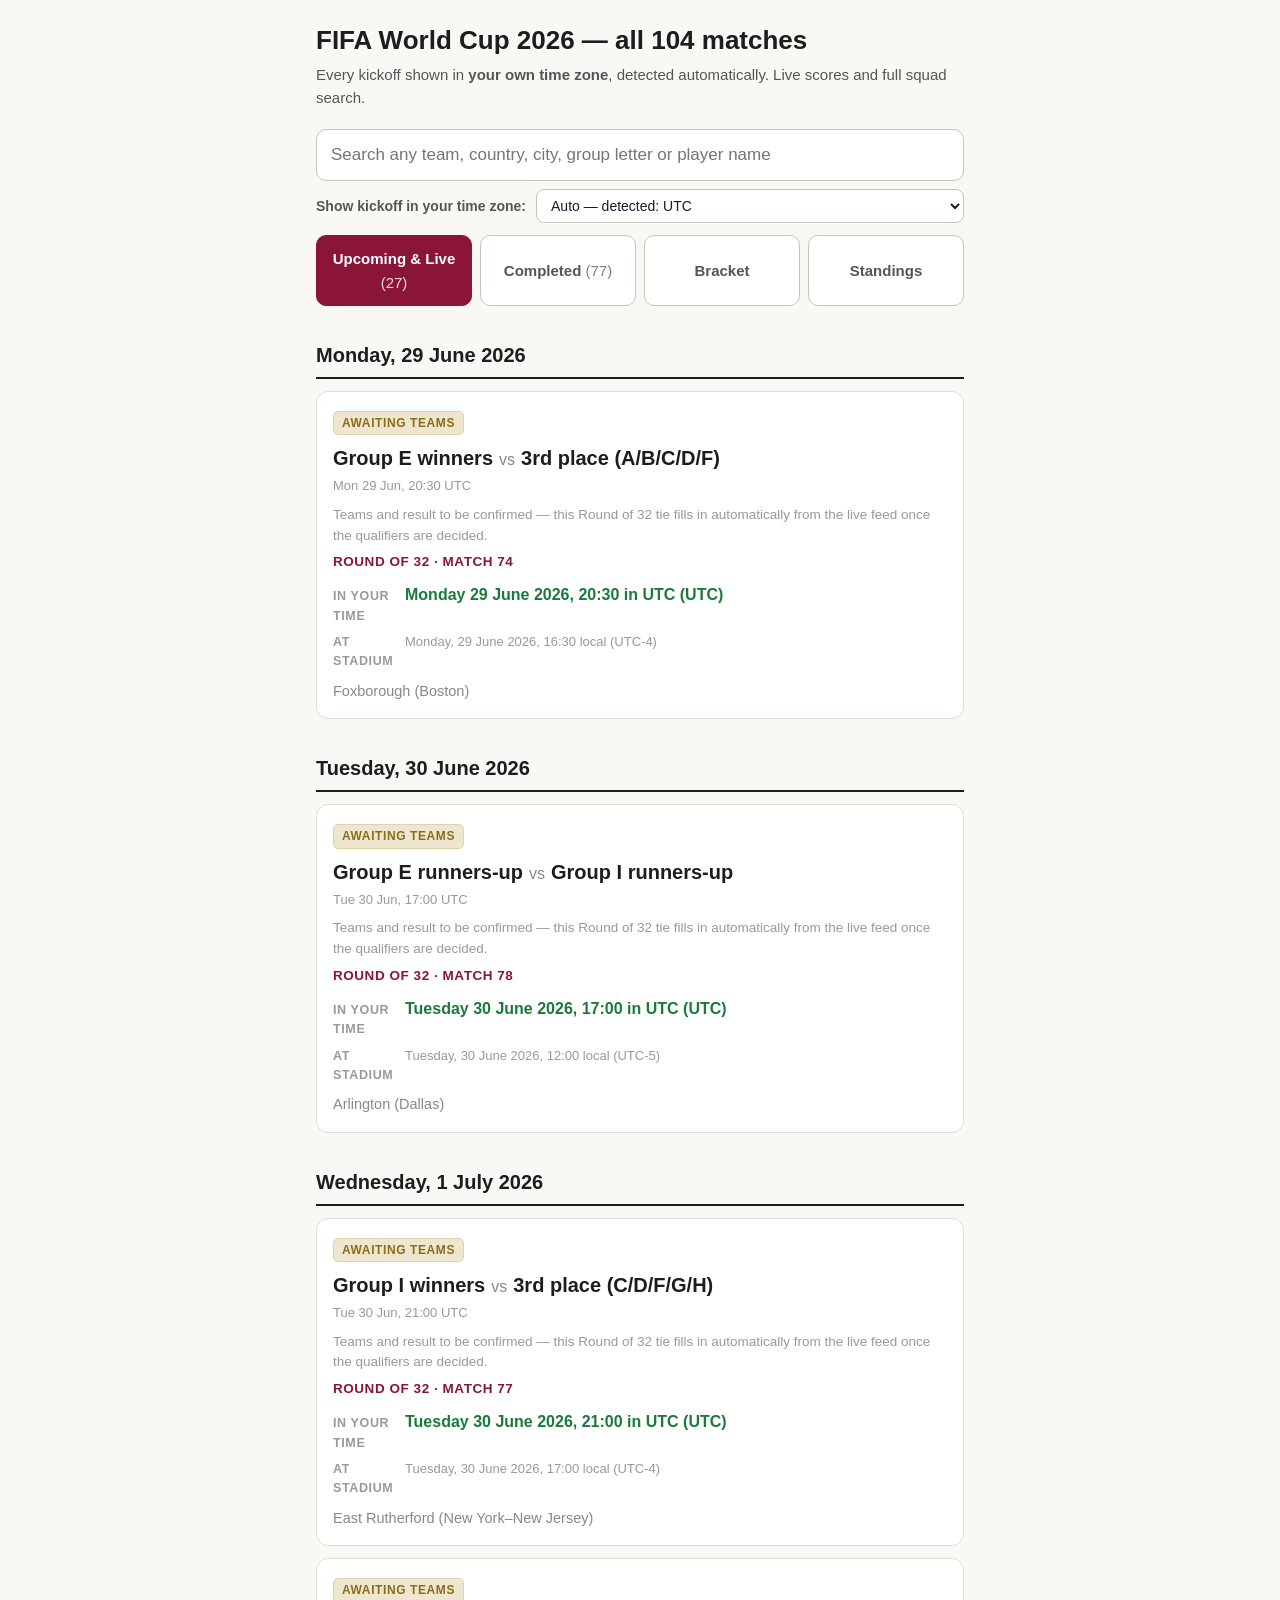
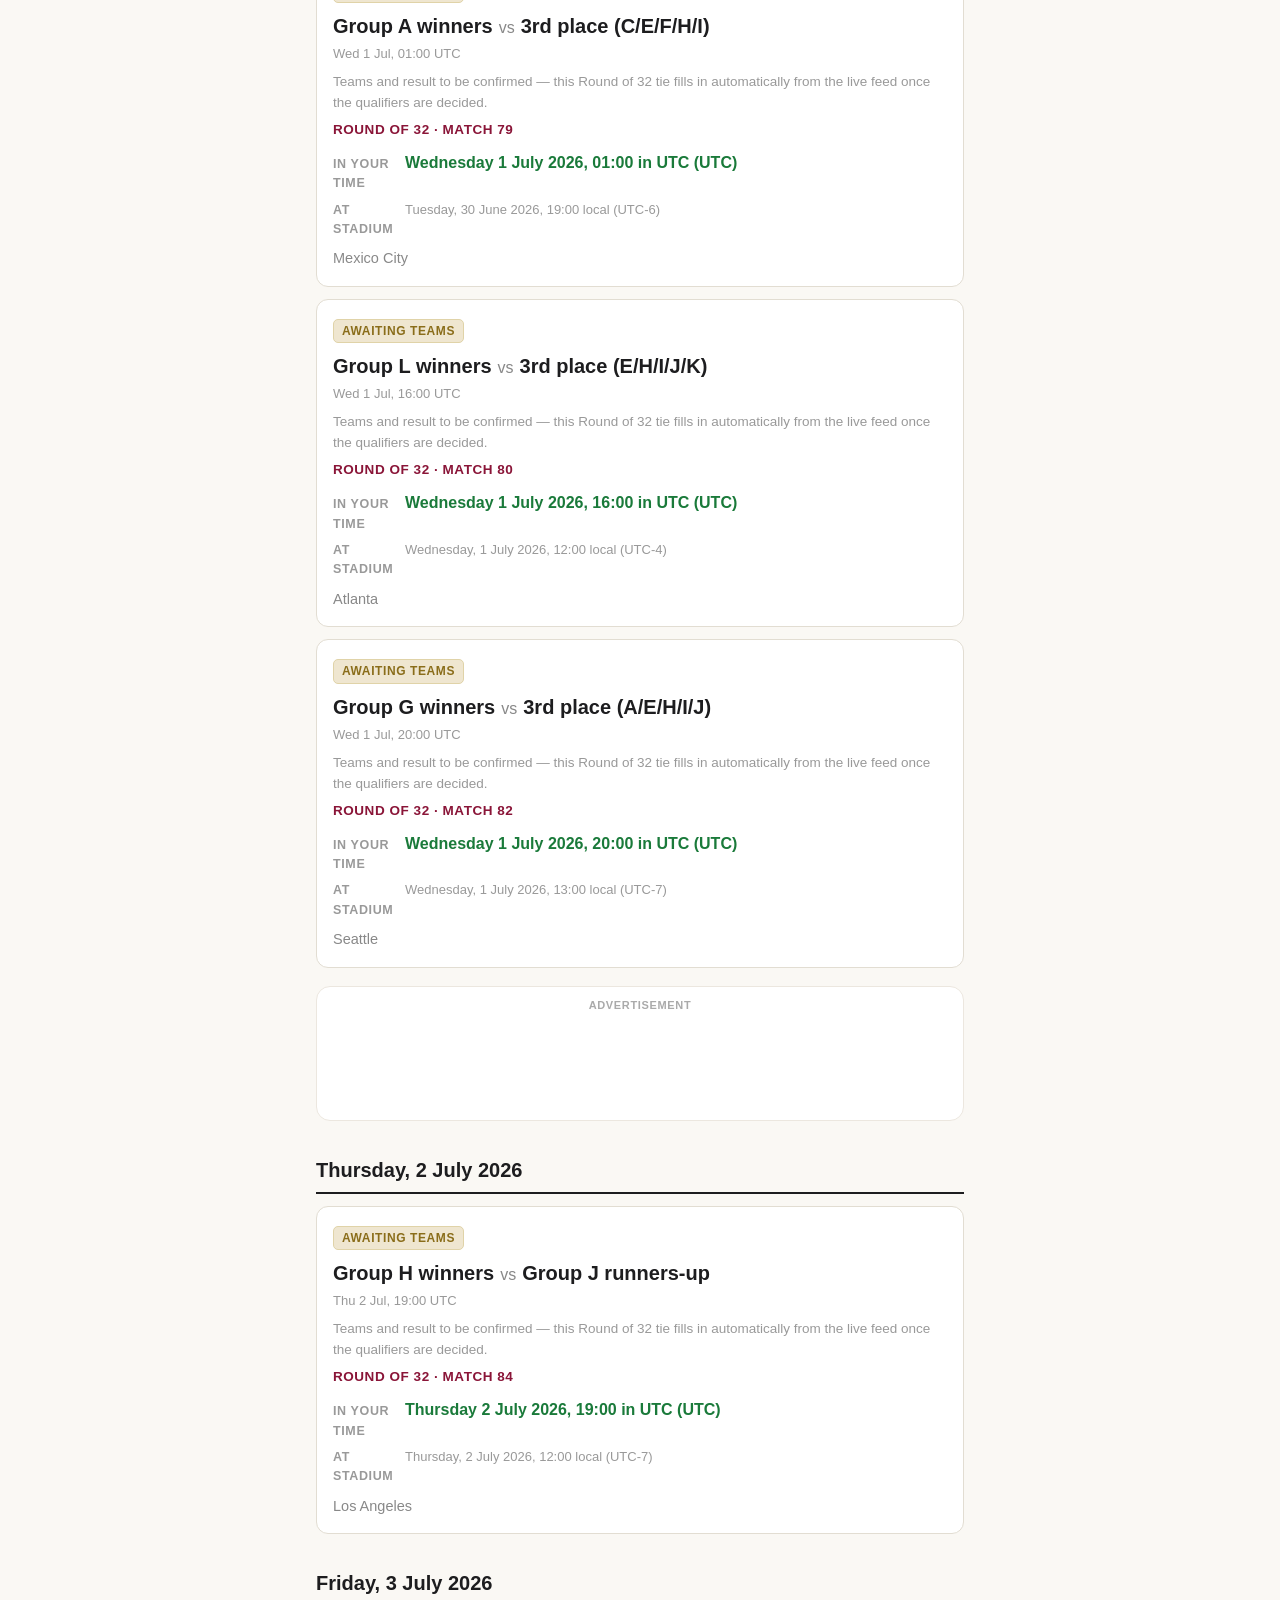
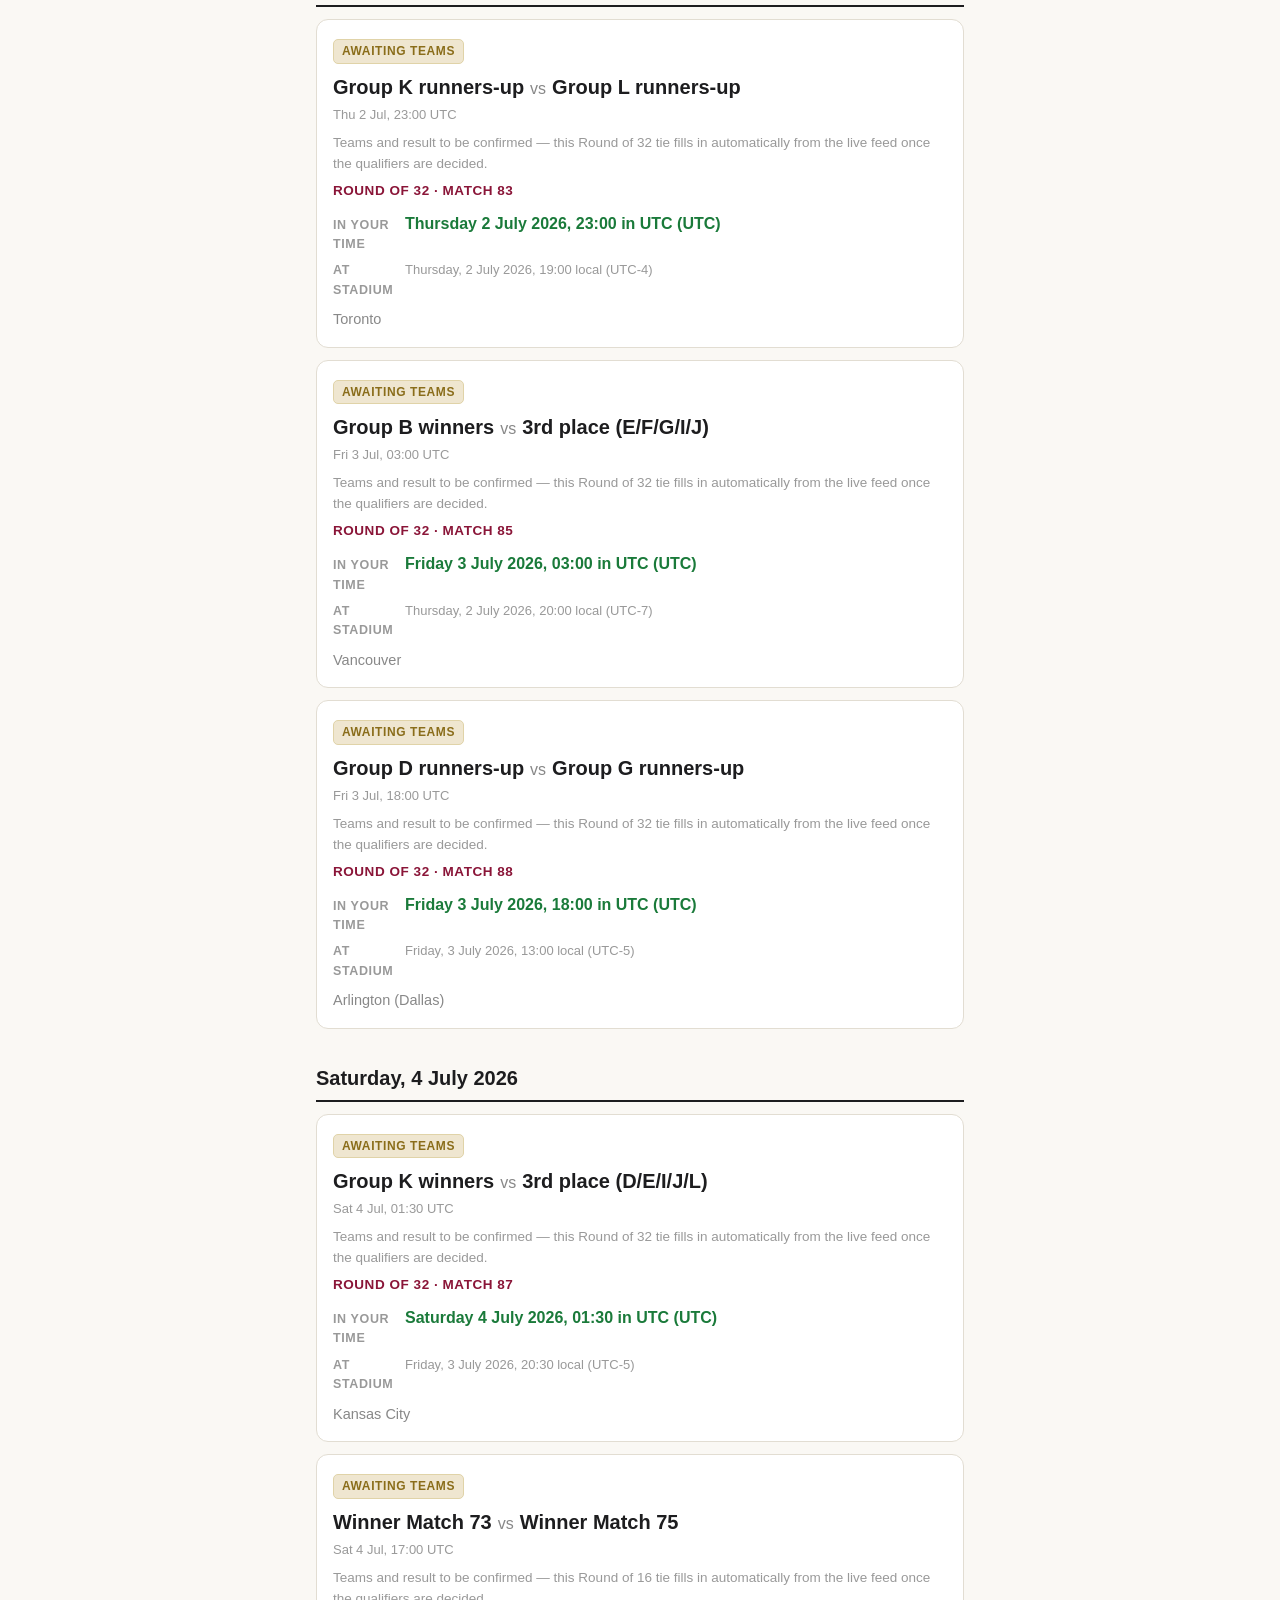
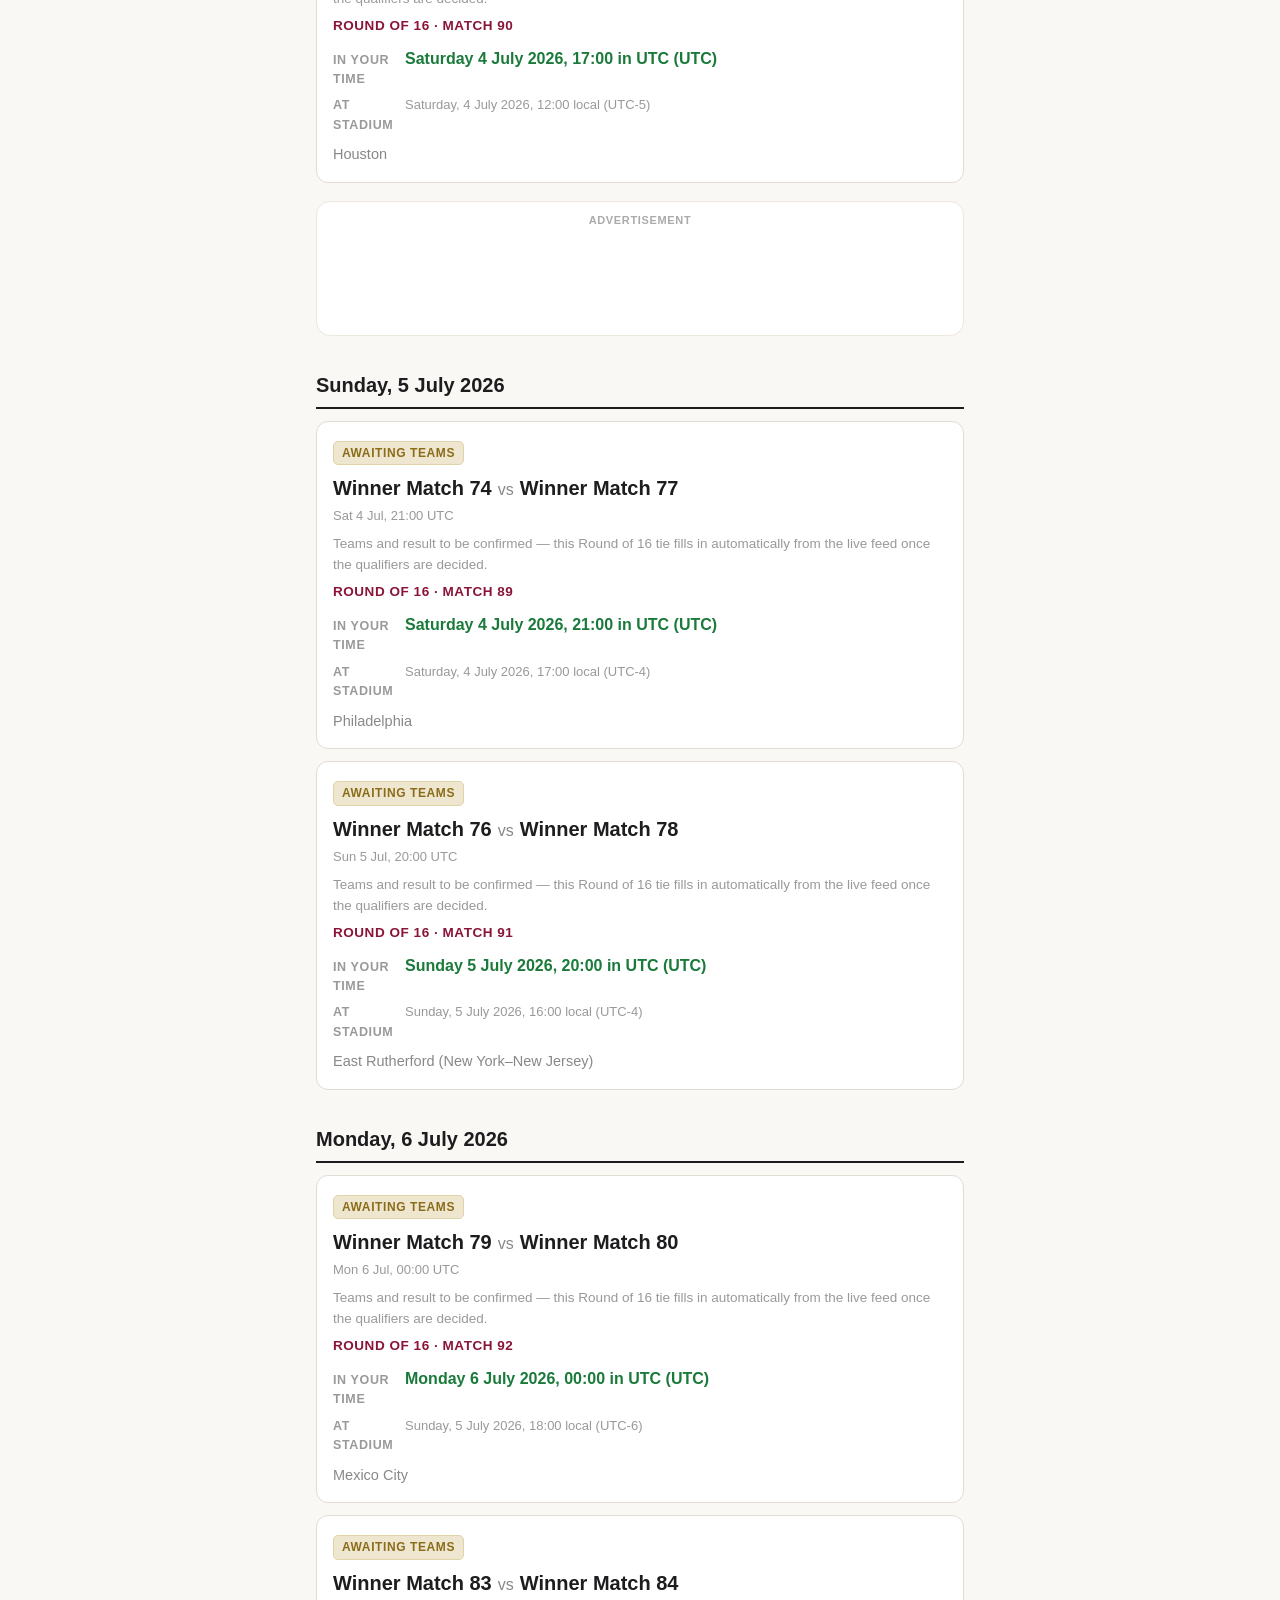
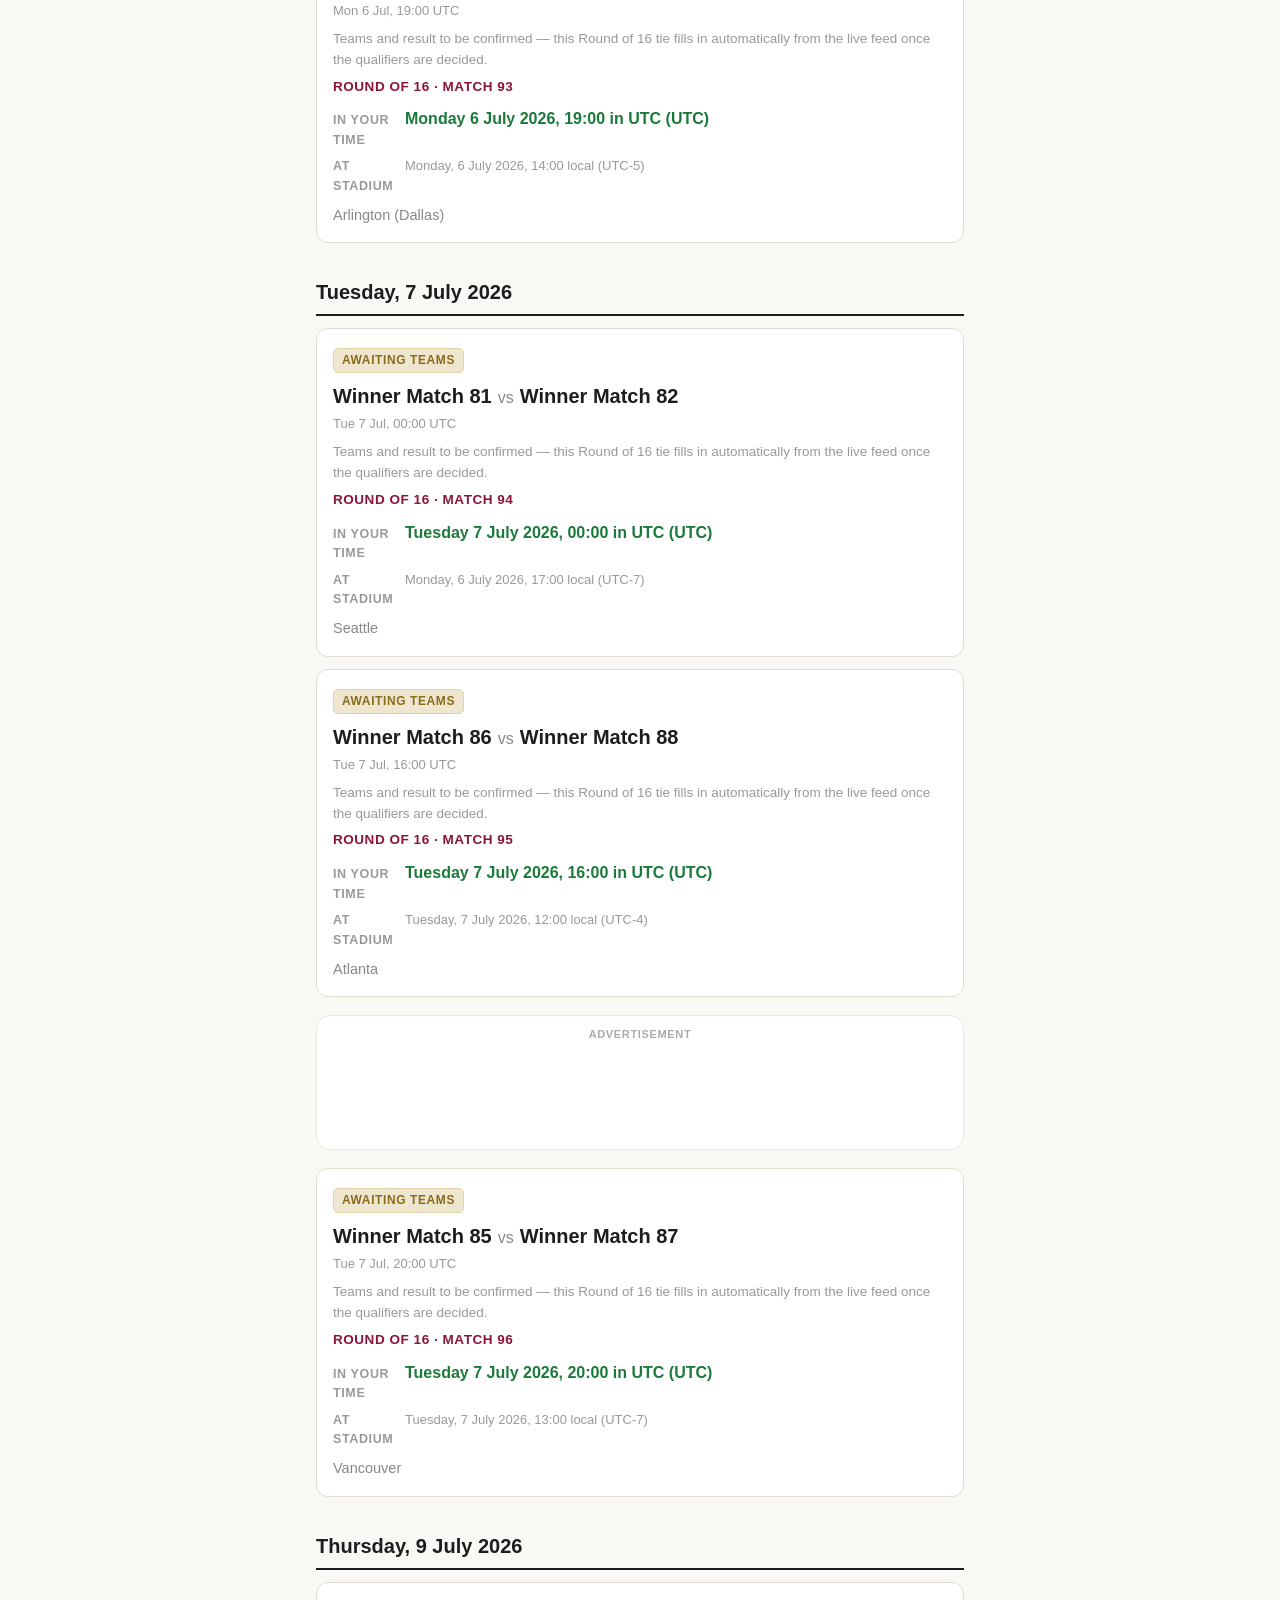
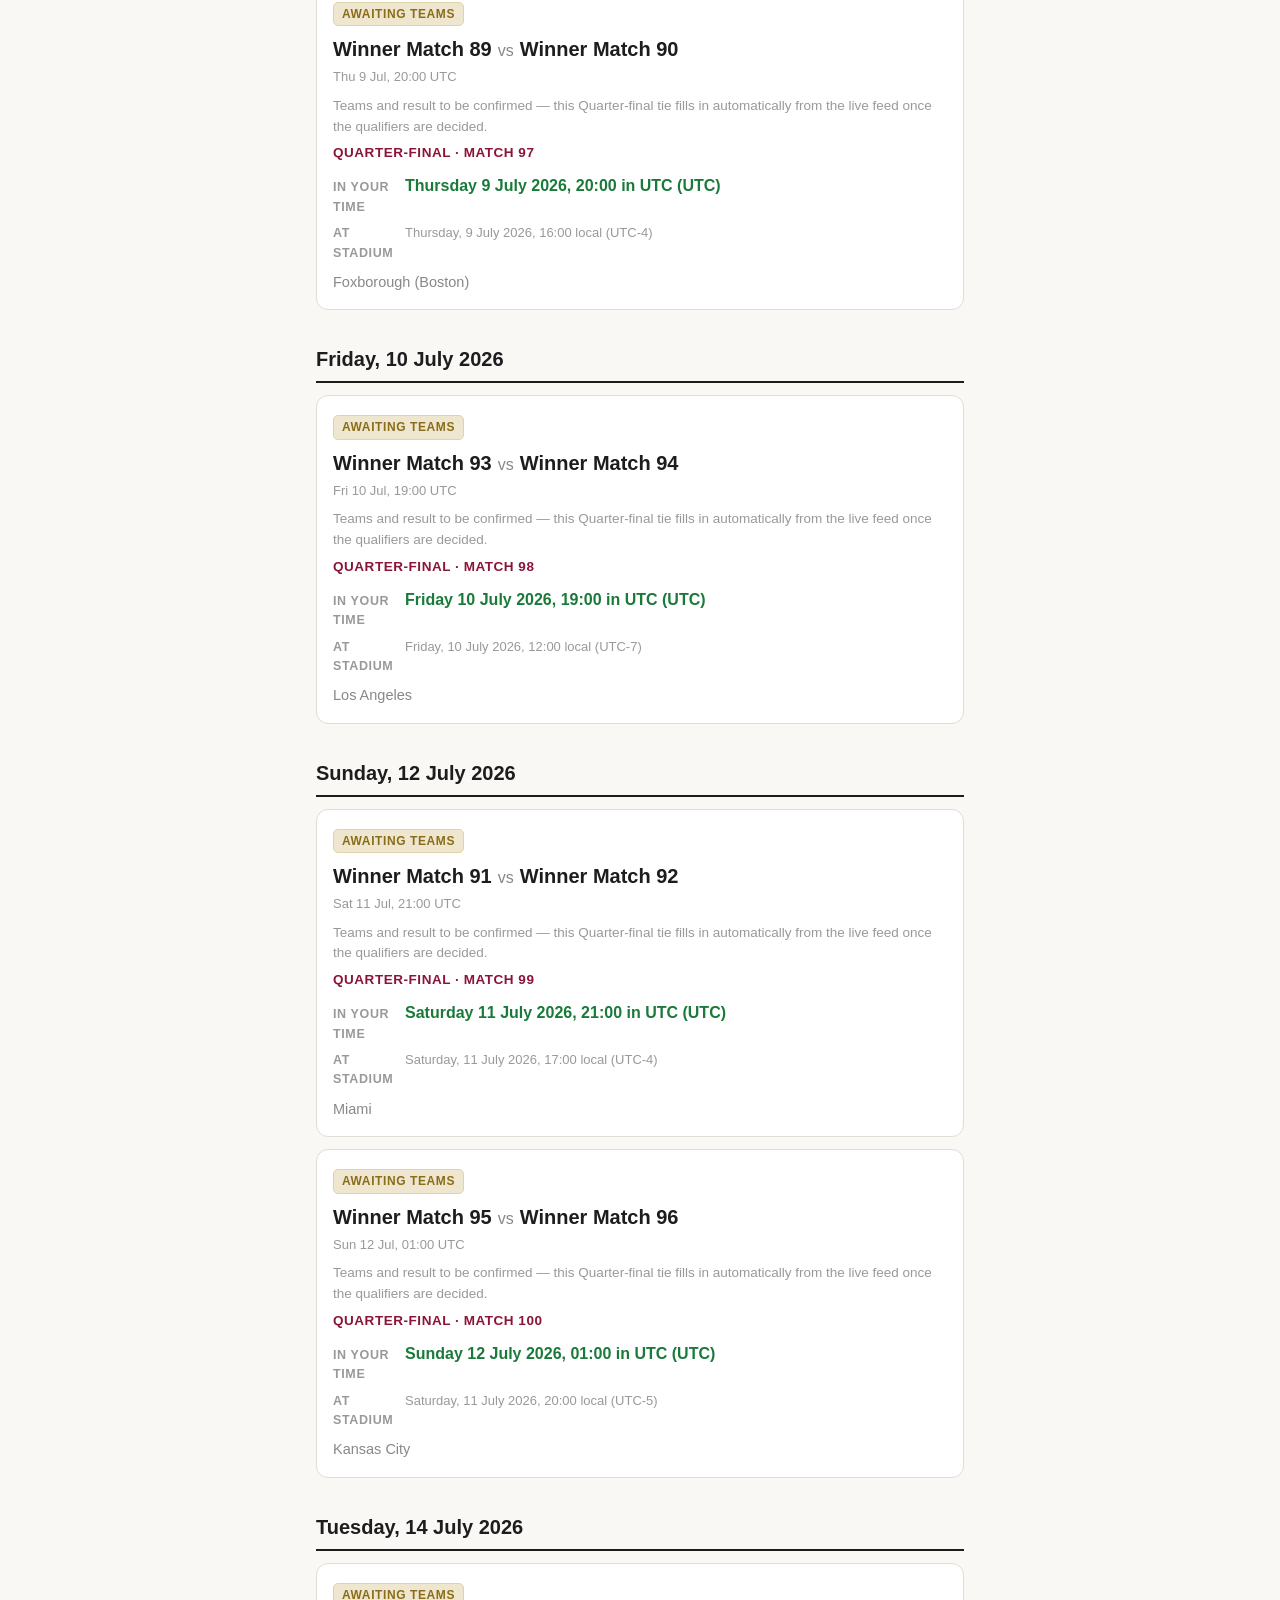
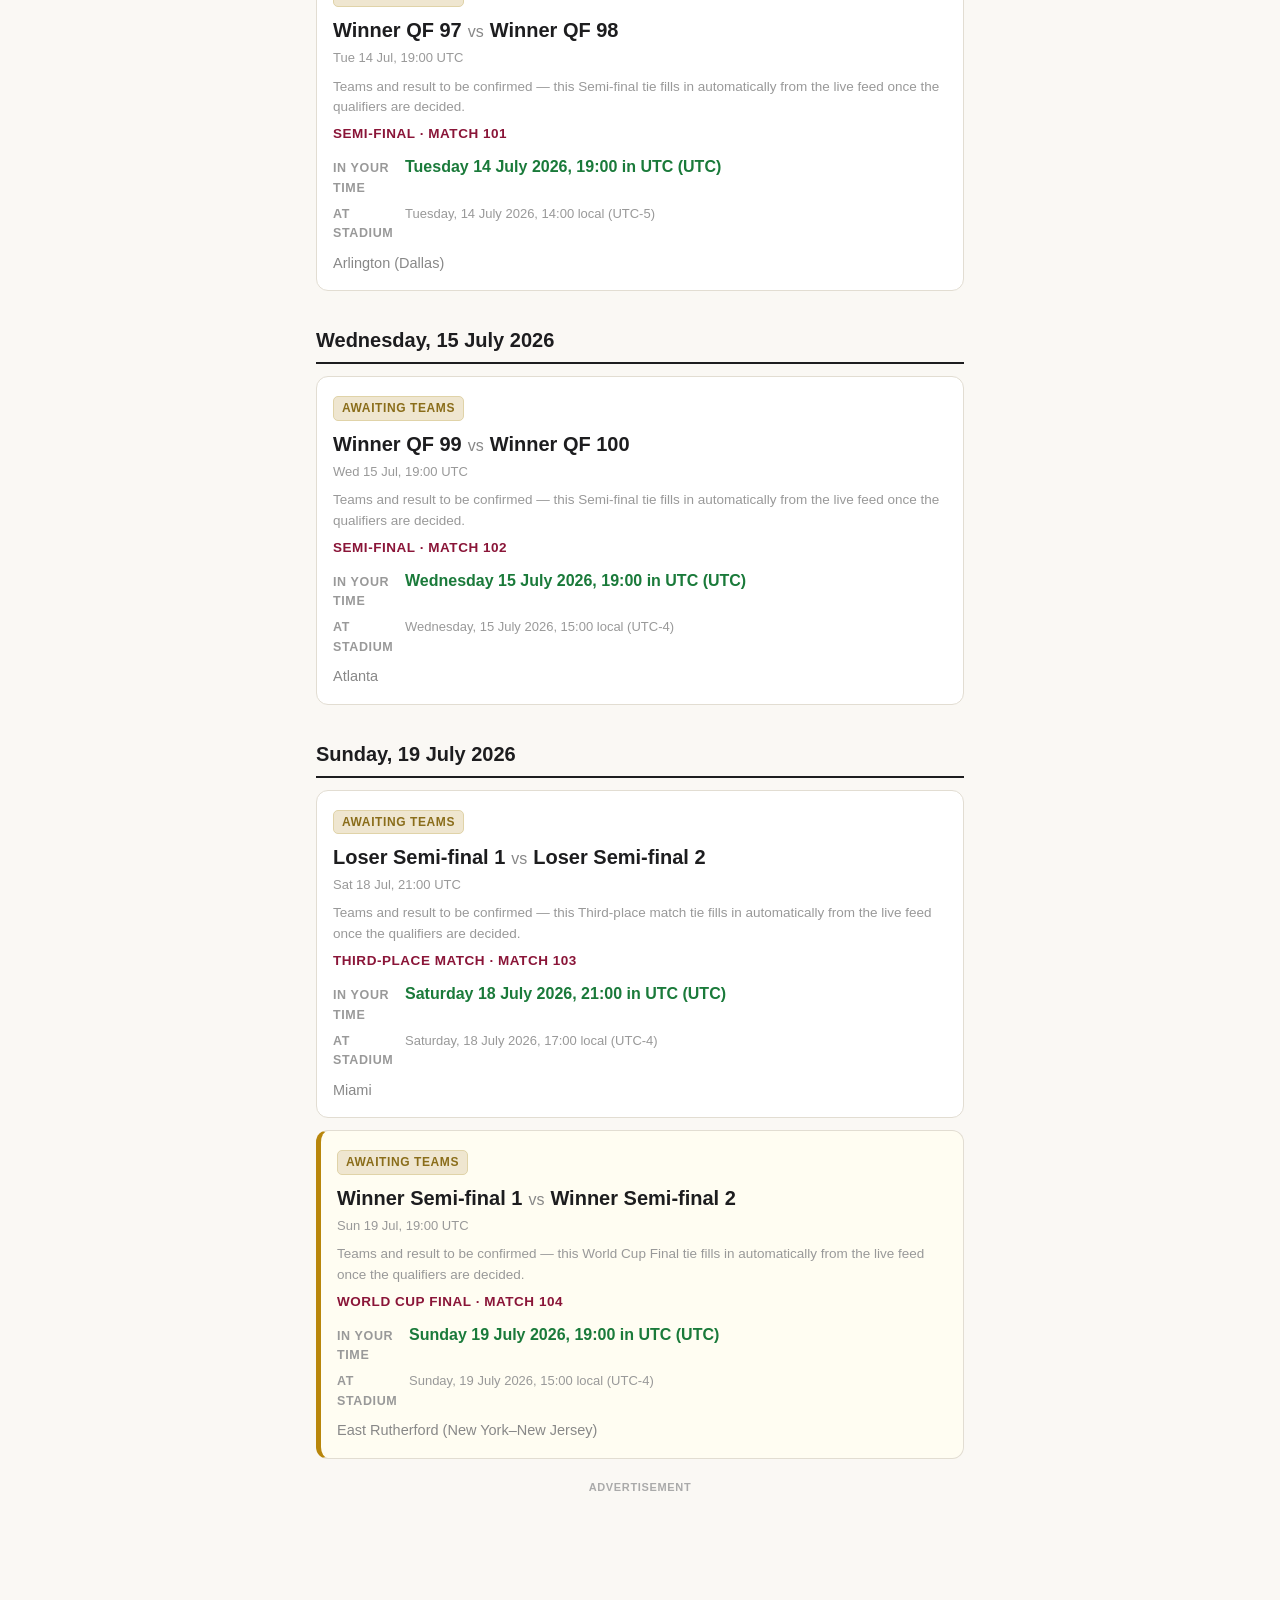
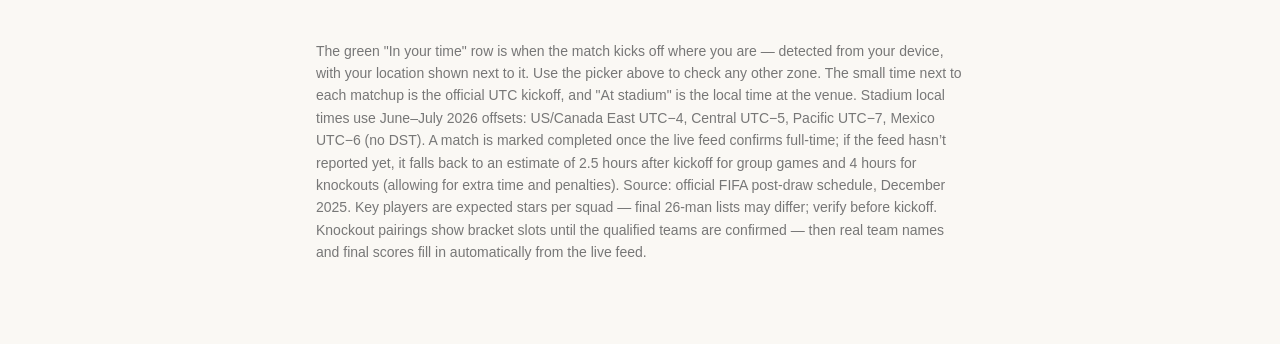
==== commit 6d0c8066: "fifa: add knockout Bracket tab (R32 → Final, live-resolved)" ====
--- a/fifa.html
+++ b/fifa.html
@@ -282,6 +282,121 @@
         color: #b8860b;
       }
 
+      /* ---- Knockout bracket ---- */
+      .bracket {
+        display: flex;
+        flex-direction: column;
+        gap: 26px;
+      }
+      .bround-head {
+        font-size: 15px;
+        font-weight: 800;
+        letter-spacing: 0.04em;
+        text-transform: uppercase;
+        color: #8a1538;
+        margin: 0 0 12px;
+        padding-bottom: 6px;
+        border-bottom: 2px solid #ecdff0;
+      }
+      .bgrid {
+        display: grid;
+        grid-template-columns: repeat(auto-fill, minmax(230px, 1fr));
+        gap: 12px;
+      }
+      .bcell {
+        border: 1px solid #e2ddd2;
+        border-left: 4px solid #d8cfc0;
+        border-radius: 10px;
+        background: #fff;
+        padding: 10px 12px;
+      }
+      .bcell.live {
+        border-left-color: #1a7a3a;
+        box-shadow: 0 0 0 1px rgba(26, 122, 58, 0.25);
+      }
+      .bcell.done {
+        border-left-color: #b8860b;
+        background: #fffdf7;
+      }
+      .bteam {
+        display: flex;
+        align-items: baseline;
+        justify-content: space-between;
+        gap: 10px;
+        padding: 3px 0;
+      }
+      .bteam .bname {
+        font-size: 15px;
+        font-weight: 600;
+        color: #1d1d1f;
+        overflow: hidden;
+        text-overflow: ellipsis;
+        white-space: nowrap;
+      }
+      .bteam.win .bname {
+        font-weight: 800;
+      }
+      .bteam.ph .bname {
+        font-weight: 500;
+        font-style: italic;
+        color: #9b93a0;
+      }
+      .bcell.done .bteam:not(.win):not(.ph) .bname {
+        color: #a49a8c;
+      }
+      .bteam .bscore {
+        font-size: 15px;
+        font-weight: 800;
+        color: #1d1d1f;
+        font-variant-numeric: tabular-nums;
+        flex: 0 0 auto;
+      }
+      .bcell.live .bteam .bscore {
+        color: #1a7a3a;
+      }
+      .bteam .bpen {
+        font-size: 11px;
+        font-weight: 700;
+        color: #8a1538;
+        margin-left: 3px;
+      }
+      .bteam .bpen::before {
+        content: "(";
+      }
+      .bteam .bpen::after {
+        content: ")";
+      }
+      .bfoot {
+        display: flex;
+        align-items: center;
+        justify-content: space-between;
+        gap: 8px;
+        margin-top: 6px;
+        padding-top: 6px;
+        border-top: 1px solid #f0ede5;
+      }
+      .bno {
+        font-size: 11px;
+        font-weight: 700;
+        color: #b3ab9e;
+      }
+      .bstat {
+        font-size: 11.5px;
+        font-weight: 700;
+        color: #8a7d68;
+        letter-spacing: 0.02em;
+      }
+      .bstat.blive {
+        color: #1a7a3a;
+        letter-spacing: 0.03em;
+      }
+      @media (prefers-reduced-motion: no-preference) {
+        .bstat.blive {
+          animation: livepulse 2s ease-in-out infinite;
+          border-radius: 4px;
+        }
+      }
+
       .card {
         background: #fff;
         border: 1px solid #e2ddd2;
@@ -593,6 +708,15 @@
           aria-selected="false"
         >
           Completed <span class="count" id="count-done"></span>
+        </button>
+        <button
+          class="tab"
+          id="tab-bracket"
+          type="button"
+          role="tab"
+          aria-selected="false"
+        >
+          Bracket
         </button>
         <button
           class="tab"
@@ -1872,6 +1996,7 @@
       const searchEl = document.getElementById("search");
       const tabActiveBtn = document.getElementById("tab-active");
       const tabDoneBtn = document.getElementById("tab-done");
+      const tabBracketBtn = document.getElementById("tab-bracket");
       const tabStandingsBtn = document.getElementById("tab-standings");
       const countActive = document.getElementById("count-active");
       const countDone = document.getElementById("count-done");
@@ -2470,14 +2595,17 @@
         currentTab = tab;
         tabActiveBtn.classList.toggle("active", tab === "active");
         tabDoneBtn.classList.toggle("active", tab === "done");
+        tabBracketBtn.classList.toggle("active", tab === "bracket");
         tabStandingsBtn.classList.toggle("active", tab === "standings");
         tabActiveBtn.setAttribute("aria-selected", tab === "active");
         tabDoneBtn.setAttribute("aria-selected", tab === "done");
+        tabBracketBtn.setAttribute("aria-selected", tab === "bracket");
         tabStandingsBtn.setAttribute("aria-selected", tab === "standings");
         render();
       }
       tabActiveBtn.addEventListener("click", () => setTab("active"));
       tabDoneBtn.addEventListener("click", () => setTab("done"));
+      tabBracketBtn.addEventListener("click", () => setTab("bracket"));
       tabStandingsBtn.addEventListener("click", () => setTab("standings"));
 
       // Timezone picker — auto-detect by default, any IANA zone on demand
@@ -2761,6 +2889,130 @@
         return wrap;
       }
 
+      // ---- Knockout bracket ----
+      // Rounds in order; each pulls its fixtures from M by the stage prefix.
+      const BRACKET_ROUNDS = [
+        { key: "Round of 32", label: "Round of 32" },
+        { key: "Round of 16", label: "Round of 16" },
+        { key: "Quarter-final", label: "Quarter-finals" },
+        { key: "Semi-final", label: "Semi-finals" },
+        { key: "Third-place", label: "Third-place play-off" },
+        { key: "World Cup Final", label: "Final" },
+      ];
+      function bracketMatchNo(m) {
+        const mm = /Match (\d+)/.exec(m.s);
+        return mm ? parseInt(mm[1], 10) : 0;
+      }
+      // One tie in the bracket: two team rows (resolved or bracket-slot), the
+      // live/final score, a shootout tally when relevant, and a status line.
+      function buildBracketCell(m, now) {
+        const t = teamsFor(m);
+        const st = status(m, now);
+        const mt = metaFor(m);
+        const aPh = PLACEHOLDER_RE.test(t.a);
+        const bPh = PLACEHOLDER_RE.test(t.b);
+        let sa = null,
+          sb = null,
+          shA = null,
+          shB = null;
+        if (st === "done") {
+          const ko = koInfo(m);
+          if (ko && ko.sa != null && ko.sb != null) {
+            sa = ko.sa;
+            sb = ko.sb;
+          }
+          if (mt) {
+            shA = mt.aShootout;
+            shB = mt.bShootout;
+          }
+        } else if (st === "live" && mt && mt.aScore != null && mt.bScore != null) {
+          sa = mt.aScore;
+          sb = mt.bScore;
+        }
+        const haveScore = sa != null && sb != null;
+        const pens = shA != null && shB != null;
+        let winA = false,
+          winB = false;
+        if (st === "done" && haveScore) {
+          if (sa > sb) winA = true;
+          else if (sb > sa) winB = true;
+          else if (pens) {
+            winA = shA > shB;
+            winB = shB > shA;
+          }
+        }
+        function side(name, ph, score, sh, win) {
+          return (
+            '<div class="bteam' +
+            (win ? " win" : "") +
+            (ph ? " ph" : "") +
+            '"><span class="bname">' +
+            esc(name) +
+            '</span><span class="bscore">' +
+            (score != null ? score : "") +
+            (sh != null ? '<span class="bpen">' + sh + "</span>" : "") +
+            "</span></div>"
+          );
+        }
+        let statusLbl;
+        if (st === "live")
+          statusLbl =
+            '<span class="bstat blive">● LIVE' +
+            (mt && mt.detail ? " " + esc(mt.detail) : "") +
+            "</span>";
+        else if (st === "done")
+          statusLbl =
+            '<span class="bstat">FT' +
+            (haveScore && sa === sb && pens ? " · pens" : "") +
+            "</span>";
+        else if (isKnockout(m) && !teamsResolved(m) && now >= kickoffUTC(m))
+          statusLbl = '<span class="bstat">awaiting teams</span>';
+        else statusLbl = '<span class="bstat">' + esc(officialTimeStr(m)) + "</span>";
+        const cell = document.createElement("div");
+        cell.className =
+          "bcell" + (st === "live" ? " live" : st === "done" ? " done" : "");
+        cell.innerHTML =
+          side(t.a, aPh, sa, shA, winA) +
+          side(t.b, bPh, sb, shB, winB) +
+          '<div class="bfoot"><span class="bno">#' +
+          bracketMatchNo(m) +
+          "</span>" +
+          statusLbl +
+          "</div>";
+        return cell;
+      }
+      function renderBracket(now) {
+        const note = document.createElement("div");
+        note.className = "sectionhead";
+        note.innerHTML =
+          "Knockout Bracket" +
+          '<button class="refreshbtn" onclick="fetchScores()">↻ Refresh scores</button>' +
+          '<small class="standings-note">The road to the final. Teams and scores fill in live from the feed as each tie is decided; a slot shows its bracket position until then. Kickoff times are UTC. Winners advance to the right.</small>';
+        list.appendChild(note);
+
+        const wrap = document.createElement("div");
+        wrap.className = "bracket";
+        for (const r of BRACKET_ROUNDS) {
+          const ms = M.filter((m) => m.s.indexOf(r.key) === 0).sort(
+            (a, b) => bracketMatchNo(a) - bracketMatchNo(b),
+          );
+          if (!ms.length) continue;
+          const round = document.createElement("section");
+          round.className = "bround";
+          const h = document.createElement("h2");
+          h.className = "bround-head";
+          h.textContent = r.label;
+          round.appendChild(h);
+          const grid = document.createElement("div");
+          grid.className = "bgrid";
+          for (const m of ms) grid.appendChild(buildBracketCell(m, now));
+          round.appendChild(grid);
+          wrap.appendChild(round);
+        }
+        list.appendChild(wrap);
+        empty.hidden = true;
+      }
+
       function renderStandings(q) {
         const standings = computeStandings();
         const complete = groupStageComplete();
@@ -2866,6 +3118,11 @@
 
         if (currentTab === "standings") {
           renderStandings(q);
+          return;
+        }
+
+        if (currentTab === "bracket") {
+          renderBracket(now);
           return;
         }
 
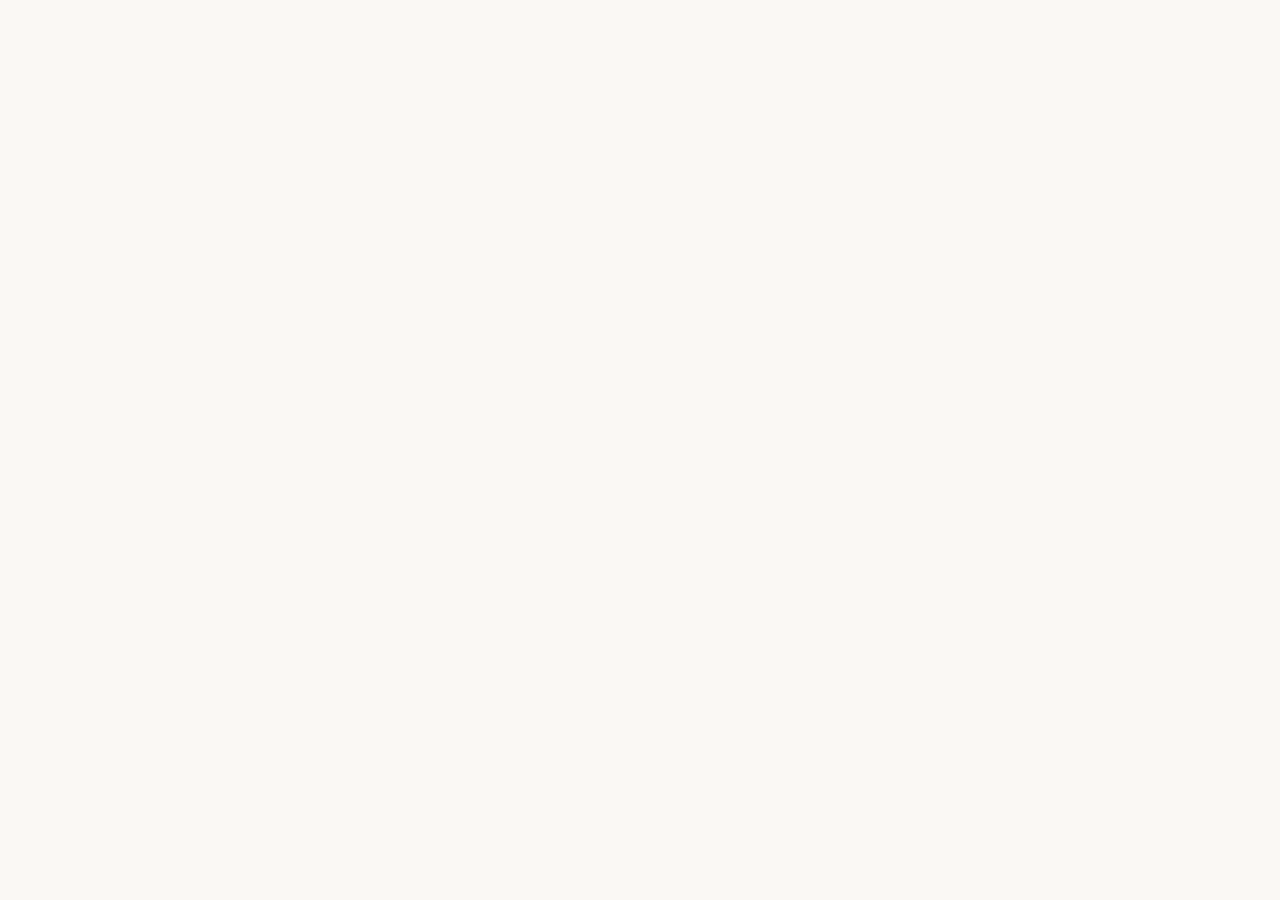
==== commit d9dde493: "fifa: live discoverability + adaptive refresh + mobile tuning" ====
--- a/fifa.html
+++ b/fifa.html
@@ -113,11 +113,12 @@
 
       .tabs {
         display: flex;
+        flex-wrap: wrap;
         gap: 8px;
         margin-bottom: 20px;
       }
       .tab {
-        flex: 1;
+        flex: 1 1 132px;
         font: inherit;
         font-size: 15px;
         font-weight: 700;
@@ -141,6 +142,23 @@
       }
       .tab.active .count {
         opacity: 0.85;
+      }
+      .livedot {
+        display: inline-block;
+        background: #1a7a3a;
+        color: #fff;
+        border-radius: 6px;
+        padding: 1px 6px;
+        margin-left: 2px;
+        font-size: 11px;
+        font-weight: 800;
+        letter-spacing: 0.02em;
+        opacity: 1;
+        vertical-align: baseline;
+      }
+      .tab.active .livedot {
+        background: #fff;
+        color: #1a7a3a;
       }
 
       .dayhead {
@@ -668,7 +686,29 @@
         color: #777;
         line-height: 1.6;
       }
-    </style>
+
+      /* Phone tuning — the page is viewed mostly on phones. */
+      @media (max-width: 480px) {
+        .wrap {
+          padding: 16px 12px 64px;
+        }
+        h1 {
+          font-size: 22px;
+        }
+        .card {
+          padding: 14px;
+        }
+        .teams {
+          font-size: 18px;
+        }
+        .bgrid {
+          grid-template-columns: 1fr;
+        }
+        .tab {
+          font-size: 14px;
+          padding: 10px 8px;
+        }
+      }
   </head>
   <body>
     <div class="wrap">
@@ -3113,7 +3153,16 @@
           (st === "done" ? done : active).push({ m, st });
         }
 
-        countActive.textContent = "(" + active.length + ")";
+        const liveCount = active.filter((x) => x.st === "live").length;
+        countActive.innerHTML =
+          "(" +
+          active.length +
+          ")" +
+          (liveCount
+            ? ' <span class="livedot">' +
+              liveCount +
+              " live</span>"
+            : "");
         countDone.textContent = "(" + done.length + ")";
 
         if (currentTab === "standings") {
@@ -3523,15 +3572,32 @@
         render();
       }
 
-      // Auto-fetch on open
+      // Auto-fetch on open, then re-fetch on an adaptive cadence: poll quickly
+      // while a match is live or about to kick off (so scores don't sit stale
+      // for 15 minutes during a live knockout), and back off when nothing is
+      // happening. Self-scheduling so the interval always reflects the current
+      // state; fetchScores() already no-ops when a request is in flight.
+      let fetchTimer = null;
+      function nextFetchDelay() {
+        const now = new Date();
+        const live = M.some((m) => status(m, now) === "live");
+        if (live) return 60 * 1000;
+        const soon = M.some((m) => {
+          const k = kickoffUTC(m).getTime() - now.getTime();
+          return k > 0 && k < 20 * 60 * 1000; // kicks off within 20 min
+        });
+        if (soon) return 2 * 60 * 1000;
+        return 12 * 60 * 1000;
+      }
+      function scheduleNextFetch() {
+        clearTimeout(fetchTimer);
+        fetchTimer = setTimeout(async () => {
+          await fetchScores();
+          scheduleNextFetch();
+        }, nextFetchDelay());
+      }
       fetchScores();
-      // Re-fetch every 15 minutes so newly finished matches pick up scores
-      setInterval(
-        () => {
-          fetchScores();
-        },
-        15 * 60 * 1000,
-      );
+      scheduleNextFetch();
     </script>
 
     <!-- Defer Analytics -->
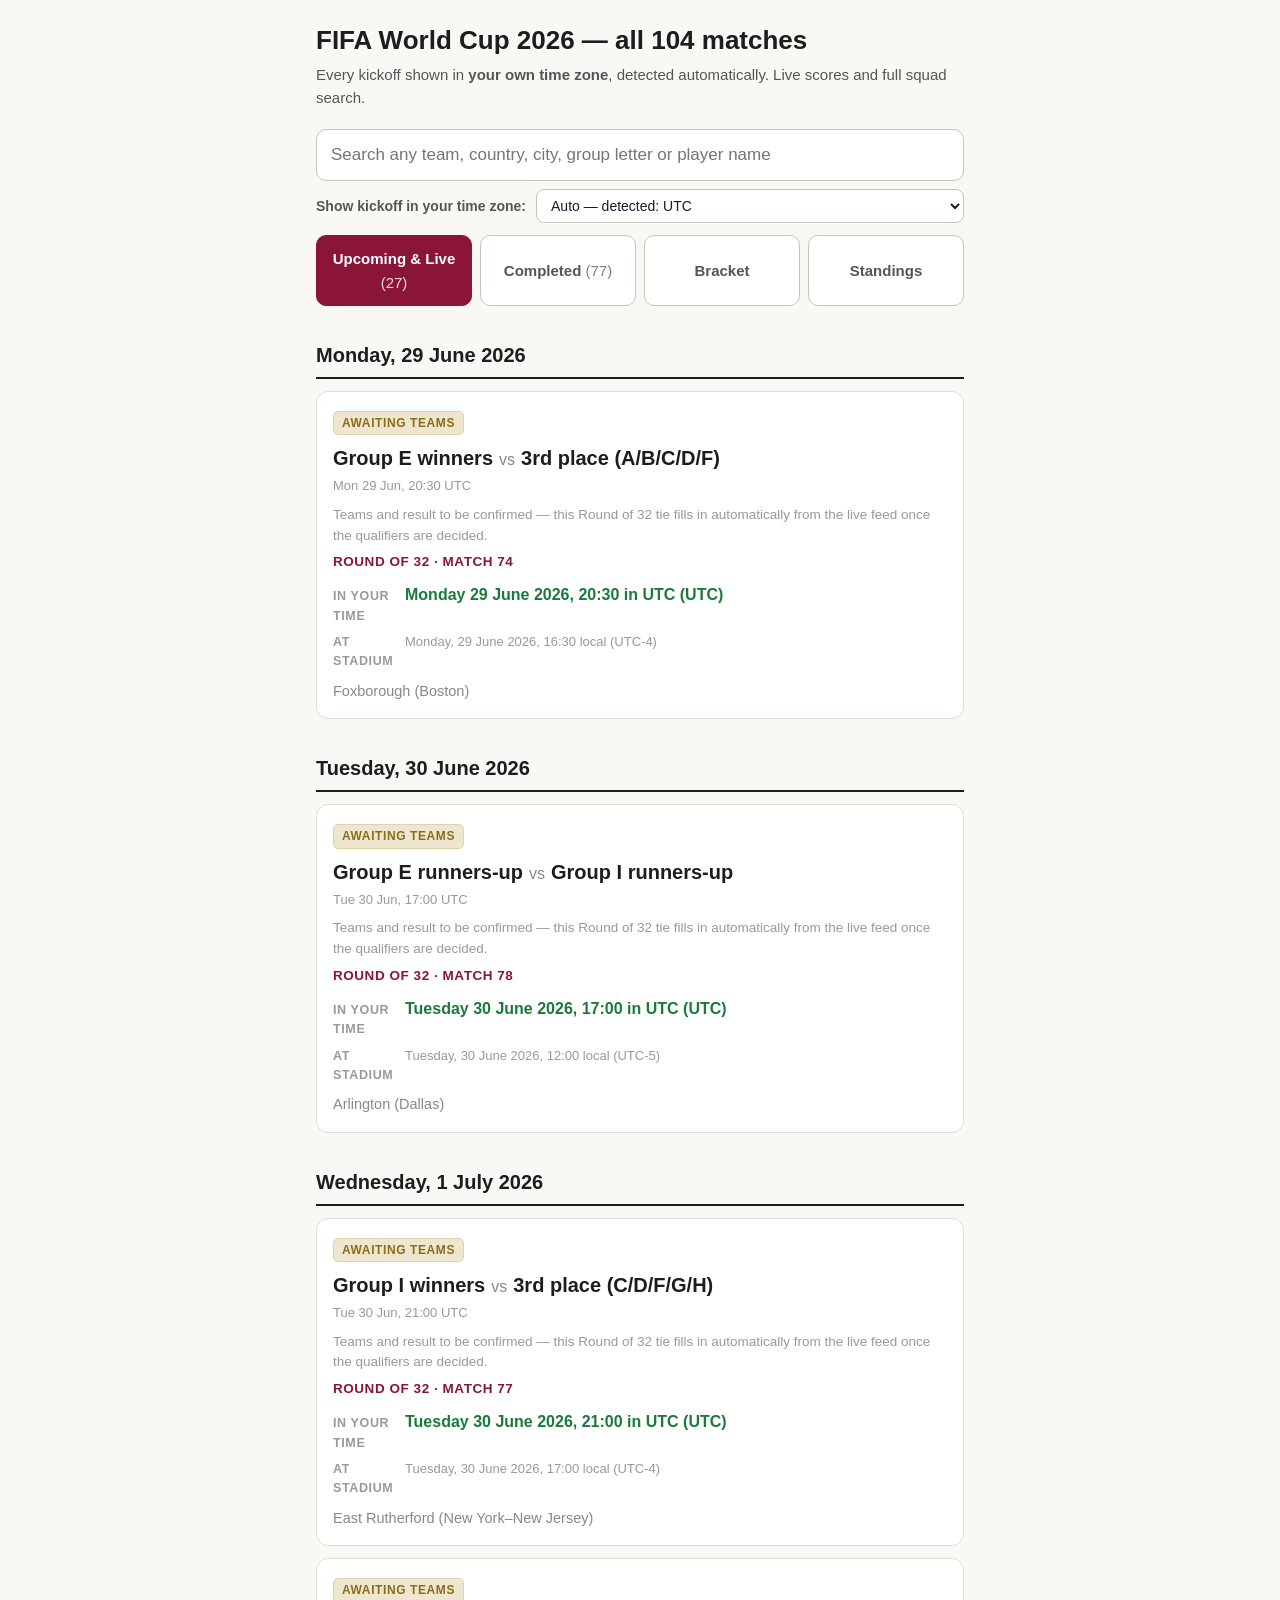
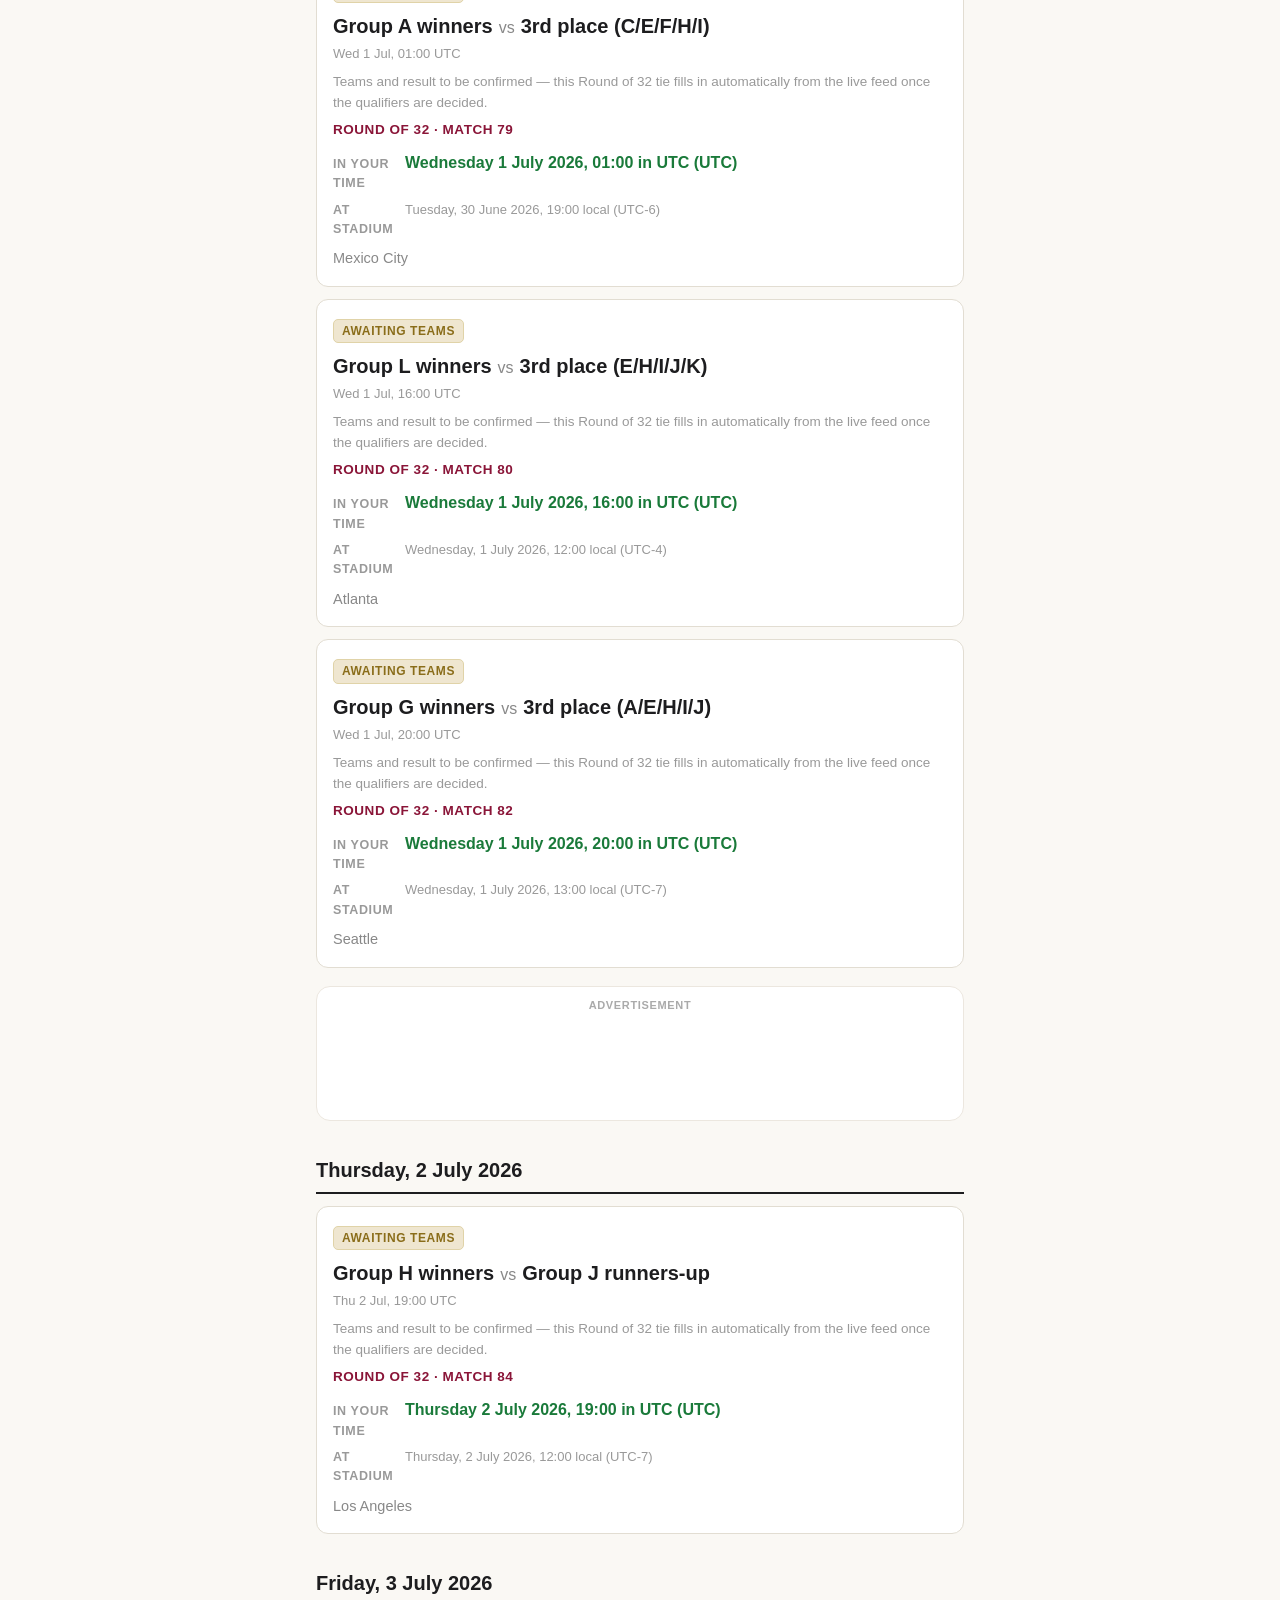
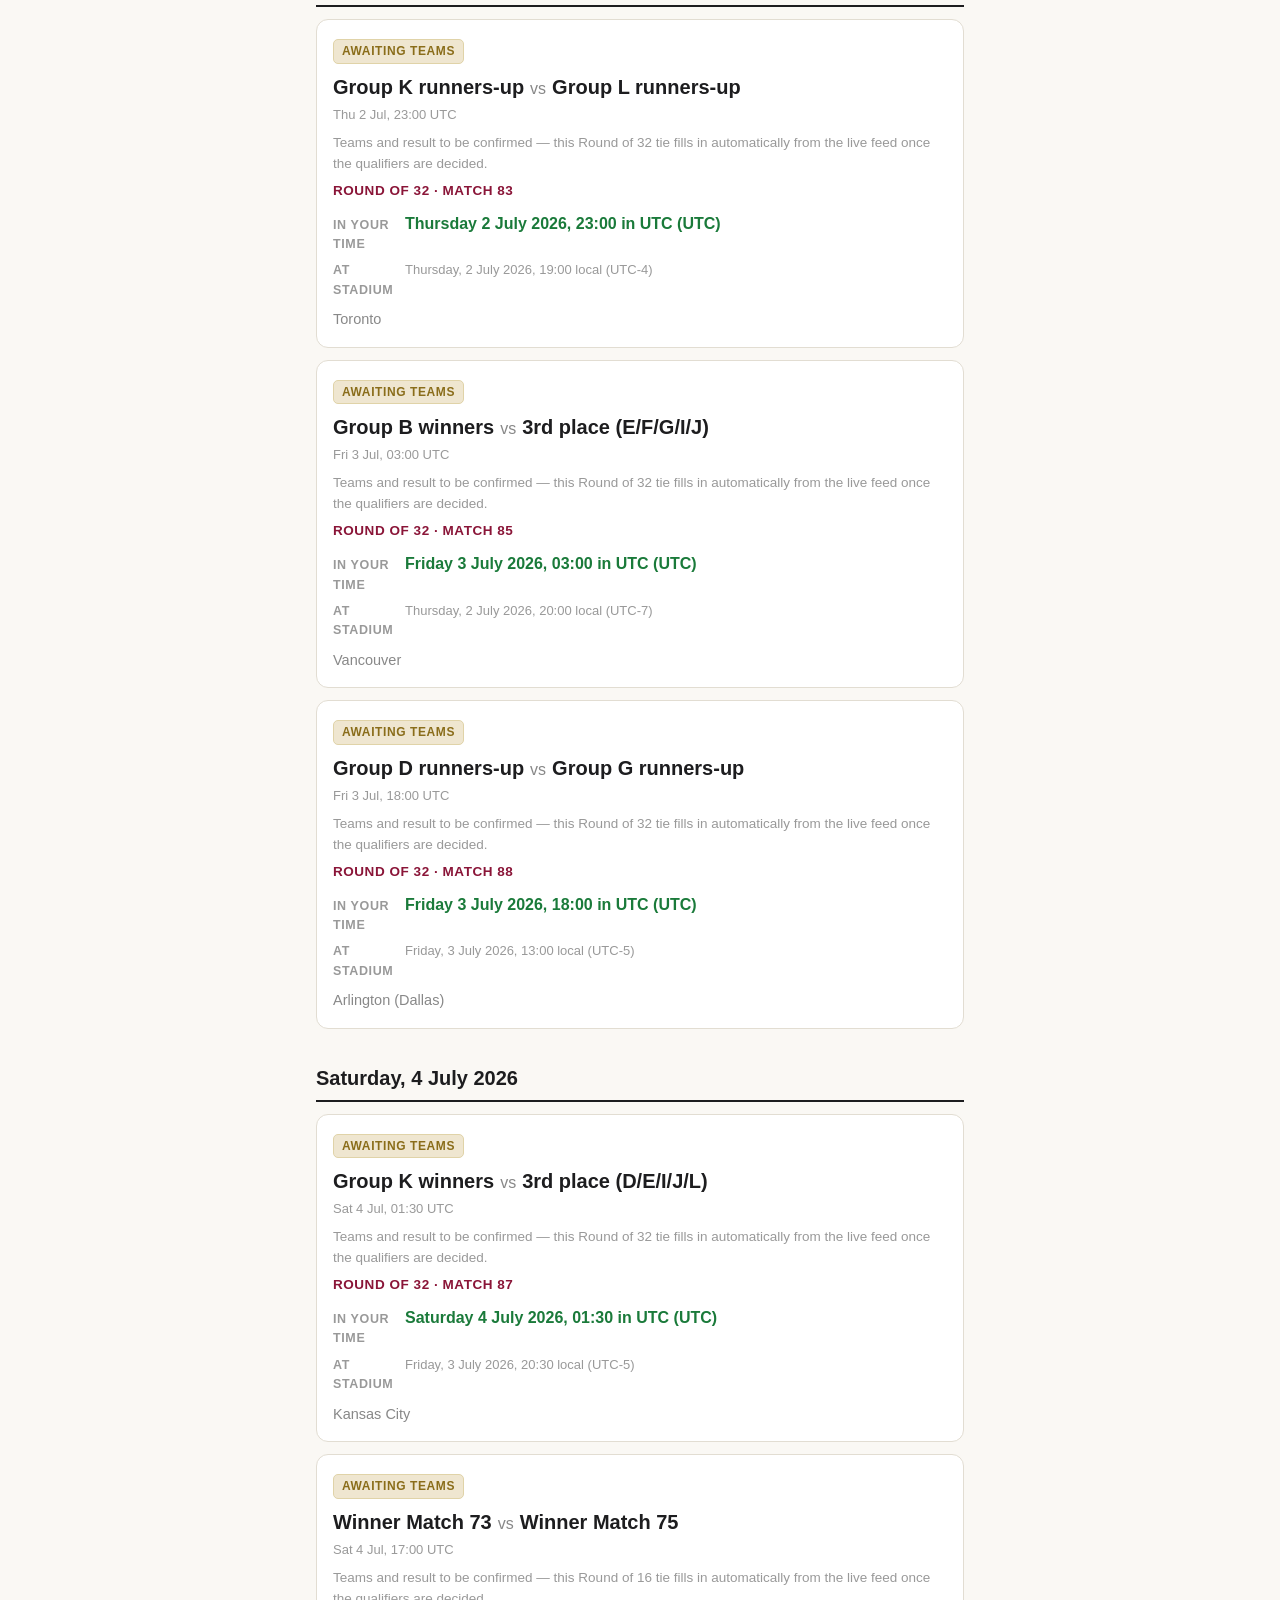
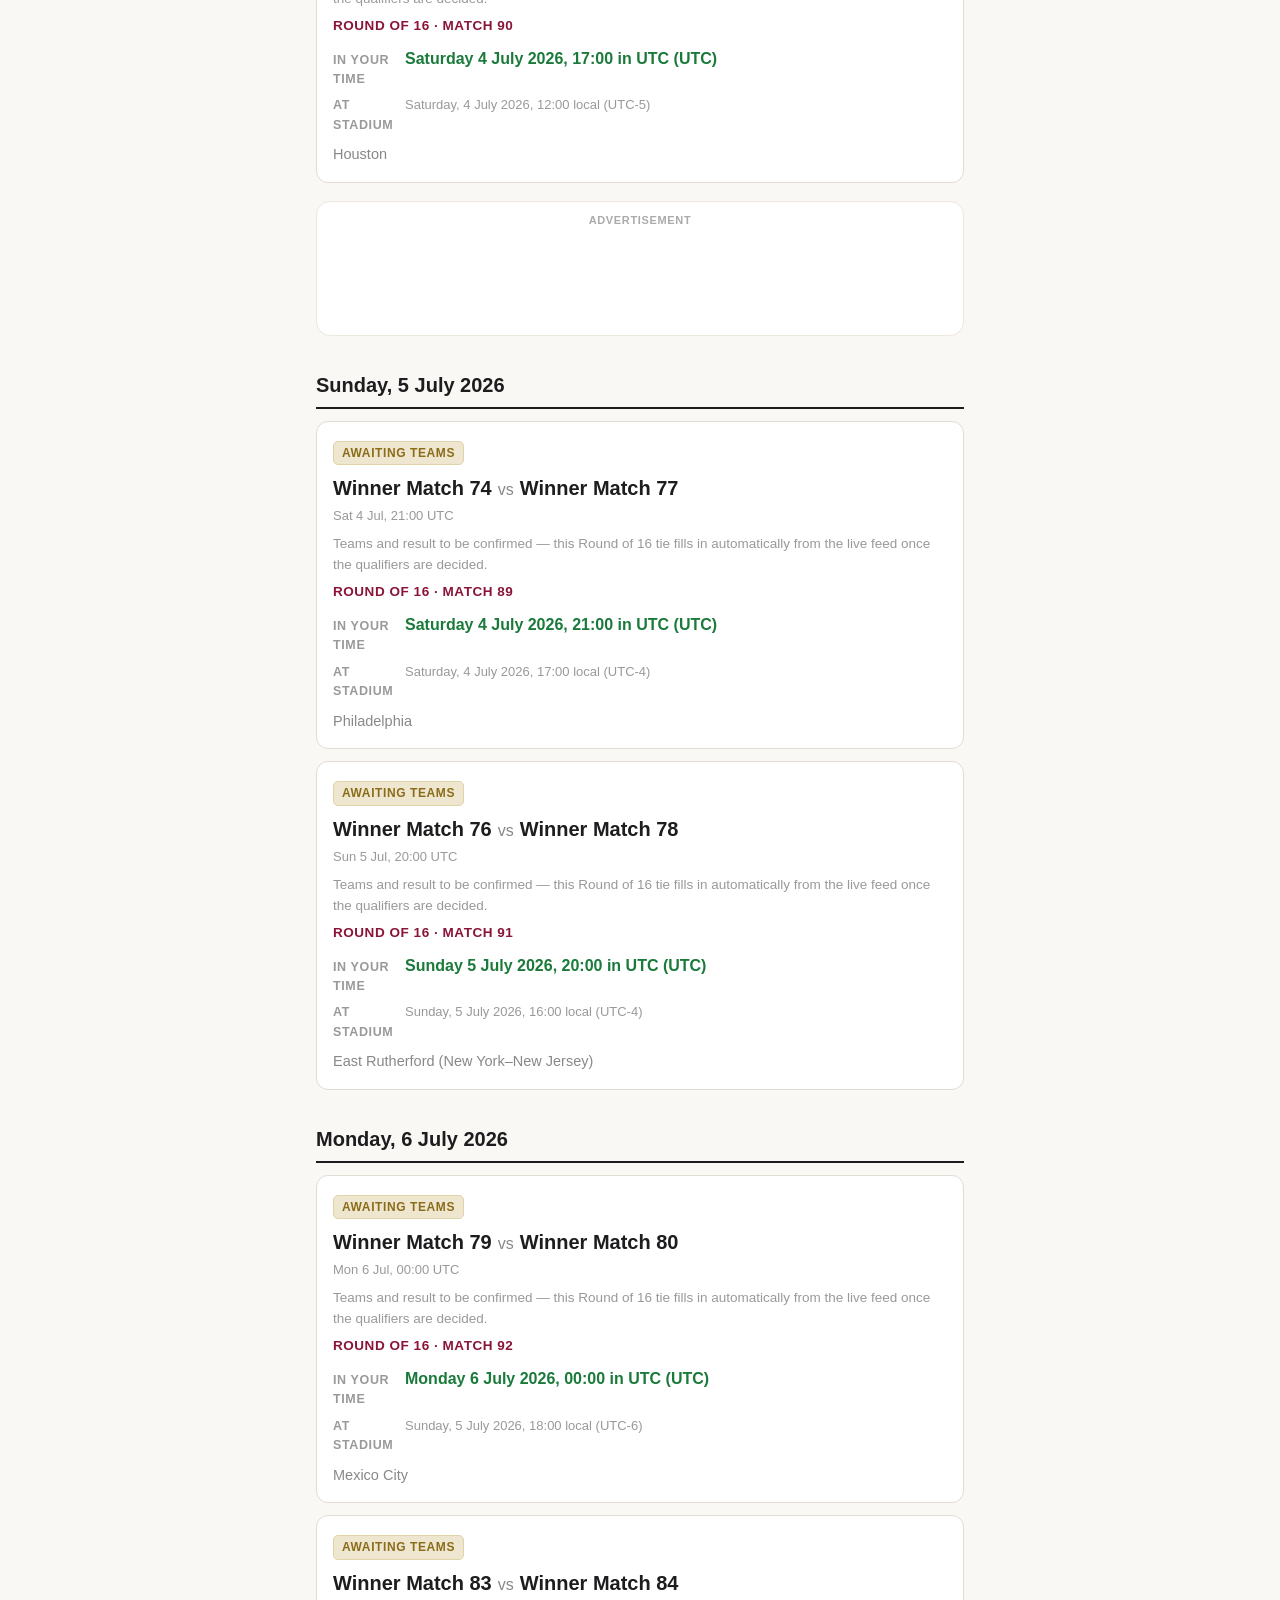
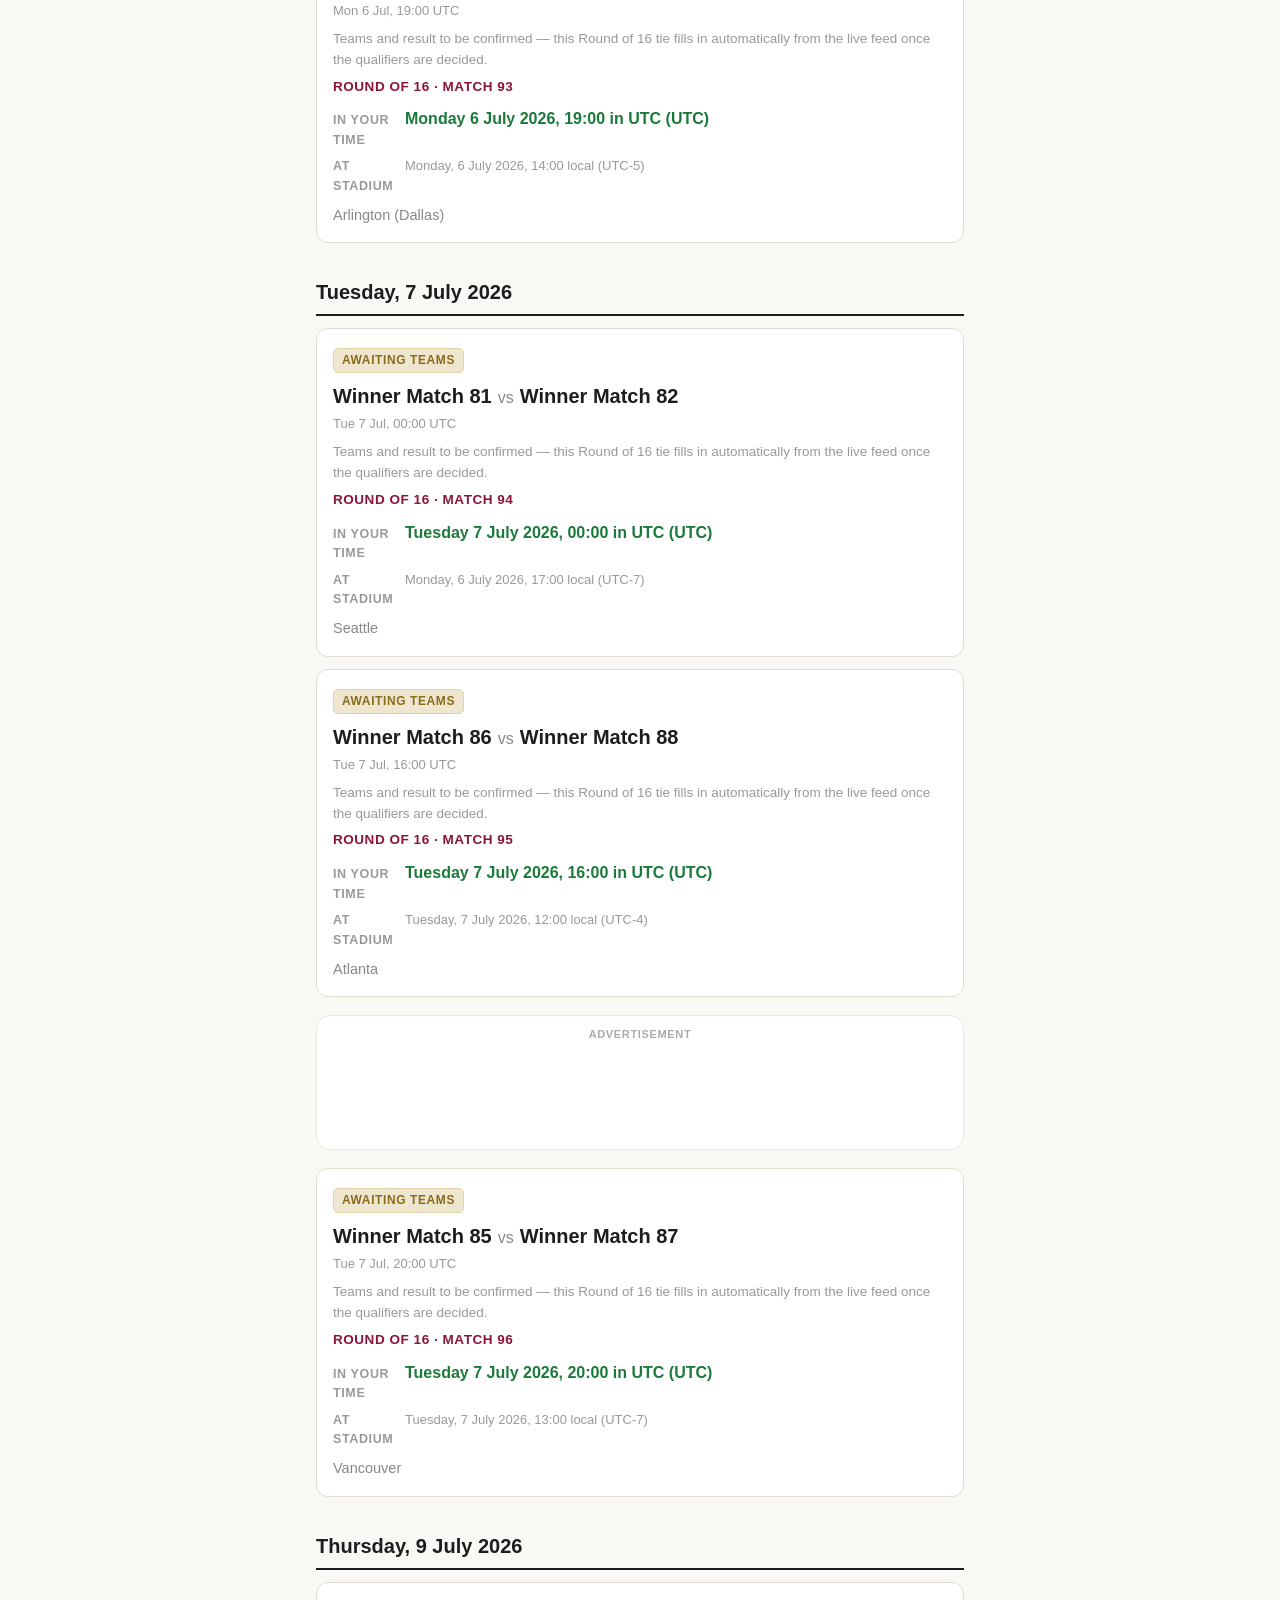
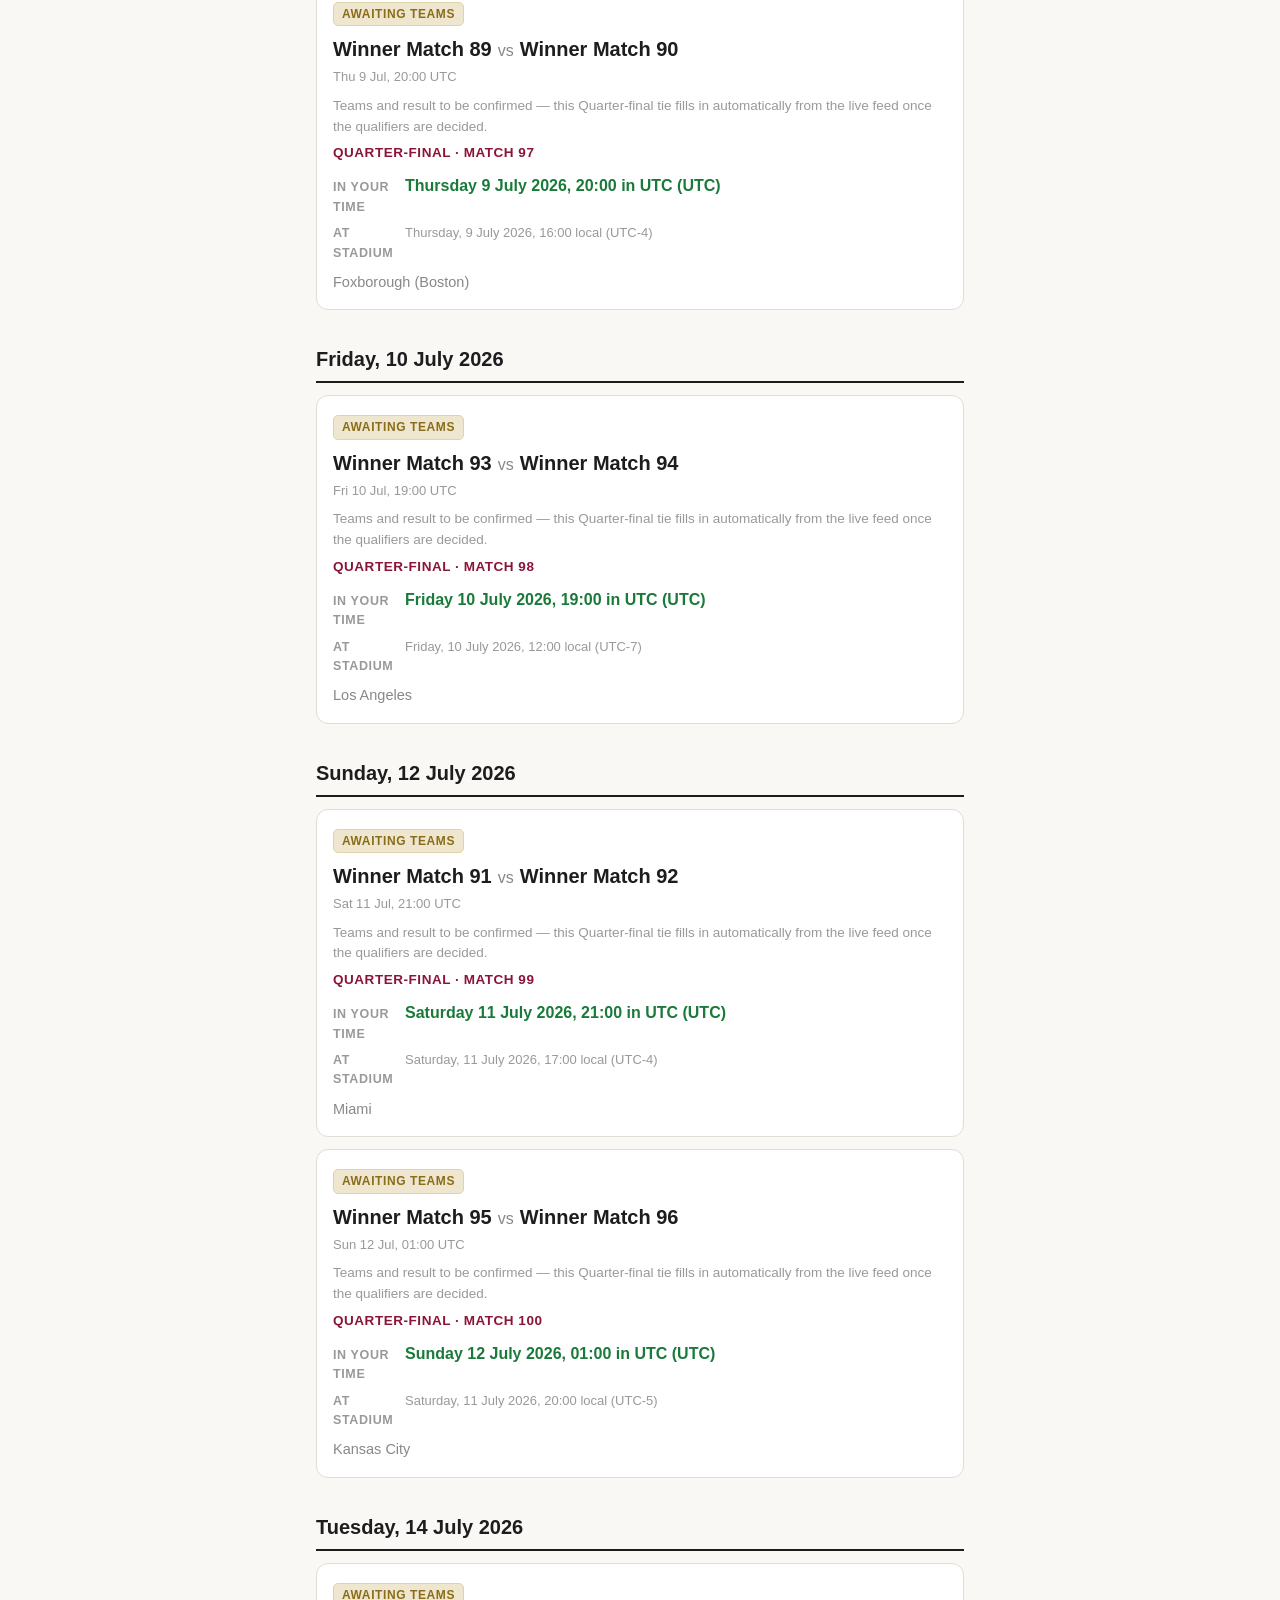
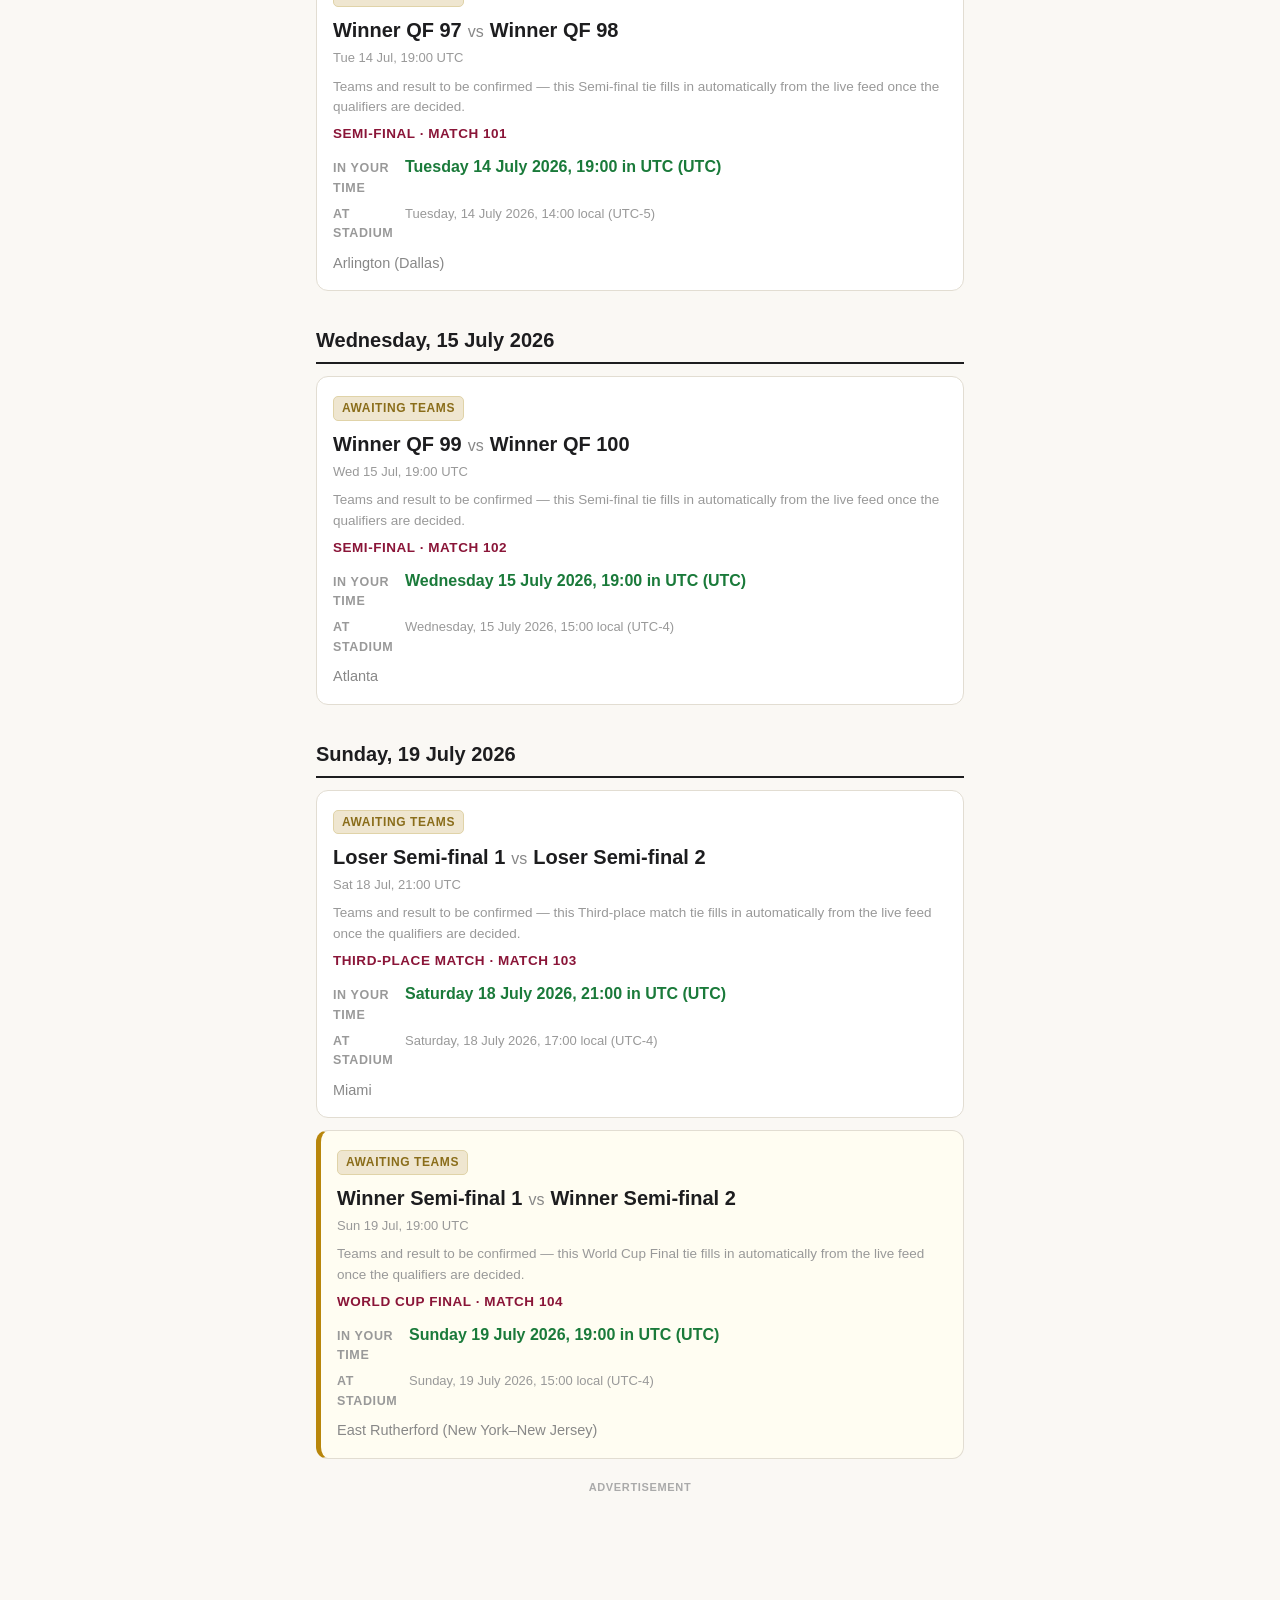
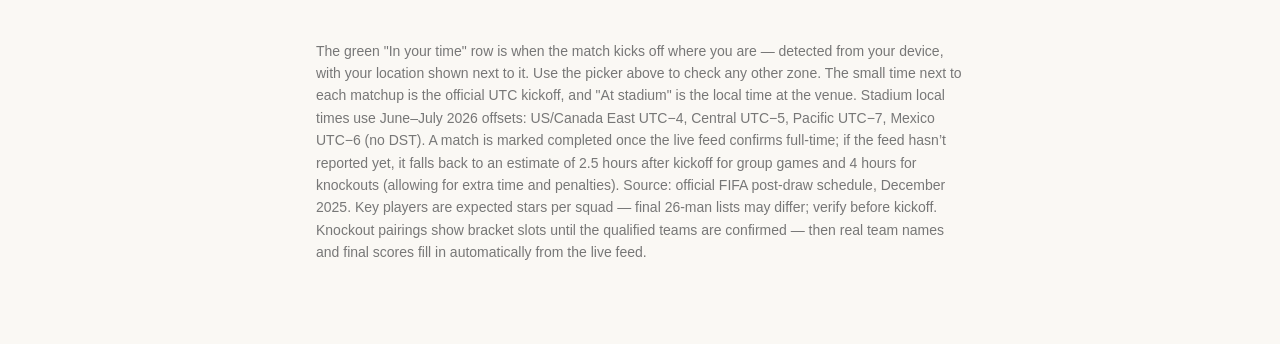
==== commit 1a5f407a: "fifa: restore missing </style> that blanked the whole page The phone-tuning media query added in the" ====
--- a/fifa.html
+++ b/fifa.html
@@ -709,6 +709,7 @@
           padding: 10px 8px;
         }
       }
+    </style>
   </head>
   <body>
     <div class="wrap">
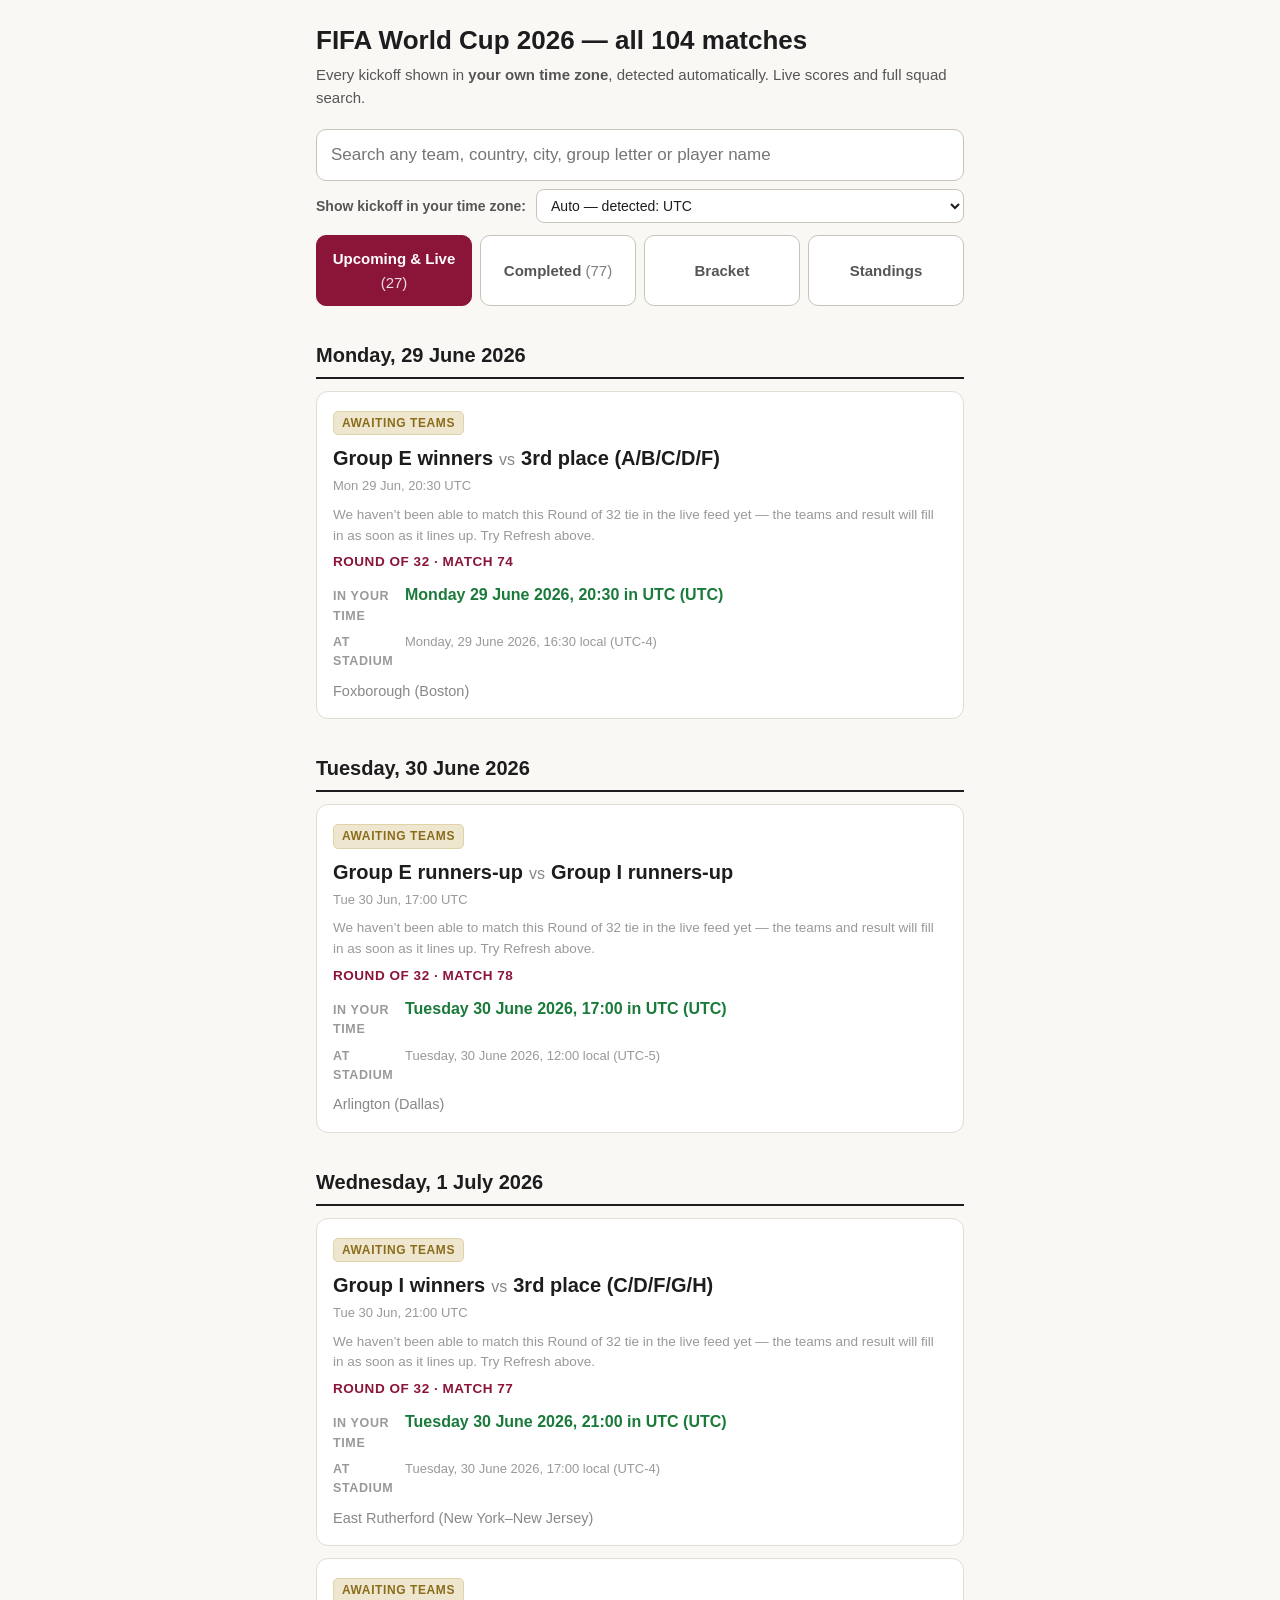
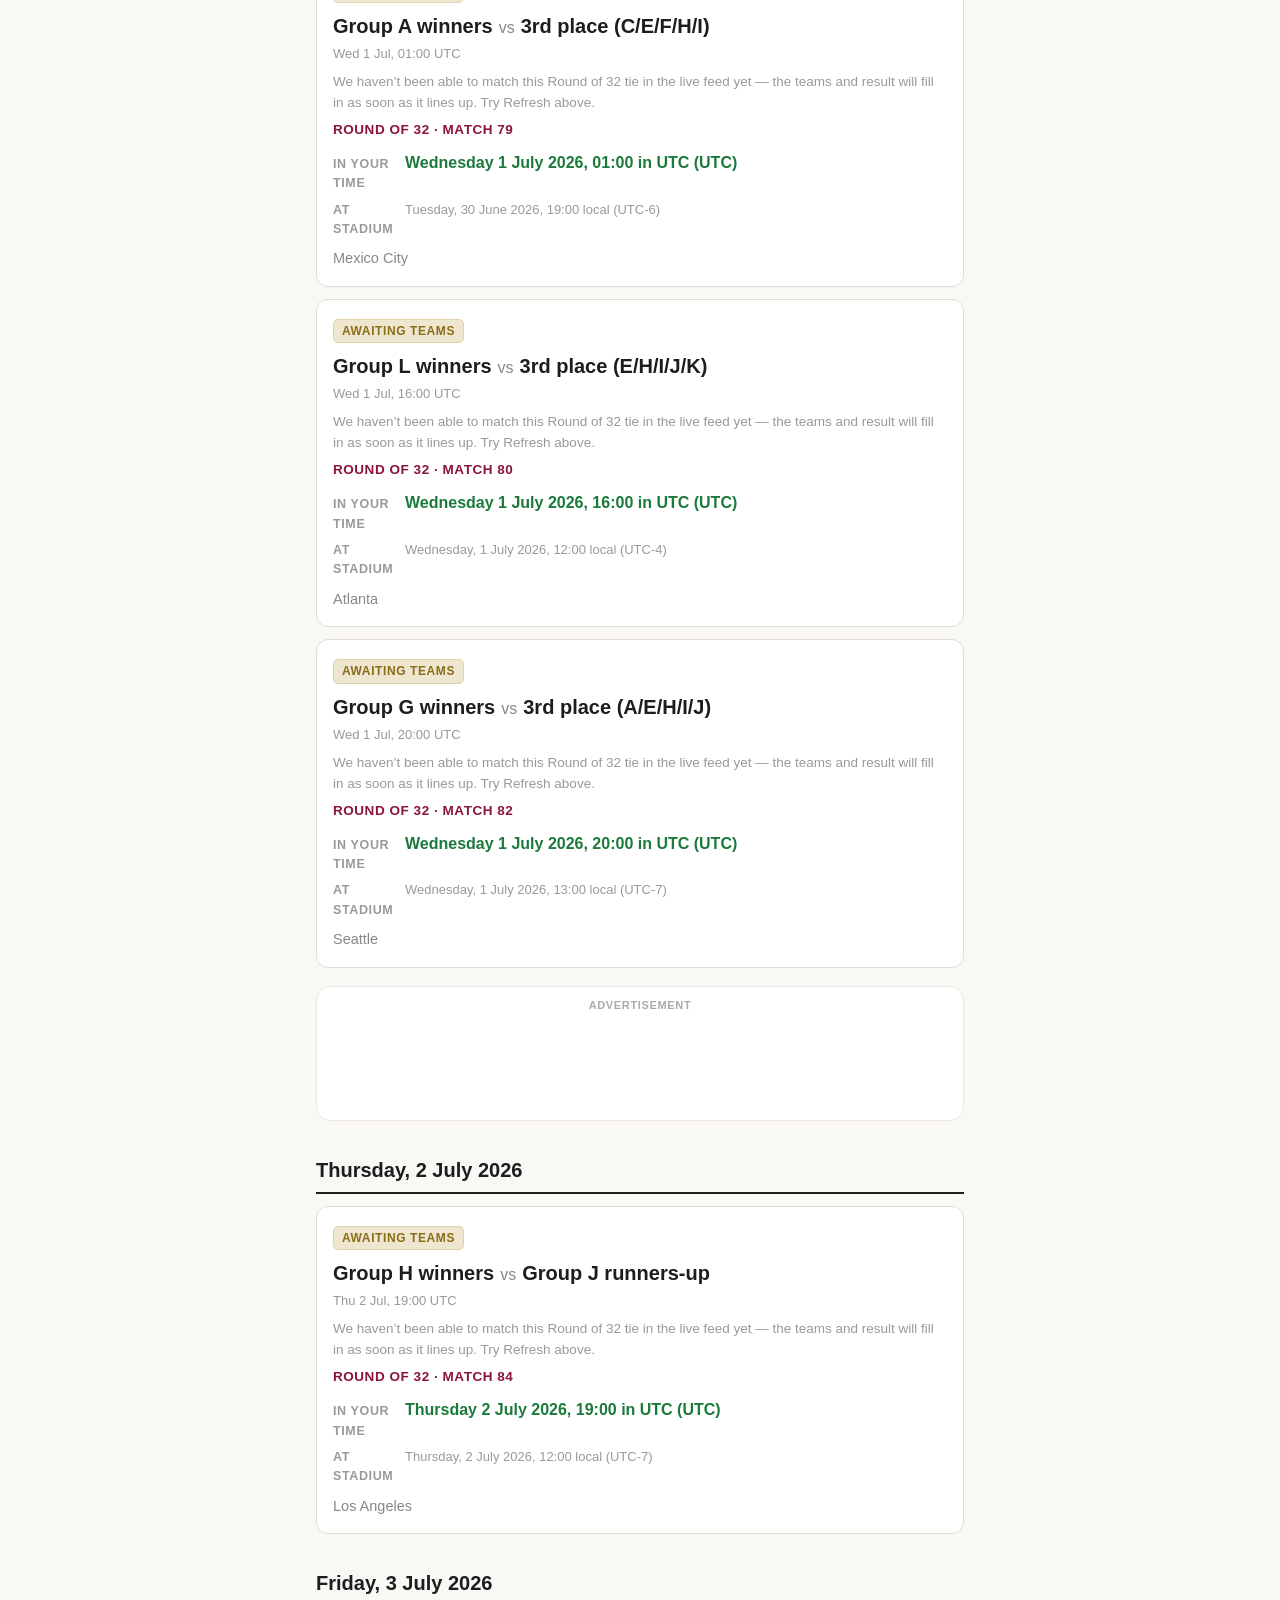
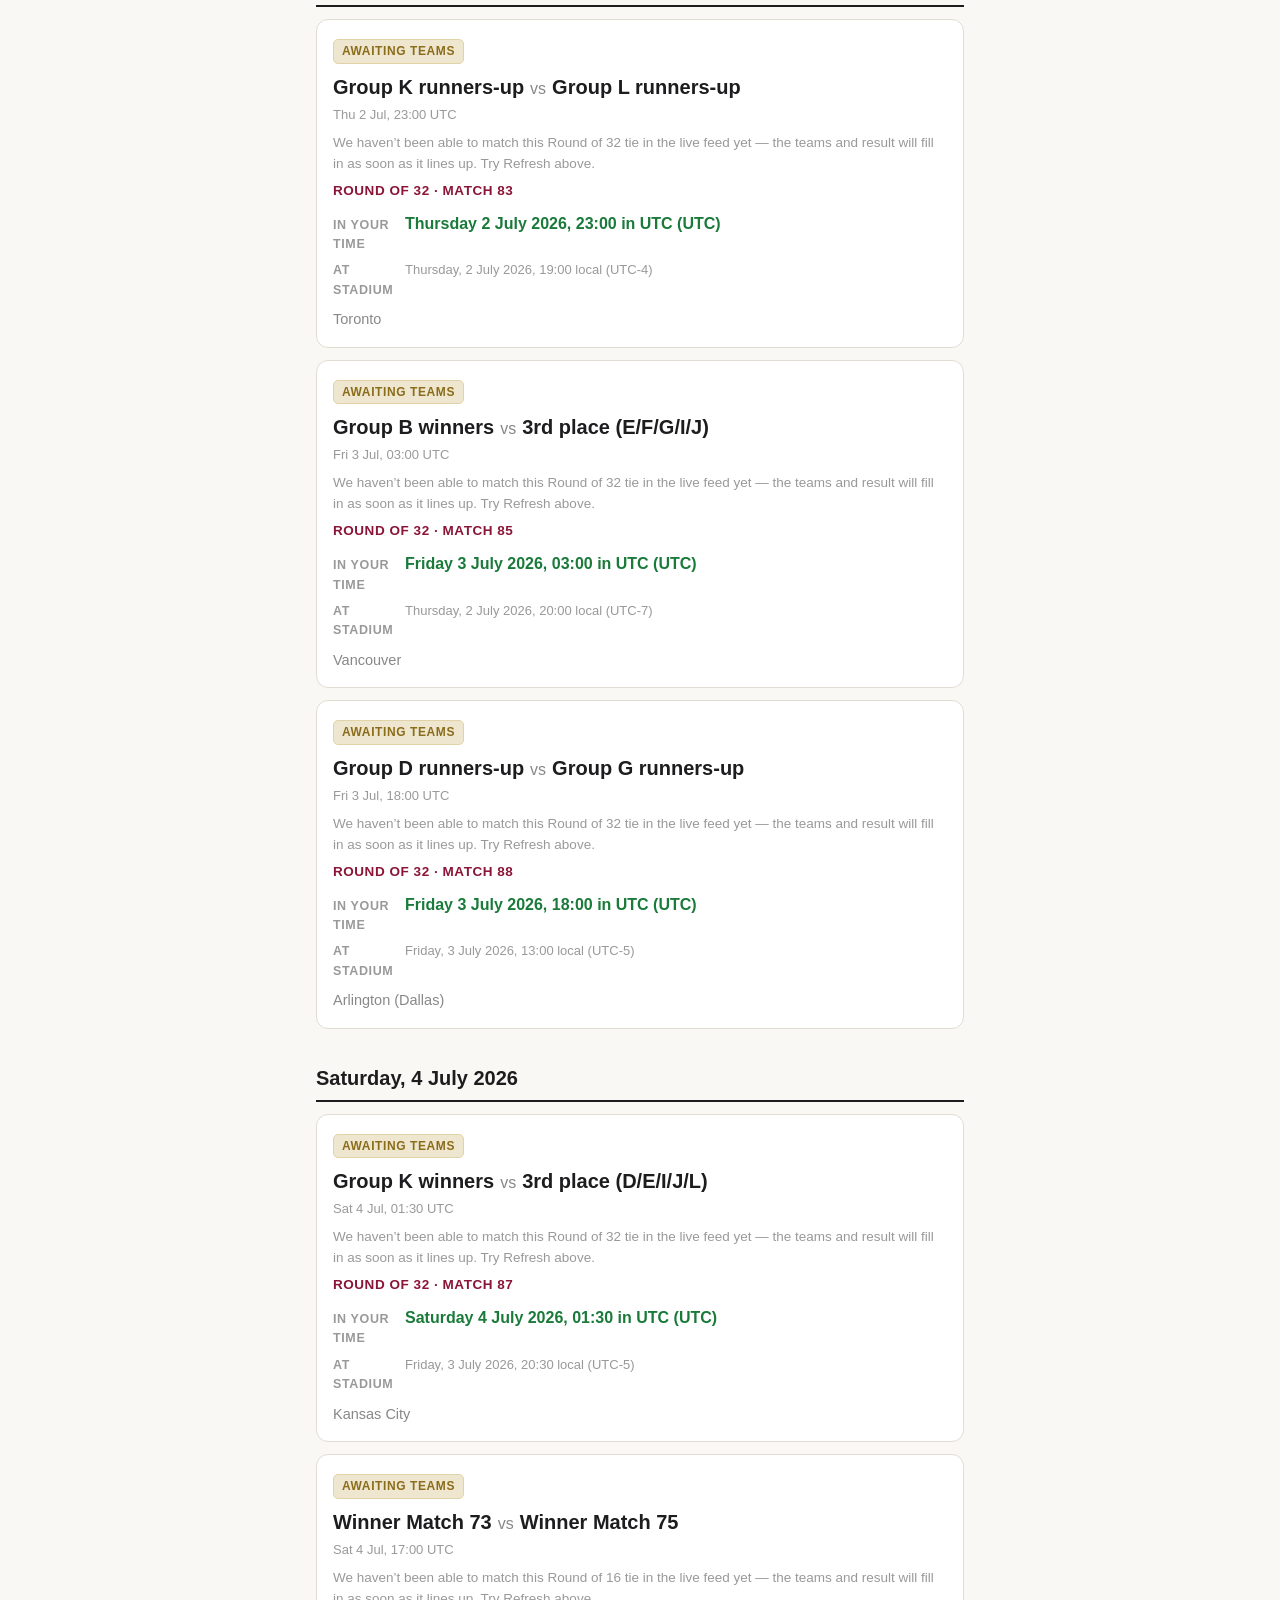
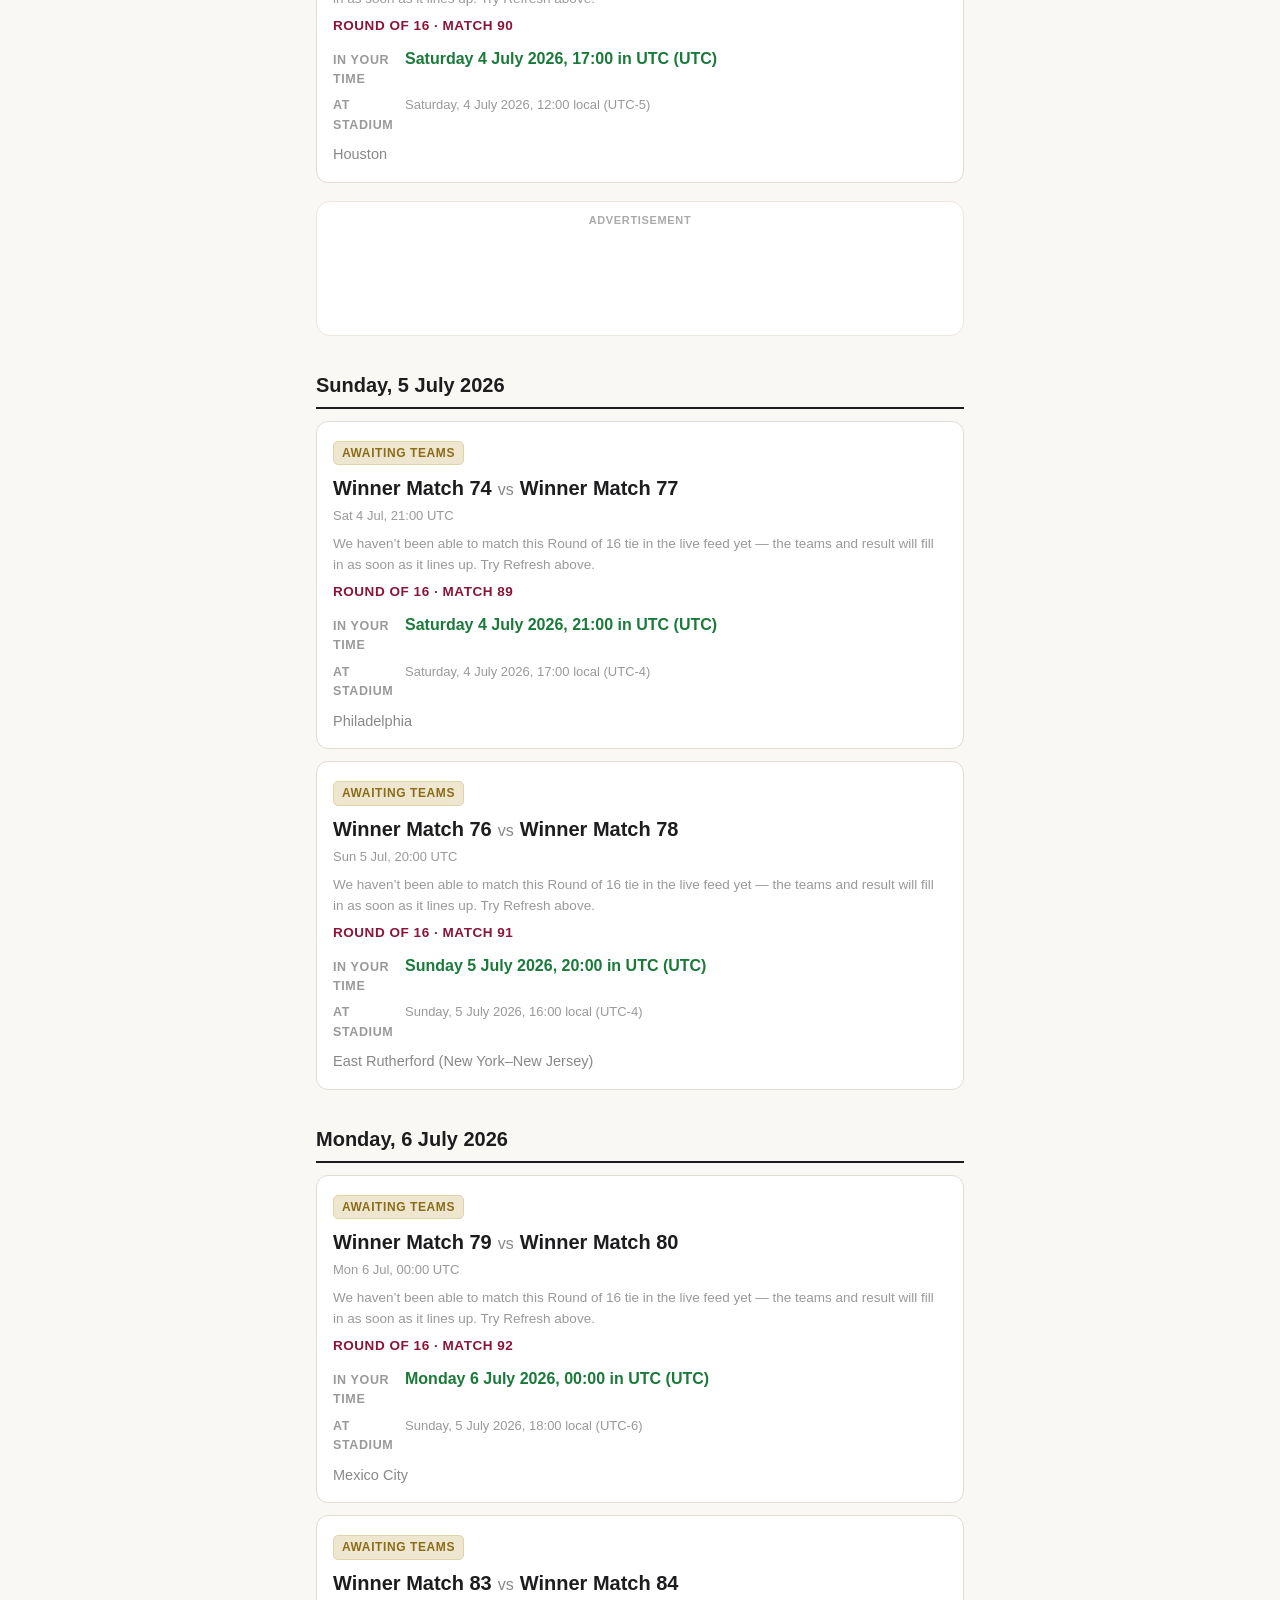
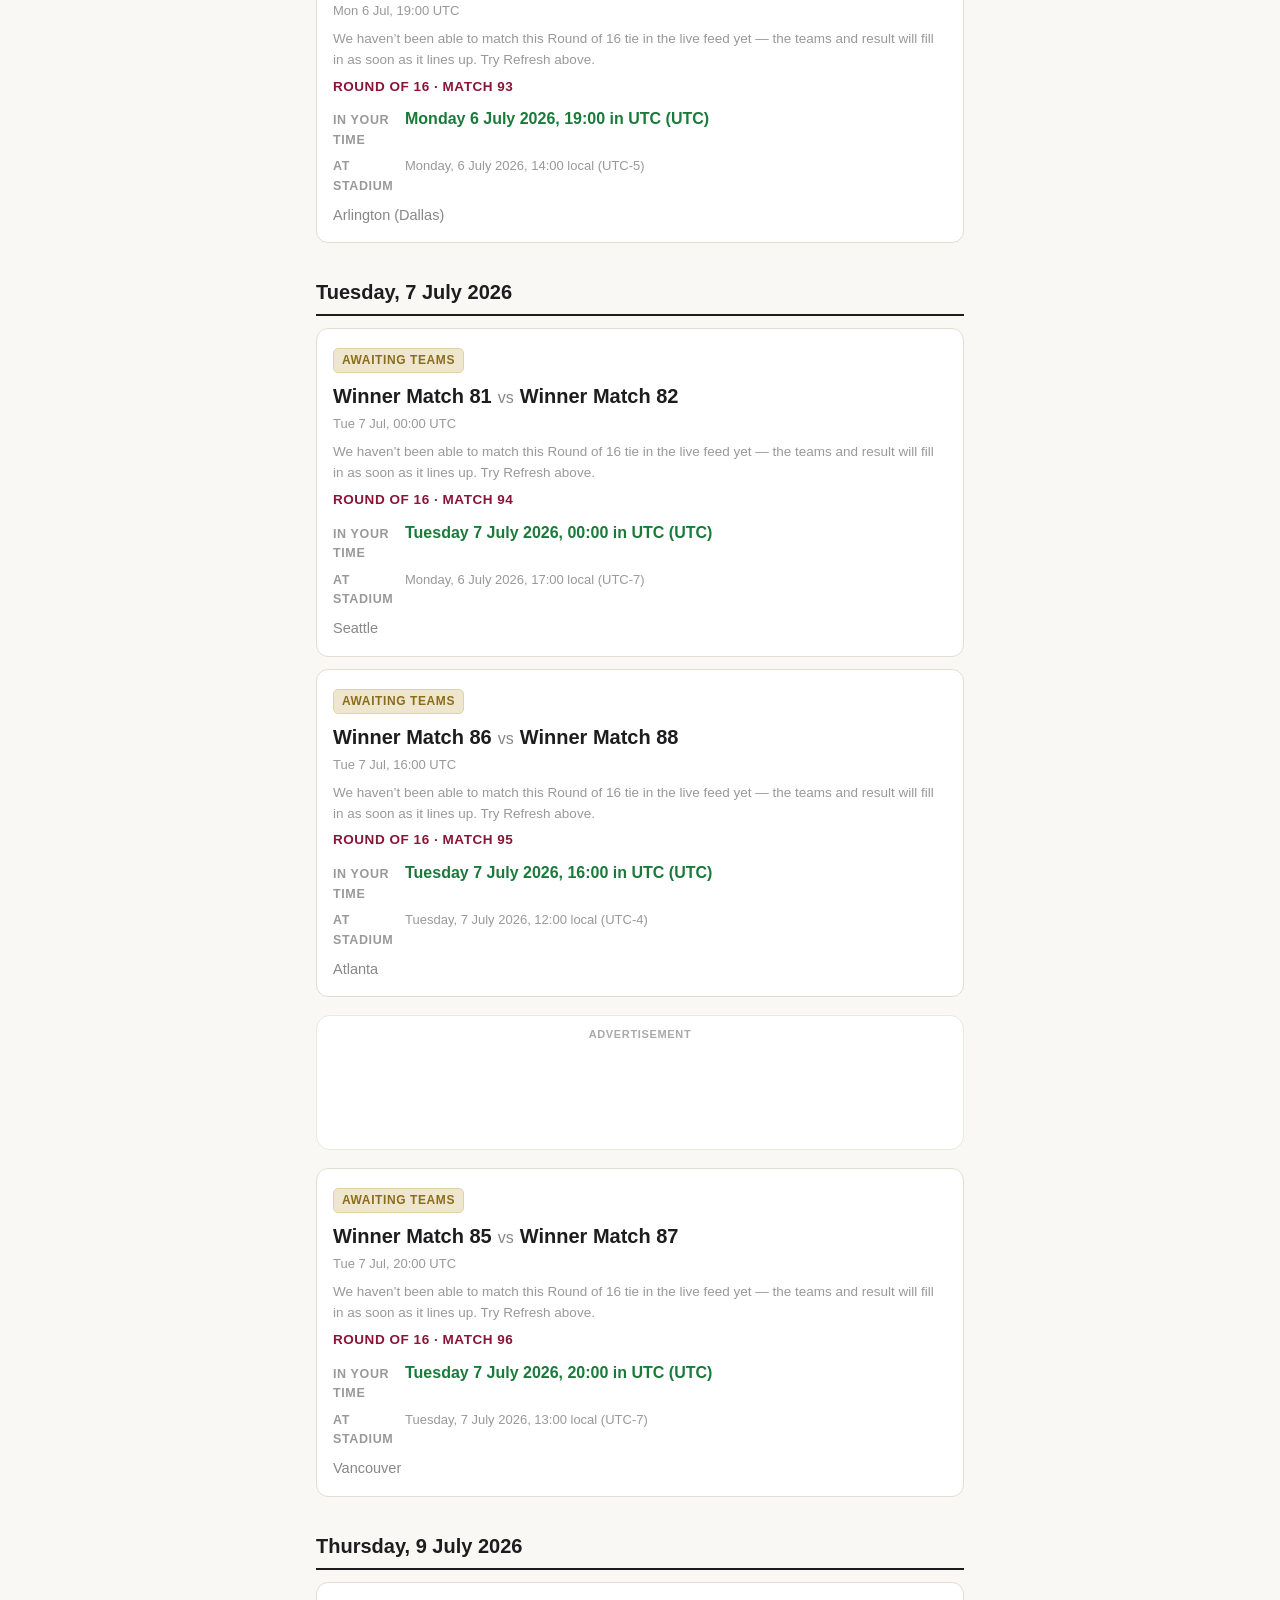
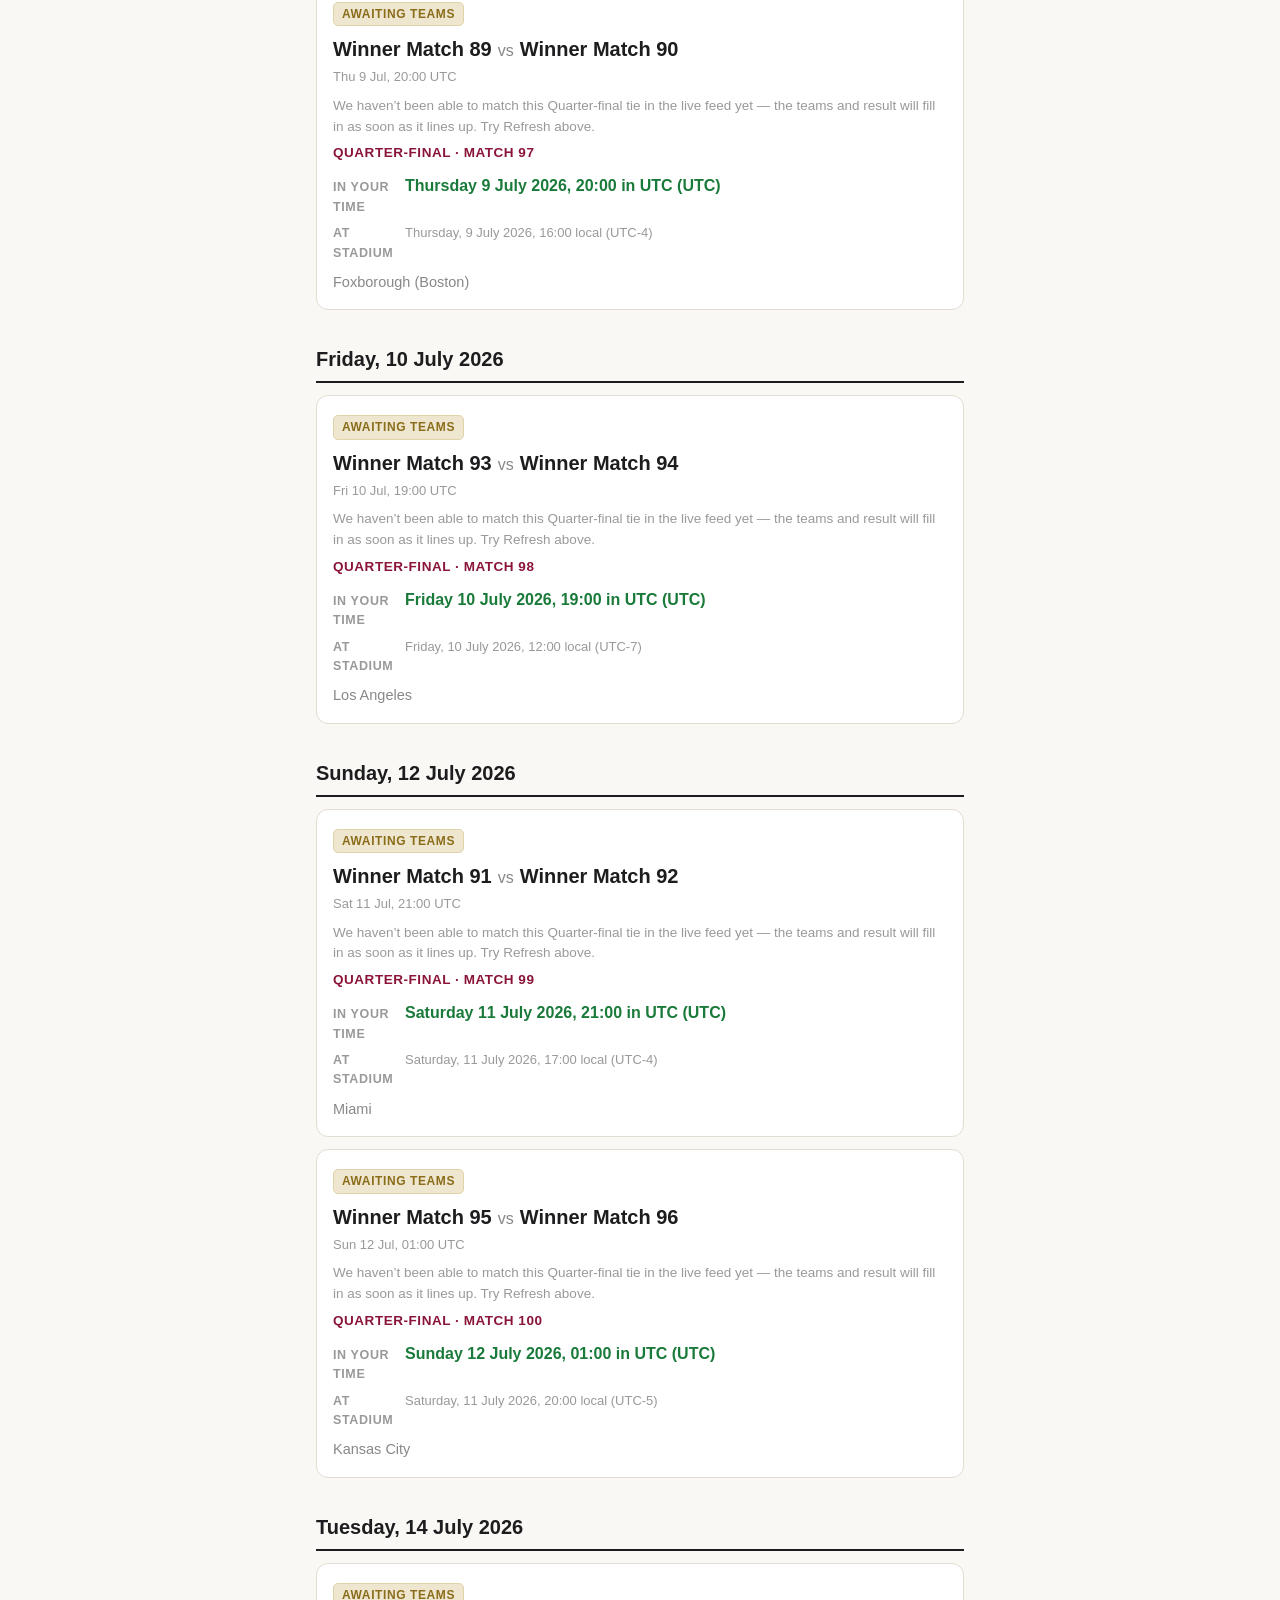
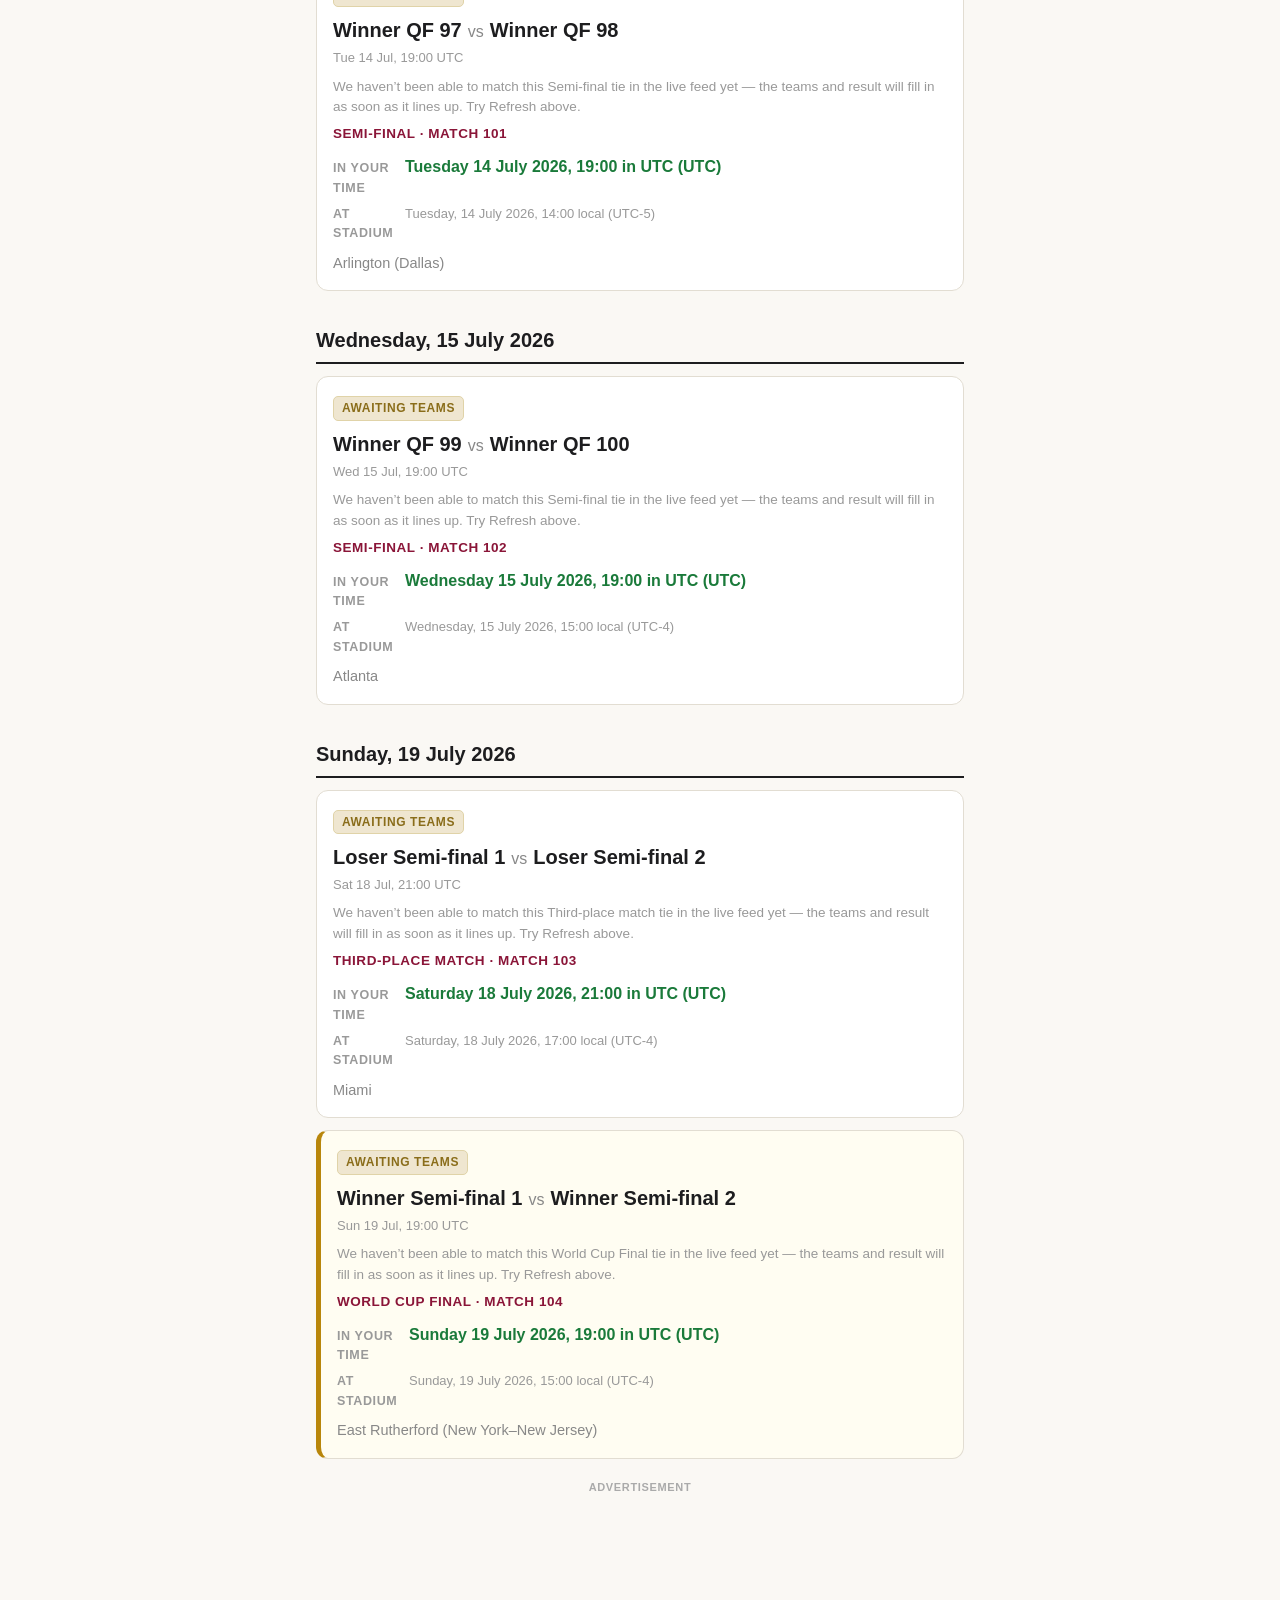
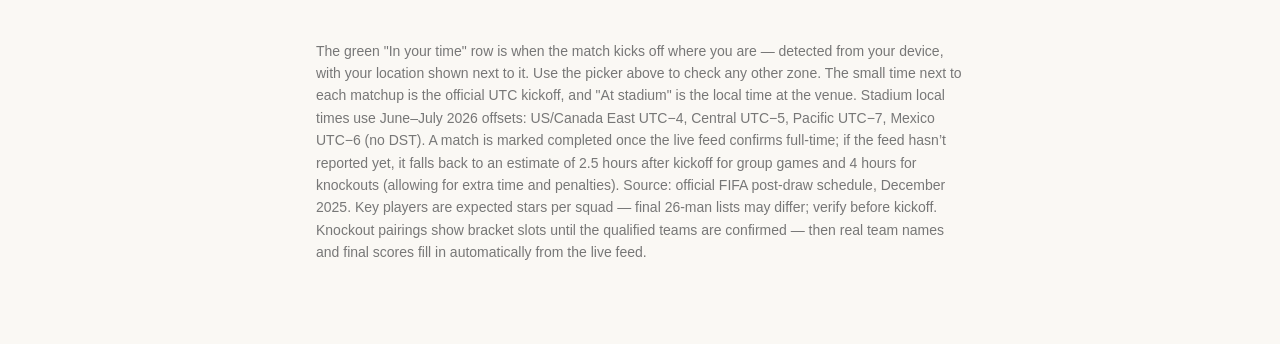
==== commit 2230fece: "fifa: resolve knockout ties by venue + local day when kickoff times drift Match 79 was played ~20 ho" ====
--- a/fifa.html
+++ b/fifa.html
@@ -2209,6 +2209,9 @@
       // Until the qualified teams are confirmed, knockout cards keep showing
       // their bracket slots ("Group A runners-up", "Winner Match 73").
       let KO = {};
+      // Same resolved-knockout records keyed by "venueKey|localDay" — the
+      // location-based fallback koInfo() uses when kickoff timestamps drift.
+      let KO_CITY = {};
       const PLACEHOLDER_RE =
         /winner|runner|loser|3rd place|group [a-l]\b|match \d|tbc|tbd|to be/i;
 
@@ -2242,6 +2245,50 @@
       // when it's unambiguous (exactly one candidate in the window), so we
       // never risk pinning a different tie's teams onto this slot.
       const KO_TS_TOLERANCE_MS = 20 * 60 * 1000;
+      // Map the venue city ESPN reports to our schedule's venue key, so a tie
+      // can be matched by WHERE it's played even when the kickoff time drifted
+      // beyond the timestamp tolerance (our knockout times are from the
+      // post-draw schedule; FIFA finalizes/moves them). ESPN uses the actual
+      // stadium municipality, which differs from our label for a few venues.
+      const ESPN_CITY_TO_VENUE = {
+        "mexico city": "Mexico City",
+        zapopan: "Zapopan",
+        guadalajara: "Zapopan",
+        guadalupe: "Guadalupe",
+        monterrey: "Guadalupe",
+        toronto: "Toronto",
+        vancouver: "Vancouver",
+        seattle: "Seattle",
+        "santa clara": "Santa Clara",
+        "los angeles": "Los Angeles",
+        inglewood: "Los Angeles",
+        "kansas city": "Kansas City",
+        arlington: "Arlington",
+        dallas: "Arlington",
+        houston: "Houston",
+        atlanta: "Atlanta",
+        miami: "Miami",
+        "miami gardens": "Miami",
+        foxborough: "Foxborough",
+        boston: "Foxborough",
+        philadelphia: "Philadelphia",
+        "new jersey": "New Jersey",
+        "east rutherford": "New Jersey",
+        "new york": "New Jersey",
+      };
+      function venueKeyFromCity(city) {
+        const c = (city || "").trim().toLowerCase();
+        return ESPN_CITY_TO_VENUE[c] || null;
+      }
+      // A stadium hosts at most one World Cup match per LOCAL day, so
+      // venue + stadium-local date is a unique key that survives any
+      // kickoff-time change. Local day = UTC instant shifted by the venue's
+      // fixed June–July offset.
+      function venueLocalDay(ts, venueKey) {
+        const off = OFF[venueKey];
+        if (off == null) return null;
+        return new Date(ts + off * 3600 * 1000).toISOString().slice(0, 10);
+      }
       function koInfo(m) {
         const target = kickoffUTC(m).getTime();
         if (KO[target]) return KO[target];
@@ -2258,7 +2305,16 @@
             }
           }
         }
-        return candidates === 1 ? best : null;
+        if (candidates === 1) return best;
+        if (candidates > 1) return null;
+        // Timestamp missed entirely — resolve by venue + stadium-local day.
+        // KO_CITY holds exactly one record per (venue, local day) or "x" when
+        // the feed reported two (never expected; treated as unresolvable so we
+        // can't pin the wrong tie onto this slot).
+        const day = venueLocalDay(target, m.v);
+        if (!day) return null;
+        const rec = KO_CITY[m.v + "|" + day];
+        return rec && rec !== "x" ? rec : null;
       }
       // Display teams for a match: real names once a knockout tie is resolved,
       // bracket slots otherwise.
@@ -2331,12 +2387,19 @@
         let scoreLine = "";
         if (pendingKO) {
           // Use the actual round name ("Round of 32", "Quarter-final", …) so
-          // the copy isn't wrong on later rounds.
+          // the copy isn't wrong on later rounds. If kickoff is long past, the
+          // qualifiers were clearly decided — the honest message is that we
+          // haven't matched this tie in the feed yet.
           const roundName = esc(m.s.split(" · ")[0]);
-          scoreLine =
-            '<div class="scorenote muted">Teams and result to be confirmed — this ' +
-            roundName +
-            " tie fills in automatically from the live feed once the qualifiers are decided.</div>";
+          const longPast =
+            new Date().getTime() - kickoffUTC(m).getTime() > 6 * 3600 * 1000;
+          scoreLine = longPast
+            ? '<div class="scorenote muted">We haven’t been able to match this ' +
+              roundName +
+              " tie in the live feed yet — the teams and result will fill in as soon as it lines up. Try Refresh above.</div>"
+            : '<div class="scorenote muted">Teams and result to be confirmed — this ' +
+              roundName +
+              " tie fills in automatically from the live feed once the qualifiers are decided.</div>";
         }
         if (st === "done") {
           // Knockout: koInfo() already keys ko.a/ko.b to t.a/t.b, so its sa/sb
@@ -3405,6 +3468,7 @@
         const map = {},
           mapTs = {},
           ko = {},
+          koCity = {},
           state = {},
           stateTs = {},
           meta = {},
@@ -3450,17 +3514,30 @@
             !PLACEHOLDER_RE.test(f.home) &&
             !PLACEHOLDER_RE.test(f.away)
           ) {
-            ko[f.ts] = {
+            const rec = {
               a: displayName(f.home),
               b: displayName(f.away),
               sa: finalScore ? f.sa : null,
               sb: finalScore ? f.sb : null,
             };
+            ko[f.ts] = rec;
+            // Location key for the kickoff-drift fallback: one record per
+            // (venue, stadium-local day); two records → "x" (unresolvable),
+            // so a drifted timestamp can never pull in the wrong tie.
+            const vk = venueKeyFromCity(f.city);
+            if (vk) {
+              const day = venueLocalDay(f.ts, vk);
+              if (day) {
+                const ck = vk + "|" + day;
+                koCity[ck] = koCity[ck] ? "x" : rec;
+              }
+            }
           }
         }
         SCORES = map;
         SCORES_TS = mapTs;
         KO = ko;
+        KO_CITY = koCity;
         STATE = state;
         STATE_TS = stateTs;
         META = meta;
@@ -3486,7 +3563,8 @@
             shA = null,
             shB = null,
             detail = "",
-            attendance = null;
+            attendance = null,
+            city = null;
           try {
             const goals = espnGoals(comp, t.home, t.away);
             scA = goals.scA;
@@ -3496,6 +3574,10 @@
             detail = espnDetail(ev);
             const att = comp && comp.attendance;
             attendance = typeof att === "number" && att > 0 ? att : null;
+            const venue = comp && comp.venue;
+            city =
+              (venue && venue.address && venue.address.city) ||
+              null;
           } catch (e) {
             /* keep core fields; drop the flourishes */
           }
@@ -3512,6 +3594,7 @@
             shB: shB,
             detail: detail,
             attendance: attendance,
+            city: city,
           };
         });
       }
